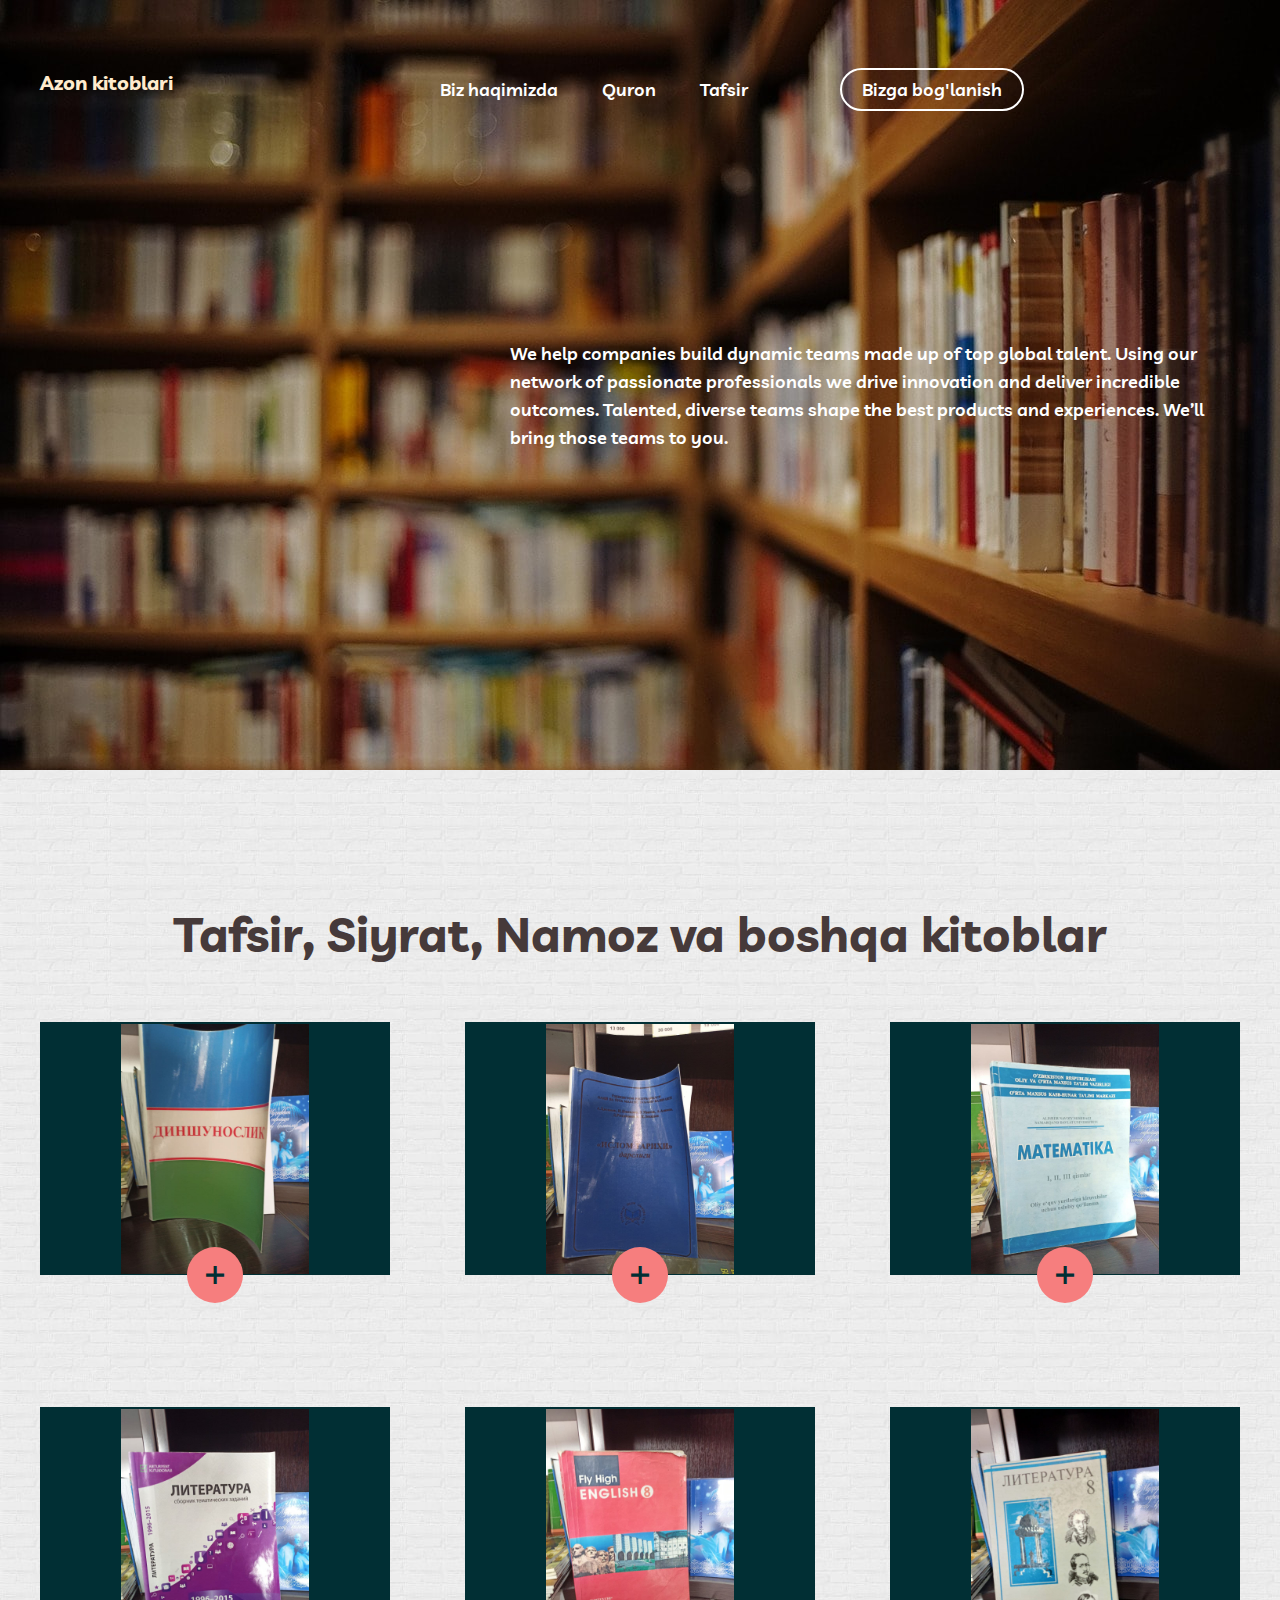
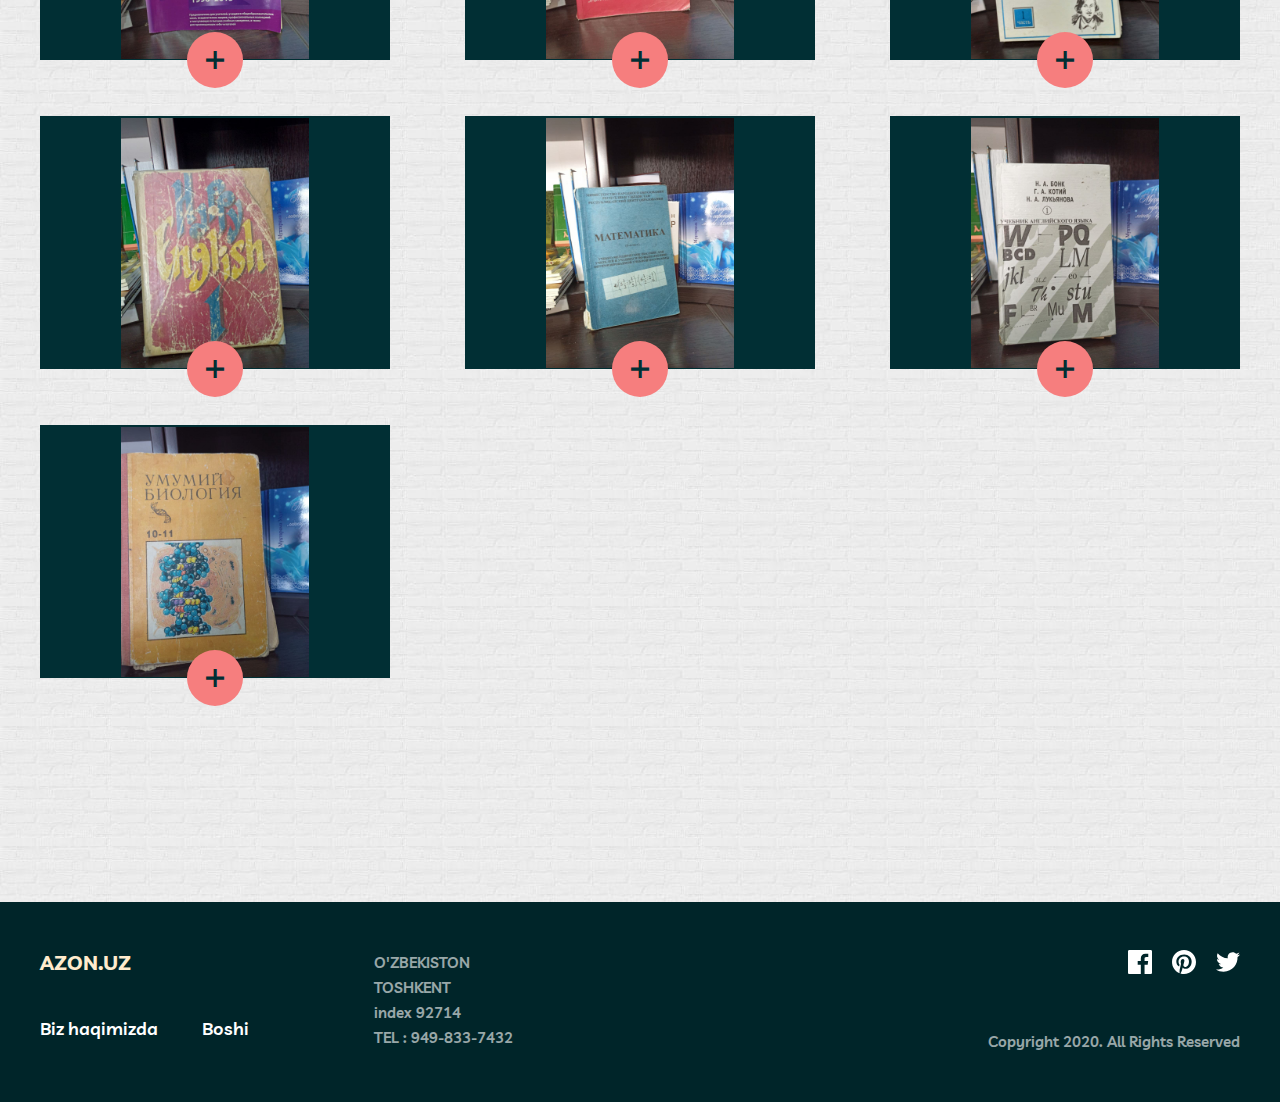
==== index1.html @ df11ba71 "f9" ====
<!DOCTYPE html>
<html lang="en">
<head>
    <meta charset="UTF-8">
    <meta name="viewport" content="width=device-width, initial-scale=1.0">
    <link rel="stylesheet" href="./styles/main.css">
    <link rel="stylesheet" href="./fonts/stylesheet.css">
    <title>Darsliklar</title>
</head>
<body>

    <section class="section1 section2_1">

        <header class="header container" id="header_before">

            <div class="header__burger" id="icon__burger">
                <span class="header__burger__span span1" id="burger__span1"></span>
                <span class="header__burger__span span2" id="burger__span2"></span>
                <span class="header__burger__span span3" id="burger__span3"></span>
            </div>

            <div class="header__left">
                <a href="#" class="header__left__logo logo-link">
                    Azon kitoblari
                    <!-- <img src="./images/logo.svg" class="logo" alt="logo"> -->
                </a>
            </div>

            
            <div class="header__right" id="modal">

                <div class="header__right__links" id="link-left">
                    <a href="#" class="header__right__links__link1 header__right__links__link" id="link1">Biz haqimizda</a>
                    <a href="./index.html" class="header__right__links__link2 header__right__links__link" id="link2">Quron</a>
                    <a href="./index4.html" class="header__right__links__link2 header__right__links__link" id="link2">Tafsir</a>
                </div>

                <div class="header__right__links2">
                    <a href="#" class="header__right__links2__link">Bizga bog'lanish</a>
                </div>
            </div>

        </header>

        <div class="section2_1__inner container">
            <h1 class="section2_1__inner__item"></h1>
            <p class="section2_1__inner__text">
                We help companies build dynamic teams made up of top global talent. Using our network of passionate professionals we drive innovation and deliver incredible outcomes. Talented, diverse teams shape the best products and experiences. We’ll bring those teams to you.
            </p>
        </div>

    </section>

    <section class="section2_2">

        <h1 class="section2_2__item">Tafsir, Siyrat, Namoz va boshqa kitoblar </h1>

        <div class="section2_2__row container">

            <div class="section2_2__row__blocks">

                <div class="section2_2__row__blocks__block">
    
                    <div class="section2_2__row__blocks__block__left">
                        <a href="#" class="section2_2__row__blocks__block__left__link1">
                            <img  src="./images/darsliklar/dinshunoslik1.jpg" alt="">
                            <!-- <img src="./images/Oval1.png" alt="Oval1" class="section2_2__row__blocks__block__left__link1__img"> -->
                        </a>
                        <!-- <a href="#" class="section2_2__row__blocks__block__left__link2">Nikita Marks</a> -->
                        <!-- <a href="#" class="section2_2__row__blocks__block__left__link3">Founder & CEO</a> -->
                    </div>
    
                    <div class="section2_2__row__blocks__block__right" id="blocks" data-item-order="0">
                        <img src="./images/darsliklar/dinshunoslik.jpg" alt="">

                        <!-- <a href="#" class="section2_2__row__blocks__block__right__link1">
                            Nikita Marks
                        </a>
                        <p class="section2_2__row__blocks__block__right__text">
                            “Empowered teams create truly amazing products. Set the north star and let them follow it.”
                        </p>
                        
                        <div class="section2_2__row__blocks__block__right__link2">
                                <svg href="#" class="section2_2__row__blocks__block__right__link2__link1" width="24" height="20" viewBox="0 0 24 20" xmlns="http://www.w3.org/2000/svg">
                                    <path class="section2_2__row__blocks__block__right__link2__link1__img" id="Path" d="M24 2.55699C23.117 2.94899 22.168 3.21299 21.172 3.33199C22.189 2.72299 22.97 1.75799 23.337 0.607986C22.386 1.17199 21.332 1.58199 20.21 1.80299C19.313 0.845986 18.032 0.247986 16.616 0.247986C13.437 0.247986 11.101 3.21399 11.819 6.29299C7.728 6.08799 4.1 4.12799 1.671 1.14899C0.381 3.36199 1.002 6.25699 3.194 7.72299C2.388 7.69699 1.628 7.47599 0.965 7.10699C0.911 9.38799 2.546 11.522 4.914 11.997C4.221 12.185 3.462 12.229 2.69 12.081C3.316 14.037 5.134 15.46 7.29 15.5C5.22 17.123 2.612 17.848 0 17.54C2.179 18.937 4.768 19.752 7.548 19.752C16.69 19.752 21.855 12.031 21.543 5.10599C22.505 4.41099 23.34 3.54399 24 2.55699Z"/>
                                </svg>

                                <svg href="#" width="20" height="20" viewBox="0 0 20 20" class="section2_2__row__blocks__block__right__link2__link2" xmlns="http://www.w3.org/2000/svg">
                                    <g class="section2_2__row__blocks__block__right__link2__link2__g">
                                        <path id="Shape" class="section2_2__row__blocks__block__right__link2__link2__g__img" fill-rule="evenodd" clip-rule="evenodd" d="M2 0H18C19.1 0 20 0.9 20 2V18C20 19.1 19.1 20 18 20H2C0.9 20 0 19.1 0 18V2C0 0.9 0.9 0 2 0ZM6 17V8H3V17H6ZM4.5 6.3C3.5 6.3 2.7 5.5 2.7 4.5C2.7 3.5 3.5 2.7 4.5 2.7C5.5 2.7 6.3 3.5 6.3 4.5C6.3 5.5 5.5 6.3 4.5 6.3ZM14 17H17V11.3C17 9.4 15.4 7.8 13.5 7.8C12.6 7.8 11.5 8.4 11 9.2V8H8V17H11V11.7C11 10.9 11.7 10.2 12.5 10.2C13.3 10.2 14 10.9 14 11.7V17Z"/>
                                    </g>
                                 </svg>
                        </div> -->

                    </div>
    
                </div>
    
                <a href="javascript: void(0)" class="section2_2__row__blocks__link-plus" id="plus" data-button-order="0">
                    <span class="section2_2__row__blocks__link-plus__img1" id="spanPlus1">|</span>
                    <span class="section2_2__row__blocks__link-plus__img2" id="spanPlus2">|</span>
                </a>
    
            </div>


            <div class="section2_2__row__blocks">

                <div class="section2_2__row__blocks__block">
    
                    <div class="section2_2__row__blocks__block__left">
                        <a href="#" class="section2_2__row__blocks__block__left__link1">
                            <img src="./images/darsliklar/islomTarihi2.jpg" alt="">
                            <!-- <img src="./images/Oval2.png" alt="Oval2" class="section2_2__row__blocks__block__left__link1__img"> -->
                        </a>
                        <!-- <a href="#" class="section2_2__row__blocks__block__left__link2">Cristian Duncan</a>
                        <a href="#" class="section2_2__row__blocks__block__left__link3">Co-founder & COO</a> -->
                    </div>
    
                    <div class="section2_2__row__blocks__block__right" id="blocks" data-item-order="1">
                        <img src="./images/darsliklar/islomTarihi2.1.jpg" alt="">

                        <!-- <a href="#" class="section2_2__row__blocks__block__right__link1">
                            Cristian Duncan
                        </a>
                        <p class="section2_2__row__blocks__block__right__text">
                            “Empowered teams create truly amazing products. Set the north star and let them follow it.”
                        </p>
                        
                        <div class="section2_2__row__blocks__block__right__link2">
                                <svg href="#" class="section2_2__row__blocks__block__right__link2__link1" width="24" height="20" viewBox="0 0 24 20" xmlns="http://www.w3.org/2000/svg">
                                    <path class="section2_2__row__blocks__block__right__link2__link1__img" id="Path" d="M24 2.55699C23.117 2.94899 22.168 3.21299 21.172 3.33199C22.189 2.72299 22.97 1.75799 23.337 0.607986C22.386 1.17199 21.332 1.58199 20.21 1.80299C19.313 0.845986 18.032 0.247986 16.616 0.247986C13.437 0.247986 11.101 3.21399 11.819 6.29299C7.728 6.08799 4.1 4.12799 1.671 1.14899C0.381 3.36199 1.002 6.25699 3.194 7.72299C2.388 7.69699 1.628 7.47599 0.965 7.10699C0.911 9.38799 2.546 11.522 4.914 11.997C4.221 12.185 3.462 12.229 2.69 12.081C3.316 14.037 5.134 15.46 7.29 15.5C5.22 17.123 2.612 17.848 0 17.54C2.179 18.937 4.768 19.752 7.548 19.752C16.69 19.752 21.855 12.031 21.543 5.10599C22.505 4.41099 23.34 3.54399 24 2.55699Z"/>
                                </svg>

                                <svg href="#" width="20" height="20" viewBox="0 0 20 20" class="section2_2__row__blocks__block__right__link2__link2" xmlns="http://www.w3.org/2000/svg">
                                    <g class="section2_2__row__blocks__block__right__link2__link2__g">
                                        <path id="Shape" class="section2_2__row__blocks__block__right__link2__link2__g__img" fill-rule="evenodd" clip-rule="evenodd" d="M2 0H18C19.1 0 20 0.9 20 2V18C20 19.1 19.1 20 18 20H2C0.9 20 0 19.1 0 18V2C0 0.9 0.9 0 2 0ZM6 17V8H3V17H6ZM4.5 6.3C3.5 6.3 2.7 5.5 2.7 4.5C2.7 3.5 3.5 2.7 4.5 2.7C5.5 2.7 6.3 3.5 6.3 4.5C6.3 5.5 5.5 6.3 4.5 6.3ZM14 17H17V11.3C17 9.4 15.4 7.8 13.5 7.8C12.6 7.8 11.5 8.4 11 9.2V8H8V17H11V11.7C11 10.9 11.7 10.2 12.5 10.2C13.3 10.2 14 10.9 14 11.7V17Z"/>
                                    </g>
                                 </svg>
                        </div> -->

                    </div>
    
                </div>
    
                <a href="javascript: void(0)" class="section2_2__row__blocks__link-plus" id="plus" data-button-order="1">
                    <span class="section2_2__row__blocks__link-plus__img1" id="spanPlus1">|</span>
                    <span class="section2_2__row__blocks__link-plus__img2" id="spanPlus2">|</span>
                </a>
    
            </div>

            <div class="section2_2__row__blocks">

                <div class="section2_2__row__blocks__block">
    
                    <div class="section2_2__row__blocks__block__left">
                        <a href="#" class="section2_2__row__blocks__block__left__link1">
                            <img src="./images/darsliklar/matematika3.jpg" alt="">
                            <!-- <img src="./images/Oval3.png" alt="Oval3" class="section2_2__row__blocks__block__left__link1__img"> -->
                        </a>
                        <!-- <a href="#" class="section2_2__row__blocks__block__left__link2">Cruz Hamer</a>
                        <a href="#" class="section2_2__row__blocks__block__left__link3">Co-founder & CTO</a> -->
                    </div>
    
                    <div class="section2_2__row__blocks__block__right" id="blocks" data-item-order="2">
                        <img src="./images/darsliklar/matematika3.1.jpg" alt="">

                        <!-- <a href="#" class="section2_2__row__blocks__block__right__link1">
                            Cruz Hamer
                        </a>
                        <p class="section2_2__row__blocks__block__right__text">
                            “Empowered teams create truly amazing products. Set the north star and let them follow it.”
                        </p>
                        
                        <div class="section2_2__row__blocks__block__right__link2">
                                <svg href="#" class="section2_2__row__blocks__block__right__link2__link1" width="24" height="20" viewBox="0 0 24 20" xmlns="http://www.w3.org/2000/svg">
                                    <path class="section2_2__row__blocks__block__right__link2__link1__img" id="Path" d="M24 2.55699C23.117 2.94899 22.168 3.21299 21.172 3.33199C22.189 2.72299 22.97 1.75799 23.337 0.607986C22.386 1.17199 21.332 1.58199 20.21 1.80299C19.313 0.845986 18.032 0.247986 16.616 0.247986C13.437 0.247986 11.101 3.21399 11.819 6.29299C7.728 6.08799 4.1 4.12799 1.671 1.14899C0.381 3.36199 1.002 6.25699 3.194 7.72299C2.388 7.69699 1.628 7.47599 0.965 7.10699C0.911 9.38799 2.546 11.522 4.914 11.997C4.221 12.185 3.462 12.229 2.69 12.081C3.316 14.037 5.134 15.46 7.29 15.5C5.22 17.123 2.612 17.848 0 17.54C2.179 18.937 4.768 19.752 7.548 19.752C16.69 19.752 21.855 12.031 21.543 5.10599C22.505 4.41099 23.34 3.54399 24 2.55699Z"/>
                                </svg>

                                <svg href="#" width="20" height="20" viewBox="0 0 20 20" class="section2_2__row__blocks__block__right__link2__link2" xmlns="http://www.w3.org/2000/svg">
                                    <g class="section2_2__row__blocks__block__right__link2__link2__g">
                                        <path id="Shape" class="section2_2__row__blocks__block__right__link2__link2__g__img" fill-rule="evenodd" clip-rule="evenodd" d="M2 0H18C19.1 0 20 0.9 20 2V18C20 19.1 19.1 20 18 20H2C0.9 20 0 19.1 0 18V2C0 0.9 0.9 0 2 0ZM6 17V8H3V17H6ZM4.5 6.3C3.5 6.3 2.7 5.5 2.7 4.5C2.7 3.5 3.5 2.7 4.5 2.7C5.5 2.7 6.3 3.5 6.3 4.5C6.3 5.5 5.5 6.3 4.5 6.3ZM14 17H17V11.3C17 9.4 15.4 7.8 13.5 7.8C12.6 7.8 11.5 8.4 11 9.2V8H8V17H11V11.7C11 10.9 11.7 10.2 12.5 10.2C13.3 10.2 14 10.9 14 11.7V17Z"/>
                                    </g>
                                 </svg>
                        </div> -->

                    </div>
    
                </div>
    
                <a href="javascript: void(0)" class="section2_2__row__blocks__link-plus" id="plus" data-button-order="2">
                    <span class="section2_2__row__blocks__link-plus__img1" id="spanPlus1">|</span>
                    <span class="section2_2__row__blocks__link-plus__img2" id="spanPlus2">|</span>
                </a>
    
            </div>

        </div>


        <div style="display: flex; flex-wrap: wrap;"  class="section2_2__row container section2_2__row2">

            <div class="section2_2__row__blocks">

                <div class="section2_2__row__blocks__block">
    
                    <div class="section2_2__row__blocks__block__left">
                        <a href="#" class="section2_2__row__blocks__block__left__link1">
                            <img src="./images/darsliklar/literatura4.jpg" alt="">
                            <!-- <img src="./images/Oval4.png" alt="Oval4" class="section2_2__row__blocks__block__left__link1__img"> -->
                        </a>
                        <!-- <a href="#" class="section2_2__row__blocks__block__left__link2">Drake Heaton</a>
                        <a href="#" class="section2_2__row__blocks__block__left__link3">Founder & CEO</a> -->
                    </div>
    
                    <div class="section2_2__row__blocks__block__right" id="blocks" data-item-order="3">
                        <img src="./images/darsliklar/lliteratura4.1.jpg" alt="">

                        <!-- <a href="#" class="section2_2__row__blocks__block__right__link1">
                            Drake Heaton
                        </a>
                        <p class="section2_2__row__blocks__block__right__text">
                            “Empowered teams create truly amazing products. Set the north star and let them follow it.”
                        </p>
                        
                        <div class="section2_2__row__blocks__block__right__link2">
                                <svg href="#" class="section2_2__row__blocks__block__right__link2__link1" width="24" height="20" viewBox="0 0 24 20" xmlns="http://www.w3.org/2000/svg">
                                    <path class="section2_2__row__blocks__block__right__link2__link1__img" id="Path" d="M24 2.55699C23.117 2.94899 22.168 3.21299 21.172 3.33199C22.189 2.72299 22.97 1.75799 23.337 0.607986C22.386 1.17199 21.332 1.58199 20.21 1.80299C19.313 0.845986 18.032 0.247986 16.616 0.247986C13.437 0.247986 11.101 3.21399 11.819 6.29299C7.728 6.08799 4.1 4.12799 1.671 1.14899C0.381 3.36199 1.002 6.25699 3.194 7.72299C2.388 7.69699 1.628 7.47599 0.965 7.10699C0.911 9.38799 2.546 11.522 4.914 11.997C4.221 12.185 3.462 12.229 2.69 12.081C3.316 14.037 5.134 15.46 7.29 15.5C5.22 17.123 2.612 17.848 0 17.54C2.179 18.937 4.768 19.752 7.548 19.752C16.69 19.752 21.855 12.031 21.543 5.10599C22.505 4.41099 23.34 3.54399 24 2.55699Z"/>
                                </svg>

                                <svg href="#" width="20" height="20" viewBox="0 0 20 20" class="section2_2__row__blocks__block__right__link2__link2" xmlns="http://www.w3.org/2000/svg">
                                    <g class="section2_2__row__blocks__block__right__link2__link2__g">
                                        <path id="Shape" class="section2_2__row__blocks__block__right__link2__link2__g__img" fill-rule="evenodd" clip-rule="evenodd" d="M2 0H18C19.1 0 20 0.9 20 2V18C20 19.1 19.1 20 18 20H2C0.9 20 0 19.1 0 18V2C0 0.9 0.9 0 2 0ZM6 17V8H3V17H6ZM4.5 6.3C3.5 6.3 2.7 5.5 2.7 4.5C2.7 3.5 3.5 2.7 4.5 2.7C5.5 2.7 6.3 3.5 6.3 4.5C6.3 5.5 5.5 6.3 4.5 6.3ZM14 17H17V11.3C17 9.4 15.4 7.8 13.5 7.8C12.6 7.8 11.5 8.4 11 9.2V8H8V17H11V11.7C11 10.9 11.7 10.2 12.5 10.2C13.3 10.2 14 10.9 14 11.7V17Z"/>
                                    </g>
                                 </svg>
                        </div> -->

                    </div>
    
                </div>
    
                <a href="javascript: void(0)" class="section2_2__row__blocks__link-plus" id="plus" data-button-order="3">
                    <span class="section2_2__row__blocks__link-plus__img1" id="spanPlus1">|</span>
                    <span class="section2_2__row__blocks__link-plus__img2" id="spanPlus2">|</span>
                </a>
    
            </div>


            <div class="section2_2__row__blocks">

                <div class="section2_2__row__blocks__block">
    
                    <div class="section2_2__row__blocks__block__left">
                        <a href="#" class="section2_2__row__blocks__block__left__link1">
                            <img src="./images/darsliklar/english5.jpg" alt="">
                            <!-- <img src="./images/Oval5.png" alt="Oval5" class="section2_2__row__blocks__block__left__link1__img"> -->
                        </a>
                        <!-- <a href="#" class="section2_2__row__blocks__block__left__link2">Griffin Wise</a>
                        <a href="#" class="section2_2__row__blocks__block__left__link3">Founder & CEO</a> -->
                    </div>
    
                    <div class="section2_2__row__blocks__block__right" id="blocks" data-item-order="4">
                        <img src="./images/darsliklar/english5.1.jpg" alt="">

                        <!-- <a href="#" class="section2_2__row__blocks__block__right__link1">
                            Griffin Wise
                        </a>
                        <p class="section2_2__row__blocks__block__right__text">
                            “Empowered teams create truly amazing products. Set the north star and let them follow it.”
                        </p>
                        
                        <div class="section2_2__row__blocks__block__right__link2">
                                <svg href="#" class="section2_2__row__blocks__block__right__link2__link1" width="24" height="20" viewBox="0 0 24 20" xmlns="http://www.w3.org/2000/svg">
                                    <path class="section2_2__row__blocks__block__right__link2__link1__img" id="Path" d="M24 2.55699C23.117 2.94899 22.168 3.21299 21.172 3.33199C22.189 2.72299 22.97 1.75799 23.337 0.607986C22.386 1.17199 21.332 1.58199 20.21 1.80299C19.313 0.845986 18.032 0.247986 16.616 0.247986C13.437 0.247986 11.101 3.21399 11.819 6.29299C7.728 6.08799 4.1 4.12799 1.671 1.14899C0.381 3.36199 1.002 6.25699 3.194 7.72299C2.388 7.69699 1.628 7.47599 0.965 7.10699C0.911 9.38799 2.546 11.522 4.914 11.997C4.221 12.185 3.462 12.229 2.69 12.081C3.316 14.037 5.134 15.46 7.29 15.5C5.22 17.123 2.612 17.848 0 17.54C2.179 18.937 4.768 19.752 7.548 19.752C16.69 19.752 21.855 12.031 21.543 5.10599C22.505 4.41099 23.34 3.54399 24 2.55699Z"/>
                                </svg>

                                <svg href="#" width="20" height="20" viewBox="0 0 20 20" class="section2_2__row__blocks__block__right__link2__link2" xmlns="http://www.w3.org/2000/svg">
                                    <g class="section2_2__row__blocks__block__right__link2__link2__g">
                                        <path id="Shape" class="section2_2__row__blocks__block__right__link2__link2__g__img" fill-rule="evenodd" clip-rule="evenodd" d="M2 0H18C19.1 0 20 0.9 20 2V18C20 19.1 19.1 20 18 20H2C0.9 20 0 19.1 0 18V2C0 0.9 0.9 0 2 0ZM6 17V8H3V17H6ZM4.5 6.3C3.5 6.3 2.7 5.5 2.7 4.5C2.7 3.5 3.5 2.7 4.5 2.7C5.5 2.7 6.3 3.5 6.3 4.5C6.3 5.5 5.5 6.3 4.5 6.3ZM14 17H17V11.3C17 9.4 15.4 7.8 13.5 7.8C12.6 7.8 11.5 8.4 11 9.2V8H8V17H11V11.7C11 10.9 11.7 10.2 12.5 10.2C13.3 10.2 14 10.9 14 11.7V17Z"/>
                                    </g>
                                 </svg>
                        </div> -->

                    </div>
    
                </div>
    
                <a href="javascript: void(0)" class="section2_2__row__blocks__link-plus" id="plus" data-button-order="4">
                    <span class="section2_2__row__blocks__link-plus__img1" id="spanPlus1">|</span>
                    <span class="section2_2__row__blocks__link-plus__img2" id="spanPlus2">|</span>
                </a>
    
            </div>

            <div class="section2_2__row__blocks blocks3">

                <div class="section2_2__row__blocks__block">
    
                    <div class="section2_2__row__blocks__block__left">
                        <a href="#" class="section2_2__row__blocks__block__left__link1">
                            <img src="./images/darsliklar/literatura6.jpg" alt="">
                            <!-- <img src="./images/Oval1.png" alt="Oval1" class="section2_2__row__blocks__block__left__link1__img"> -->
                        </a>
                        <!-- <a href="#" class="section2_2__row__blocks__block__left__link2">Aden Allan</a>
                        <a href="#" class="section2_2__row__blocks__block__left__link3">Founder & CEO</a> -->
                    </div>
    
                    <div class="section2_2__row__blocks__block__right" id="blocks" data-item-order="5">
                        <img src="./images/darsliklar/literatura6.1.jpg" alt="">

                        <!-- <a href="#" class="section2_2__row__blocks__block__right__link1">
                            Aden Allan
                        </a>
                        <p class="section2_2__row__blocks__block__right__text">
                            “Empowered teams create truly amazing products. Set the north star and let them follow it.”
                        </p>
                        
                        <div class="section2_2__row__blocks__block__right__link2">
                                <svg href="#" class="section2_2__row__blocks__block__right__link2__link1" width="24" height="20" viewBox="0 0 24 20" xmlns="http://www.w3.org/2000/svg">
                                    <path class="section2_2__row__blocks__block__right__link2__link1__img" id="Path" d="M24 2.55699C23.117 2.94899 22.168 3.21299 21.172 3.33199C22.189 2.72299 22.97 1.75799 23.337 0.607986C22.386 1.17199 21.332 1.58199 20.21 1.80299C19.313 0.845986 18.032 0.247986 16.616 0.247986C13.437 0.247986 11.101 3.21399 11.819 6.29299C7.728 6.08799 4.1 4.12799 1.671 1.14899C0.381 3.36199 1.002 6.25699 3.194 7.72299C2.388 7.69699 1.628 7.47599 0.965 7.10699C0.911 9.38799 2.546 11.522 4.914 11.997C4.221 12.185 3.462 12.229 2.69 12.081C3.316 14.037 5.134 15.46 7.29 15.5C5.22 17.123 2.612 17.848 0 17.54C2.179 18.937 4.768 19.752 7.548 19.752C16.69 19.752 21.855 12.031 21.543 5.10599C22.505 4.41099 23.34 3.54399 24 2.55699Z"/>
                                </svg>

                                <svg href="#" width="20" height="20" viewBox="0 0 20 20" class="section2_2__row__blocks__block__right__link2__link2" xmlns="http://www.w3.org/2000/svg">
                                    <g class="section2_2__row__blocks__block__right__link2__link2__g">
                                        <path id="Shape" class="section2_2__row__blocks__block__right__link2__link2__g__img" fill-rule="evenodd" clip-rule="evenodd" d="M2 0H18C19.1 0 20 0.9 20 2V18C20 19.1 19.1 20 18 20H2C0.9 20 0 19.1 0 18V2C0 0.9 0.9 0 2 0ZM6 17V8H3V17H6ZM4.5 6.3C3.5 6.3 2.7 5.5 2.7 4.5C2.7 3.5 3.5 2.7 4.5 2.7C5.5 2.7 6.3 3.5 6.3 4.5C6.3 5.5 5.5 6.3 4.5 6.3ZM14 17H17V11.3C17 9.4 15.4 7.8 13.5 7.8C12.6 7.8 11.5 8.4 11 9.2V8H8V17H11V11.7C11 10.9 11.7 10.2 12.5 10.2C13.3 10.2 14 10.9 14 11.7V17Z"/>
                                    </g>
                                 </svg>
                        </div> -->

                    </div>
    
                </div>
    
                <a href="javascript: void(0)" class="section2_2__row__blocks__link-plus" id="plus" data-button-order="5">
                    <span class="section2_2__row__blocks__link-plus__img1" id="spanPlus1">|</span>
                    <span class="section2_2__row__blocks__link-plus__img2" id="spanPlus2">|</span>
                </a>
    
            </div>
            <div class="section2_2__row__blocks blocks3">

                <div class="section2_2__row__blocks__block">
    
                    <div class="section2_2__row__blocks__block__left">
                        <a href="#" class="section2_2__row__blocks__block__left__link1">
                            <img src="./images/darsliklar/english7.jpg" alt="">
                            <!-- <img src="./images/Oval1.png" alt="Oval1" class="section2_2__row__blocks__block__left__link1__img"> -->
                        </a>
                        <!-- <a href="#" class="section2_2__row__blocks__block__left__link2">Aden Allan</a>
                        <a href="#" class="section2_2__row__blocks__block__left__link3">Founder & CEO</a> -->
                    </div>
    
                    <div class="section2_2__row__blocks__block__right" id="blocks" data-item-order="6">
                        <img src="./images/darsliklar/engllish7.1.jpg" alt="">

                        <!-- <a href="#" class="section2_2__row__blocks__block__right__link1">
                            Aden Allan
                        </a>
                        <p class="section2_2__row__blocks__block__right__text">
                            “Empowered teams create truly amazing products. Set the north star and let them follow it.”
                        </p>
                        
                        <div class="section2_2__row__blocks__block__right__link2">
                                <svg href="#" class="section2_2__row__blocks__block__right__link2__link1" width="24" height="20" viewBox="0 0 24 20" xmlns="http://www.w3.org/2000/svg">
                                    <path class="section2_2__row__blocks__block__right__link2__link1__img" id="Path" d="M24 2.55699C23.117 2.94899 22.168 3.21299 21.172 3.33199C22.189 2.72299 22.97 1.75799 23.337 0.607986C22.386 1.17199 21.332 1.58199 20.21 1.80299C19.313 0.845986 18.032 0.247986 16.616 0.247986C13.437 0.247986 11.101 3.21399 11.819 6.29299C7.728 6.08799 4.1 4.12799 1.671 1.14899C0.381 3.36199 1.002 6.25699 3.194 7.72299C2.388 7.69699 1.628 7.47599 0.965 7.10699C0.911 9.38799 2.546 11.522 4.914 11.997C4.221 12.185 3.462 12.229 2.69 12.081C3.316 14.037 5.134 15.46 7.29 15.5C5.22 17.123 2.612 17.848 0 17.54C2.179 18.937 4.768 19.752 7.548 19.752C16.69 19.752 21.855 12.031 21.543 5.10599C22.505 4.41099 23.34 3.54399 24 2.55699Z"/>
                                </svg>

                                <svg href="#" width="20" height="20" viewBox="0 0 20 20" class="section2_2__row__blocks__block__right__link2__link2" xmlns="http://www.w3.org/2000/svg">
                                    <g class="section2_2__row__blocks__block__right__link2__link2__g">
                                        <path id="Shape" class="section2_2__row__blocks__block__right__link2__link2__g__img" fill-rule="evenodd" clip-rule="evenodd" d="M2 0H18C19.1 0 20 0.9 20 2V18C20 19.1 19.1 20 18 20H2C0.9 20 0 19.1 0 18V2C0 0.9 0.9 0 2 0ZM6 17V8H3V17H6ZM4.5 6.3C3.5 6.3 2.7 5.5 2.7 4.5C2.7 3.5 3.5 2.7 4.5 2.7C5.5 2.7 6.3 3.5 6.3 4.5C6.3 5.5 5.5 6.3 4.5 6.3ZM14 17H17V11.3C17 9.4 15.4 7.8 13.5 7.8C12.6 7.8 11.5 8.4 11 9.2V8H8V17H11V11.7C11 10.9 11.7 10.2 12.5 10.2C13.3 10.2 14 10.9 14 11.7V17Z"/>
                                    </g>
                                 </svg>
                        </div> -->

                    </div>
    
                </div>
    
                <a href="javascript: void(0)" class="section2_2__row__blocks__link-plus" id="plus" data-button-order="6">
                    <span class="section2_2__row__blocks__link-plus__img1" id="spanPlus1">|</span>
                    <span class="section2_2__row__blocks__link-plus__img2" id="spanPlus2">|</span>
                </a>
    
            </div>
            <div class="section2_2__row__blocks blocks3">

                <div class="section2_2__row__blocks__block">
    
                    <div class="section2_2__row__blocks__block__left">
                        <a href="#" class="section2_2__row__blocks__block__left__link1">
                            <img src="./images/darsliklar/matematika8.jpg" alt="">
                            <!-- <img src="./images/Oval1.png" alt="Oval1" class="section2_2__row__blocks__block__left__link1__img"> -->
                        </a>
                        <!-- <a href="#" class="section2_2__row__blocks__block__left__link2">Aden Allan</a>
                        <a href="#" class="section2_2__row__blocks__block__left__link3">Founder & CEO</a> -->
                    </div>
    
                    <div class="section2_2__row__blocks__block__right" id="blocks" data-item-order="7">
                        <img src="./images/darsliklar/matematika8.1.jpg" alt="">

                        <!-- <a href="#" class="section2_2__row__blocks__block__right__link1">
                            Aden Allan
                        </a>
                        <p class="section2_2__row__blocks__block__right__text">
                            “Empowered teams create truly amazing products. Set the north star and let them follow it.”
                        </p>
                        
                        <div class="section2_2__row__blocks__block__right__link2">
                                <svg href="#" class="section2_2__row__blocks__block__right__link2__link1" width="24" height="20" viewBox="0 0 24 20" xmlns="http://www.w3.org/2000/svg">
                                    <path class="section2_2__row__blocks__block__right__link2__link1__img" id="Path" d="M24 2.55699C23.117 2.94899 22.168 3.21299 21.172 3.33199C22.189 2.72299 22.97 1.75799 23.337 0.607986C22.386 1.17199 21.332 1.58199 20.21 1.80299C19.313 0.845986 18.032 0.247986 16.616 0.247986C13.437 0.247986 11.101 3.21399 11.819 6.29299C7.728 6.08799 4.1 4.12799 1.671 1.14899C0.381 3.36199 1.002 6.25699 3.194 7.72299C2.388 7.69699 1.628 7.47599 0.965 7.10699C0.911 9.38799 2.546 11.522 4.914 11.997C4.221 12.185 3.462 12.229 2.69 12.081C3.316 14.037 5.134 15.46 7.29 15.5C5.22 17.123 2.612 17.848 0 17.54C2.179 18.937 4.768 19.752 7.548 19.752C16.69 19.752 21.855 12.031 21.543 5.10599C22.505 4.41099 23.34 3.54399 24 2.55699Z"/>
                                </svg>

                                <svg href="#" width="20" height="20" viewBox="0 0 20 20" class="section2_2__row__blocks__block__right__link2__link2" xmlns="http://www.w3.org/2000/svg">
                                    <g class="section2_2__row__blocks__block__right__link2__link2__g">
                                        <path id="Shape" class="section2_2__row__blocks__block__right__link2__link2__g__img" fill-rule="evenodd" clip-rule="evenodd" d="M2 0H18C19.1 0 20 0.9 20 2V18C20 19.1 19.1 20 18 20H2C0.9 20 0 19.1 0 18V2C0 0.9 0.9 0 2 0ZM6 17V8H3V17H6ZM4.5 6.3C3.5 6.3 2.7 5.5 2.7 4.5C2.7 3.5 3.5 2.7 4.5 2.7C5.5 2.7 6.3 3.5 6.3 4.5C6.3 5.5 5.5 6.3 4.5 6.3ZM14 17H17V11.3C17 9.4 15.4 7.8 13.5 7.8C12.6 7.8 11.5 8.4 11 9.2V8H8V17H11V11.7C11 10.9 11.7 10.2 12.5 10.2C13.3 10.2 14 10.9 14 11.7V17Z"/>
                                    </g>
                                 </svg>
                        </div> -->

                    </div>
    
                </div>
    
                <a href="javascript: void(0)" class="section2_2__row__blocks__link-plus" id="plus" data-button-order="7">
                    <span class="section2_2__row__blocks__link-plus__img1" id="spanPlus1">|</span>
                    <span class="section2_2__row__blocks__link-plus__img2" id="spanPlus2">|</span>
                </a>
    
            </div>
            <div class="section2_2__row__blocks blocks3">

                <div class="section2_2__row__blocks__block">
    
                    <div class="section2_2__row__blocks__block__left">
                        <a href="#" class="section2_2__row__blocks__block__left__link1">
                            <img src="./images/darsliklar/english9.jpg" alt="">
                            <!-- <img src="./images/Oval1.png" alt="Oval1" class="section2_2__row__blocks__block__left__link1__img"> -->
                        </a>
                        <!-- <a href="#" class="section2_2__row__blocks__block__left__link2">Aden Allan</a>
                        <a href="#" class="section2_2__row__blocks__block__left__link3">Founder & CEO</a> -->
                    </div>
    
                    <div class="section2_2__row__blocks__block__right" id="blocks" data-item-order="8">
                        <img src="./images/darsliklar/english9.1.jpg" alt="">

                        <!-- <a href="#" class="section2_2__row__blocks__block__right__link1">
                            Aden Allan
                        </a>
                        <p class="section2_2__row__blocks__block__right__text">
                            “Empowered teams create truly amazing products. Set the north star and let them follow it.”
                        </p>
                        
                        <div class="section2_2__row__blocks__block__right__link2">
                                <svg href="#" class="section2_2__row__blocks__block__right__link2__link1" width="24" height="20" viewBox="0 0 24 20" xmlns="http://www.w3.org/2000/svg">
                                    <path class="section2_2__row__blocks__block__right__link2__link1__img" id="Path" d="M24 2.55699C23.117 2.94899 22.168 3.21299 21.172 3.33199C22.189 2.72299 22.97 1.75799 23.337 0.607986C22.386 1.17199 21.332 1.58199 20.21 1.80299C19.313 0.845986 18.032 0.247986 16.616 0.247986C13.437 0.247986 11.101 3.21399 11.819 6.29299C7.728 6.08799 4.1 4.12799 1.671 1.14899C0.381 3.36199 1.002 6.25699 3.194 7.72299C2.388 7.69699 1.628 7.47599 0.965 7.10699C0.911 9.38799 2.546 11.522 4.914 11.997C4.221 12.185 3.462 12.229 2.69 12.081C3.316 14.037 5.134 15.46 7.29 15.5C5.22 17.123 2.612 17.848 0 17.54C2.179 18.937 4.768 19.752 7.548 19.752C16.69 19.752 21.855 12.031 21.543 5.10599C22.505 4.41099 23.34 3.54399 24 2.55699Z"/>
                                </svg>

                                <svg href="#" width="20" height="20" viewBox="0 0 20 20" class="section2_2__row__blocks__block__right__link2__link2" xmlns="http://www.w3.org/2000/svg">
                                    <g class="section2_2__row__blocks__block__right__link2__link2__g">
                                        <path id="Shape" class="section2_2__row__blocks__block__right__link2__link2__g__img" fill-rule="evenodd" clip-rule="evenodd" d="M2 0H18C19.1 0 20 0.9 20 2V18C20 19.1 19.1 20 18 20H2C0.9 20 0 19.1 0 18V2C0 0.9 0.9 0 2 0ZM6 17V8H3V17H6ZM4.5 6.3C3.5 6.3 2.7 5.5 2.7 4.5C2.7 3.5 3.5 2.7 4.5 2.7C5.5 2.7 6.3 3.5 6.3 4.5C6.3 5.5 5.5 6.3 4.5 6.3ZM14 17H17V11.3C17 9.4 15.4 7.8 13.5 7.8C12.6 7.8 11.5 8.4 11 9.2V8H8V17H11V11.7C11 10.9 11.7 10.2 12.5 10.2C13.3 10.2 14 10.9 14 11.7V17Z"/>
                                    </g>
                                 </svg>
                        </div> -->

                    </div>
    
                </div>
    
                <a href="javascript: void(0)" class="section2_2__row__blocks__link-plus" id="plus" data-button-order="8">
                    <span class="section2_2__row__blocks__link-plus__img1" id="spanPlus1">|</span>
                    <span class="section2_2__row__blocks__link-plus__img2" id="spanPlus2">|</span>
                </a>
    
            </div>
            <div class="section2_2__row__blocks blocks3">

                <div class="section2_2__row__blocks__block">
    
                    <div class="section2_2__row__blocks__block__left">
                        <a href="#" class="section2_2__row__blocks__block__left__link1">
                            <img src="./images/darsliklar/biologiya10.jpg" alt="">
                            <!-- <img src="./images/Oval1.png" alt="Oval1" class="section2_2__row__blocks__block__left__link1__img"> -->
                        </a>
                        <!-- <a href="#" class="section2_2__row__blocks__block__left__link2">Aden Allan</a>
                        <a href="#" class="section2_2__row__blocks__block__left__link3">Founder & CEO</a> -->
                    </div>
    
                    <div class="section2_2__row__blocks__block__right" id="blocks" data-item-order="9">
                        <img src="/images/darsliklar/biologiya10.1.jpg" alt="">

                        <!-- <a href="#" class="section2_2__row__blocks__block__right__link1">
                            Aden Allan
                        </a>
                        <p class="section2_2__row__blocks__block__right__text">
                            “Empowered teams create truly amazing products. Set the north star and let them follow it.”
                        </p>
                        
                        <div class="section2_2__row__blocks__block__right__link2">
                                <svg href="#" class="section2_2__row__blocks__block__right__link2__link1" width="24" height="20" viewBox="0 0 24 20" xmlns="http://www.w3.org/2000/svg">
                                    <path class="section2_2__row__blocks__block__right__link2__link1__img" id="Path" d="M24 2.55699C23.117 2.94899 22.168 3.21299 21.172 3.33199C22.189 2.72299 22.97 1.75799 23.337 0.607986C22.386 1.17199 21.332 1.58199 20.21 1.80299C19.313 0.845986 18.032 0.247986 16.616 0.247986C13.437 0.247986 11.101 3.21399 11.819 6.29299C7.728 6.08799 4.1 4.12799 1.671 1.14899C0.381 3.36199 1.002 6.25699 3.194 7.72299C2.388 7.69699 1.628 7.47599 0.965 7.10699C0.911 9.38799 2.546 11.522 4.914 11.997C4.221 12.185 3.462 12.229 2.69 12.081C3.316 14.037 5.134 15.46 7.29 15.5C5.22 17.123 2.612 17.848 0 17.54C2.179 18.937 4.768 19.752 7.548 19.752C16.69 19.752 21.855 12.031 21.543 5.10599C22.505 4.41099 23.34 3.54399 24 2.55699Z"/>
                                </svg>

                                <svg href="#" width="20" height="20" viewBox="0 0 20 20" class="section2_2__row__blocks__block__right__link2__link2" xmlns="http://www.w3.org/2000/svg">
                                    <g class="section2_2__row__blocks__block__right__link2__link2__g">
                                        <path id="Shape" class="section2_2__row__blocks__block__right__link2__link2__g__img" fill-rule="evenodd" clip-rule="evenodd" d="M2 0H18C19.1 0 20 0.9 20 2V18C20 19.1 19.1 20 18 20H2C0.9 20 0 19.1 0 18V2C0 0.9 0.9 0 2 0ZM6 17V8H3V17H6ZM4.5 6.3C3.5 6.3 2.7 5.5 2.7 4.5C2.7 3.5 3.5 2.7 4.5 2.7C5.5 2.7 6.3 3.5 6.3 4.5C6.3 5.5 5.5 6.3 4.5 6.3ZM14 17H17V11.3C17 9.4 15.4 7.8 13.5 7.8C12.6 7.8 11.5 8.4 11 9.2V8H8V17H11V11.7C11 10.9 11.7 10.2 12.5 10.2C13.3 10.2 14 10.9 14 11.7V17Z"/>
                                    </g>
                                 </svg>
                        </div> -->

                    </div>
    
                </div>
    
                <a href="javascript: void(0)" class="section2_2__row__blocks__link-plus" id="plus" data-button-order="9">
                    <span class="section2_2__row__blocks__link-plus__img1" id="spanPlus1">|</span>
                    <span class="section2_2__row__blocks__link-plus__img2" id="spanPlus2">|</span>
                </a>
    
            </div>

        </div>

    </section>

    <!-- <section class="section2_3">
        <h1 class="section2_3__item">Some of our clients</h1>
        <div class="section2_3__links container">
            <a href="#" class="section2_3__links__link"><img src="./images/Object1.svg" alt="Object1" class="section2_3__links__link__img"></a>
            <a href="#" class="section2_3__links__link"><img src="./images/Object2.svg" alt="Object2" class="section2_3__links__link__img"></a>
            <a href="#" class="section2_3__links__link"><img src="./images/Object3.svg" alt="Object3" class="section2_3__links__link__img"></a>
            <a href="#" class="section2_3__links__link"><img src="./images/Object4.svg" alt="Object4" class="section2_3__links__link__img"></a>
            <a href="#" class="section2_3__links__link"><img src="./images/Object5.svg" alt="Object5" class="section2_3__links__link__img"></a>
        </div>
    </section> -->

    <!-- <section class="section4">

        <div class="section4__inner container">
            <h2 class="section4__inner__item">Ready to get started?</h2>
            <a href="#" class="section4__inner__link">contact us</a>
        </div>

    </section> -->

    <footer class="footer">

        <div class="footer__inner container">
            
            <div class="footer__inner__left">
                <div class="footer__inner__left__left">
                    <a href="#" class="footer__inner__left__left__logo logo-link">
                        AZON.UZ
                        <!-- <img src="./images/logo.svg" class="logo" alt="logo"> -->
                    </a>
                    <a href="#" class="footer__inner__left__left__link1">Biz haqimizda</a>
                    <a href="#" class="footer__inner__left__left__link2">Boshi</a>
                </div>

                <div class="footer__inner__left__right">
                    <p class="footer__inner__left__right__text">
                        O'ZBEKISTON <br> TOSHKENT <br> index 92714 <br> TEL : 949-833-7432
                    </p>
                </div>
            </div>

            <div class="footer__inner__right">

                <div class="footer__inner__right__icon">

                    <svg class="footer__inner__right__icon__facebook" width="24" height="24" viewBox="0 0 24 24" xmlns="http://www.w3.org/2000/svg">
                        <path d="M22.675 0H1.325C0.593 0 0 0.593 0 1.325V22.676C0 23.407 0.593 24 1.325 24H12.82V14.706H9.692V11.084H12.82V8.413C12.82 5.313 14.713 3.625 17.479 3.625C18.804 3.625 19.942 3.724 20.274 3.768V7.008L18.356 7.009C16.852 7.009 16.561 7.724 16.561 8.772V11.085H20.148L19.681 14.707H16.561V24H22.677C23.407 24 24 23.407 24 22.675V1.325C24 0.593 23.407 0 22.675 0Z"/>
                    </svg>

                    <svg class="footer__inner__right__icon__path" width="24" height="24" viewBox="0 0 24 24" xmlns="http://www.w3.org/2000/svg">
                        <path id="Path" d="M12 0C5.373 0 0 5.372 0 12C0 17.084 3.163 21.426 7.627 23.174C7.522 22.225 7.427 20.769 7.669 19.733C7.887 18.796 9.076 13.768 9.076 13.768C9.076 13.768 8.717 13.049 8.717 11.986C8.717 10.318 9.684 9.072 10.888 9.072C11.911 9.072 12.406 9.841 12.406 10.762C12.406 11.791 11.751 13.33 11.412 14.757C11.129 15.951 12.011 16.926 13.189 16.926C15.322 16.926 16.961 14.677 16.961 11.431C16.961 8.558 14.897 6.549 11.949 6.549C8.535 6.549 6.531 9.11 6.531 11.756C6.531 12.787 6.928 13.894 7.424 14.494C7.522 14.613 7.536 14.718 7.507 14.839L7.174 16.199C7.121 16.419 7 16.466 6.772 16.36C5.273 15.662 4.336 13.471 4.336 11.711C4.336 7.926 7.086 4.449 12.265 4.449C16.428 4.449 19.663 7.416 19.663 11.38C19.663 15.516 17.056 18.844 13.436 18.844C12.22 18.844 11.077 18.213 10.686 17.466L9.938 20.319C9.667 21.362 8.936 22.669 8.446 23.465C9.57 23.812 10.763 24 12 24C18.627 24 24 18.627 24 12C24 5.372 18.627 0 12 0Z"/>
                    </svg>

                    <svg class="footer__inner__right__icon__twitter" width="24" height="20" viewBox="0 0 24 20" xmlns="http://www.w3.org/2000/svg">
                        <path id="Path" d="M24 2.55699C23.117 2.94899 22.168 3.21299 21.172 3.33199C22.189 2.72299 22.97 1.75799 23.337 0.607986C22.386 1.17199 21.332 1.58199 20.21 1.80299C19.313 0.845986 18.032 0.247986 16.616 0.247986C13.437 0.247986 11.101 3.21399 11.819 6.29299C7.728 6.08799 4.1 4.12799 1.671 1.14899C0.381 3.36199 1.002 6.25699 3.194 7.72299C2.388 7.69699 1.628 7.47599 0.965 7.10699C0.911 9.38799 2.546 11.522 4.914 11.997C4.221 12.185 3.462 12.229 2.69 12.081C3.316 14.037 5.134 15.46 7.29 15.5C5.22 17.123 2.612 17.848 0 17.54C2.179 18.937 4.768 19.752 7.548 19.752C16.69 19.752 21.855 12.031 21.543 5.10599C22.505 4.41099 23.34 3.54399 24 2.55699Z"/>
                    </svg>
                </div>
                <p class="footer__inner__right__text">
                    Copyright 2020. All Rights Reserved
                </p>

            </div>

        </div>

    </footer>
    

    <script src="./script/main.js"></script>
    <script src="./script/mobi.js"></script>
</body>
</html>
---- styles/main.css ----
@font-face {
  font-family: 'Livvic';
  src: url("/fonts/Livvic-Black.eot");
  src: url("/fonts/Livvic-Black.eot?#iefix") format("embedded-opentype"), url("/fonts/Livvic-Black.woff") format("woff"), url("/fonts/Livvic-Black.ttf") format("truetype");
  font-weight: 900;
  font-style: normal;
  font-display: swap;
}

@font-face {
  font-family: 'Livvic';
  src: url("/fonts/Livvic-Bold.eot");
  src: url("/fonts/Livvic-Bold.eot?#iefix") format("embedded-opentype"), url("/fonts/Livvic-Bold.woff") format("woff"), url("/fonts/Livvic-Bold.ttf") format("truetype");
  font-weight: bold;
  font-style: normal;
  font-display: swap;
}

@font-face {
  font-family: 'Livvic';
  src: url("/fonts/Livvic-ExtraLight.eot");
  src: url("/fonts/Livvic-ExtraLight.eot?#iefix") format("embedded-opentype"), url("/fonts/Livvic-ExtraLight.woff") format("woff"), url("/fonts/Livvic-ExtraLight.ttf") format("truetype");
  font-weight: 200;
  font-style: normal;
  font-display: swap;
}

@font-face {
  font-family: 'Livvic';
  src: url("/fonts/Livvic-Light.eot");
  src: url("/fonts/Livvic-Light.eot?#iefix") format("embedded-opentype"), url("/fonts/Livvic-Light.woff") format("woff"), url("/fonts/Livvic-Light.ttf") format("truetype");
  font-weight: 300;
  font-style: normal;
  font-display: swap;
}

@font-face {
  font-family: 'Livvic';
  src: url("/fonts/Livvic-Medium.eot");
  src: url("/fonts/Livvic-Medium.eot?#iefix") format("embedded-opentype"), url("/fonts/Livvic-Medium.woff") format("woff"), url("/fonts/Livvic-Medium.ttf") format("truetype");
  font-weight: 500;
  font-style: normal;
  font-display: swap;
}

@font-face {
  font-family: 'Livvic';
  src: url("/fonts/Livvic-Regular.eot");
  src: url("/fonts/Livvic-Regular.eot?#iefix") format("embedded-opentype"), url("/fonts/Livvic-Regular.woff") format("woff"), url("/fonts/Livvic-Regular.ttf") format("truetype");
  font-weight: normal;
  font-style: normal;
  font-display: swap;
}

@font-face {
  font-family: 'Livvic';
  src: url("/fonts/Livvic-SemiBold.eot");
  src: url("/fonts/Livvic-SemiBold.eot?#iefix") format("embedded-opentype"), url("/fonts/Livvic-SemiBold.woff") format("woff"), url("/fonts/Livvic-SemiBold.ttf") format("truetype");
  font-weight: 600;
  font-style: normal;
  font-display: swap;
}

@font-face {
  font-family: 'Livvic';
  src: url("/fonts/Livvic-Thin.eot");
  src: url("/fonts/Livvic-Thin.eot?#iefix") format("embedded-opentype"), url("/fonts/Livvic-Thin.woff") format("woff"), url("/fonts/Livvic-Thin.ttf") format("truetype");
  font-weight: 100;
  font-style: normal;
  font-display: swap;
}

body {
  margin: 0;
  padding: 0;
  font-family: 'Livvic';
}

h1, h2, h3, h4, h5, h6, p, a {
  padding: 0;
  margin: 0;
  text-decoration: none;
}

.container {
  width: 100%;
  margin: 0 auto;
  padding: 0 15px;
  max-width: 1200px;
}

.section1 {
  width: 100%;
  height: 700px;
  background: #014E56;
  background-image: url("../../images/quron/parallax.jpg");
  background-size: cover;
  background-repeat: no-repeat;
  padding-top: 70px;
}

.section1 .header {
  display: -webkit-box;
  display: -ms-flexbox;
  display: flex;
  -webkit-box-pack: justify;
      -ms-flex-pack: justify;
          justify-content: space-between;
  -webkit-box-align: center;
      -ms-flex-align: center;
          align-items: center;
  margin-bottom: 130px;
}

.section1 .header__burger {
  display: none;
  -webkit-transition: all ease 0.5s;
  transition: all ease 0.5s;
}

.section1 .header__burger__span {
  background: #FFFFFF;
  width: 20px;
  height: 3px;
  display: block;
  margin-bottom: 5px;
  position: relative;
}

.section1 .header__left {
  display: -webkit-box;
  display: -ms-flexbox;
  display: flex;
  -webkit-box-pack: justify;
      -ms-flex-pack: justify;
          justify-content: space-between;
  -webkit-box-align: center;
      -ms-flex-align: center;
          align-items: center;
}

.section1 .header__left__logo {
  width: 160px;
  height: 40px;
  color: blanchedalmond;
  font-size: 20px;
  font-weight: bolder;
}

.section1 .header__left__logo .logo {
  width: 160px;
  height: 40px;
  color: blanchedalmond;
  font-size: 20px;
  font-weight: bolder;
  -o-object-fit: contain;
     object-fit: contain;
}

.section1 .header__left__logo:hover {
  opacity: 0.8;
}

.section1 .header__left__logo:active {
  opacity: 0.6;
}

.section1 .header__right {
  display: -webkit-box;
  display: -ms-flexbox;
  display: flex;
  -webkit-box-pack: justify;
      -ms-flex-pack: justify;
          justify-content: space-between;
  -webkit-box-align: center;
      -ms-flex-align: center;
          align-items: center;
  -webkit-transition: all ease 0.5s;
  transition: all ease 0.5s;
}

@media screen and (max-width: 576px) {
  .section1 .header__right {
    display: none;
    padding: 112px 48px 0 48px;
  }
}

.section1 .header__right__links {
  width: 400px;
}

@media screen and (max-width: 576px) {
  .section1 .header__right__links {
    margin-bottom: 50px;
  }
}

.section1 .header__right__links__link {
  font-style: normal;
  font-weight: 600;
  font-size: 18px;
  line-height: 28px;
  color: #FFFFFF;
}

@media screen and (max-width: 576px) {
  .section1 .header__right__links__link {
    font-size: 18px;
    line-height: 28px;
  }
}

.section1 .header__right__links__link:hover {
  color: #F67E7E;
}

.section1 .header__right__links__link:active {
  opacity: 0.6;
}

@media screen and (max-width: 576px) {
  .section1 .header__right__links__link1 {
    margin-bottom: 24px;
    display: block;
  }
}

.section1 .header__right__links__link2 {
  margin-left: 40px;
}

@media screen and (max-width: 576px) {
  .section1 .header__right__links__link2 {
    margin-left: 0;
    display: block;
  }
}

.section1 .header__right__links2 {
  width: 400px;
}

@media screen and (max-width: 576px) {
  .section1 .header__right__links2 {
    margin-left: 0;
  }
}

.section1 .header__right__links2__link {
  font-style: normal;
  font-weight: 600;
  font-size: 18px;
  line-height: 28px;
  color: #FFFFFF;
  padding: 8px 20px;
  border: 2px solid #FFFFFF;
  -webkit-box-sizing: border-box;
          box-sizing: border-box;
  border-radius: 24px;
}

@media screen and (max-width: 576px) {
  .section1 .header__right__links2__link {
    font-size: 12px;
    line-height: 18px;
  }
}

.section1 .header__right__links2__link:hover {
  color: #002529;
  background: #FFFFFF;
}

.section1 .header__right__links2__link:active {
  opacity: 0.6;
}

.section1__main {
  display: -webkit-box;
  display: -ms-flexbox;
  display: flex;
  -webkit-box-pack: justify;
      -ms-flex-pack: justify;
          justify-content: space-between;
  -webkit-box-align: center;
      -ms-flex-align: center;
          align-items: center;
  -webkit-box-align: start;
      -ms-flex-align: start;
          align-items: flex-start;
}

.section1__main__item {
  font-style: normal;
  font-weight: bold;
  font-size: 100px;
  line-height: 100px;
  color: #FFFFFF;
  width: 600px;
}

.section1__main__item__talent {
  color: #F67E7E;
}

.section1__main__text {
  padding-top: 83px;
  -webkit-box-sizing: border-box;
          box-sizing: border-box;
  font-style: normal;
  font-weight: 600;
  font-size: 18px;
  line-height: 28px;
  color: #FFFFFF;
  width: 445px;
  position: relative;
}

.section1__main__text::before {
  content: "";
  background-size: contain;
  background-repeat: no-repeat;
  position: absolute;
  margin: auto;
  width: 50px;
  height: 4px;
  background: #79C8C7;
  top: -54px;
}

.section2 {
  background: #012F34;
  width: 100%;
  padding: 198px 0 140px 0;
  position: relative;
}

.section2::before {
  content: "";
  background-size: contain;
  background-repeat: no-repeat;
  position: absolute;
  margin: auto;
  background-image: url("../images/Group 8.png");
  width: 100px;
  height: 244px;
  top: 0;
  right: 0;
}

.section2__inner {
  display: -webkit-box;
  display: -ms-flexbox;
  display: flex;
  -webkit-box-pack: justify;
      -ms-flex-pack: justify;
          justify-content: space-between;
  -webkit-box-align: center;
      -ms-flex-align: center;
          align-items: center;
  -webkit-box-align: start;
      -ms-flex-align: start;
          align-items: flex-start;
}

.section2__inner__left__text {
  font-style: normal;
  font-weight: bold;
  font-size: 48px;
  line-height: 48px;
  color: #FFFFFF;
  width: 445px;
  position: relative;
}

.section2__inner__left__text::before {
  content: "";
  background-size: contain;
  background-repeat: no-repeat;
  position: absolute;
  margin: auto;
  width: 50px;
  height: 4px;
  background: #F67E7E;
  top: -54px;
}

.section2__inner__right__block {
  padding-left: 95px;
  position: relative;
  margin-bottom: 32px;
}

.section2__inner__right__block__item {
  font-style: normal;
  font-weight: bold;
  font-size: 18px;
  line-height: 28px;
  color: #F67E7E;
  margin-bottom: 16px;
}

.section2__inner__right__block__text {
  font-style: normal;
  font-weight: 600;
  font-size: 15px;
  line-height: 25px;
  color: #FFFFFF;
  mix-blend-mode: normal;
  opacity: 0.8;
  width: 445px;
}

.section2__inner__right__block::before {
  content: "";
  background-size: contain;
  background-repeat: no-repeat;
  position: absolute;
  margin: auto;
  background-image: url(../images/icon_child.svg);
  width: 72px;
  height: 72px;
  top: 0;
  left: 0;
}

.section2__inner .section2__inner__right__block2::before {
  background-image: url("../images/icon_setting.svg");
}

.section2__inner .section2__inner__right__block3::before {
  background-image: url("../images/icon_diagramma.svg");
}

.section3 {
  width: 100%;
  background: #004047;
  padding: 140px 0 150px 0;
  position: relative;
  z-index: -2;
}

.section3::before {
  content: "";
  background-size: contain;
  background-repeat: no-repeat;
  position: absolute;
  margin: auto;
  background-image: url("../images/section3_left.svg");
  width: 147px;
  height: 100px;
}

.section3::after {
  content: "";
  position: absolute;
  width: 200px;
  height: 100px;
  bottom: 0;
  right: 0;
  background-image: url("../images/section3_right.svg");
  background-repeat: no-repeat;
  background-size: contain;
}

.section3__inner__top {
  display: -webkit-box;
  display: -ms-flexbox;
  display: flex;
  -webkit-box-pack: center;
      -ms-flex-pack: center;
          justify-content: center;
}

.section3__inner__top__item {
  font-style: normal;
  font-weight: bold;
  font-size: 48px;
  line-height: 48px;
  text-align: center;
  color: #FFFFFF;
  width: 932px;
  margin-bottom: 92px;
}

.section3__inner__top__item__span {
  color: #79C8C7;
}

.section3__inner__bottom {
  display: -webkit-box;
  display: -ms-flexbox;
  display: flex;
  -webkit-box-pack: justify;
      -ms-flex-pack: justify;
          justify-content: space-between;
  -webkit-box-align: center;
      -ms-flex-align: center;
          align-items: center;
}

.section3__inner__bottom__block {
  text-align: center;
}

.section3__inner__bottom__block__text {
  font-style: normal;
  font-weight: 600;
  font-size: 15px;
  line-height: 25px;
  text-align: center;
  color: #FFFFFF;
  width: 350px;
  position: relative;
  z-index: 3;
  margin-bottom: 25px;
}

.section3__inner__bottom__block__link {
  font-style: normal;
  font-weight: bold;
  font-size: 18px;
  line-height: 28px;
  text-align: center;
  color: #79C8C7;
}

.section3__inner__bottom__block__item {
  font-style: italic;
  font-weight: 500;
  font-size: 13px;
  line-height: 18px;
  text-align: center;
  color: #FFFFFF;
  display: block;
  margin-bottom: 32px;
}

.section3__inner__bottom__block__img {
  width: 62px;
  height: 62px;
}

.section3__inner__bottom__block__img__img {
  width: 62px;
  height: 62px;
  -o-object-fit: contain;
     object-fit: contain;
  border: 2px solid #C4FFFE;
  border-radius: 50%;
}

.section3__inner__bottom__block__text::before {
  content: "";
  background-size: contain;
  background-repeat: no-repeat;
  position: absolute;
  margin: auto;
  background-image: url("../images/qoshtirnoq.svg");
  width: 67px;
  height: 56px;
  top: -30px;
  left: 0;
  right: 0;
  z-index: -1;
}

.section4 {
  padding: 80px 0;
  background: #F67E7E;
  background-size: 200px 144px;
  background-repeat: no-repeat;
  background-position: left bottom;
}

.section4__inner {
  display: -webkit-box;
  display: -ms-flexbox;
  display: flex;
  -webkit-box-pack: justify;
      -ms-flex-pack: justify;
          justify-content: space-between;
  -webkit-box-align: center;
      -ms-flex-align: center;
          align-items: center;
}

.section4__inner__item {
  font-style: normal;
  font-weight: bold;
  font-size: 48px;
  line-height: 48px;
  color: #012F34;
}

.section4__inner__link {
  font-style: normal;
  font-weight: 600;
  font-size: 18px;
  line-height: 28px;
  color: #012F34;
  padding: 10px 30px;
  border: 2px solid #012F34;
  -webkit-box-sizing: border-box;
          box-sizing: border-box;
  border-radius: 24px;
}

.section4__inner__link:hover {
  background: #012F34;
  color: #FFFFFF;
}

.section4__inner__link:active {
  opacity: 0.6;
}

.footer {
  background: #002529;
  padding: 48px 0;
}

.footer__inner {
  display: -webkit-box;
  display: -ms-flexbox;
  display: flex;
  -webkit-box-pack: justify;
      -ms-flex-pack: justify;
          justify-content: space-between;
  -webkit-box-align: center;
      -ms-flex-align: center;
          align-items: center;
  -webkit-box-align: start;
      -ms-flex-align: start;
          align-items: flex-start;
}

.footer__inner__left {
  display: -webkit-box;
  display: -ms-flexbox;
  display: flex;
}

.footer__inner__left__left__logo {
  width: 160px;
  height: 40px;
  color: blanchedalmond;
  font-size: 20px;
  font-weight: bolder;
  display: block;
  margin-bottom: 25px;
}

.footer__inner__left__left__logo .logo {
  width: 160px;
  height: 40px;
  color: blanchedalmond;
  font-size: 20px;
  font-weight: bolder;
  -o-object-fit: contain;
     object-fit: contain;
}

.footer__inner__left__left__logo:hover {
  opacity: 0.8;
}

.footer__inner__left__left__logo:active {
  opacity: 0.6;
}

.footer__inner__left__left__link1 {
  font-style: normal;
  font-weight: 600;
  font-size: 18px;
  line-height: 28px;
  color: #FFFFFF;
}

.footer__inner__left__left__link1:hover {
  color: #F67E7E;
}

.footer__inner__left__left__link1:active {
  opacity: 0.6;
}

.footer__inner__left__left__link2 {
  font-style: normal;
  font-weight: 600;
  font-size: 18px;
  line-height: 28px;
  color: #FFFFFF;
  margin-left: 40px;
}

.footer__inner__left__left__link2:hover {
  color: #F67E7E;
}

.footer__inner__left__left__link2:active {
  opacity: 0.6;
}

.footer__inner__left__right {
  margin-left: 125px;
}

.footer__inner__left__right__text {
  font-style: normal;
  font-weight: 600;
  font-size: 15px;
  line-height: 25px;
  color: #FFFFFF;
  mix-blend-mode: normal;
  opacity: 0.6;
  width: 160px;
}

.footer__inner__right__icon {
  margin-bottom: 51px;
  text-align: right;
}

.footer__inner__right__icon__facebook {
  width: 24px;
  height: 24px;
  -o-object-fit: contain;
     object-fit: contain;
  cursor: pointer;
  fill: #FFFFFF;
}

.footer__inner__right__icon__facebook:hover {
  fill: #F67E7E;
}

.footer__inner__right__icon__facebook:active {
  opacity: 0.6;
}

.footer__inner__right__icon__path {
  width: 24px;
  height: 24px;
  -o-object-fit: contain;
     object-fit: contain;
  cursor: pointer;
  margin-left: 16px;
  fill: #FFFFFF;
}

.footer__inner__right__icon__path:hover {
  fill: #F67E7E;
}

.footer__inner__right__icon__path:active {
  opacity: 0.6;
}

.footer__inner__right__icon__twitter {
  width: 24px;
  height: 24px;
  -o-object-fit: contain;
     object-fit: contain;
  cursor: pointer;
  margin-left: 16px;
  fill: #FFFFFF;
}

.footer__inner__right__icon__twitter:hover {
  fill: #F67E7E;
}

.footer__inner__right__icon__twitter:active {
  opacity: 0.6;
}

.footer__inner__right__text {
  font-style: normal;
  font-weight: 600;
  font-size: 15px;
  line-height: 25px;
  text-align: right;
  color: #FFFFFF;
  mix-blend-mode: normal;
  opacity: 0.6;
}

@media only screen and (max-width: 576px) {
  .container {
    max-width: 576px;
    padding: 0 15px;
    margin: 0 auto;
    -webkit-box-sizing: border-box;
            box-sizing: border-box;
    overflow: hidden;
  }
  .header .header__burger {
    width: 20px;
    position: absolute;
    top: 80px;
    right: 20px;
    display: block;
    z-index: 4;
  }
  .header .header__burger__span1.opened {
    position: relative;
    display: none;
    width: 0;
    height: 0;
  }
  .header__right {
    position: absolute;
    top: 0;
    right: 0;
    z-index: 3;
    width: 0;
    height: 658px;
    background: #2C6269;
    -webkit-transition: all ease 0.5s;
    transition: all ease 0.5s;
    display: none;
  }
  .header__right::before {
    content: "";
    background-size: contain;
    background-repeat: no-repeat;
    position: absolute;
    margin: auto;
    bottom: 0;
    right: 0;
    width: 100px;
    height: 200px;
  }
  .header__right.opened {
    width: 40%;
    display: block;
  }
  .section1 {
    width: 100%;
    background-size: cover;
    background-position: right;
  }
  .section1__main {
    -webkit-box-orient: vertical;
    -webkit-box-direction: normal;
        -ms-flex-direction: column;
            flex-direction: column;
    -webkit-box-align: center;
        -ms-flex-align: center;
            align-items: center;
    text-align: center;
  }
  .section1__main__item {
    width: 230px;
    font-size: 40px;
    line-height: 40px;
    text-align: center;
  }
  .section1__main__text {
    width: 327px;
    font-size: 15px;
    line-height: 28px;
  }
  .section1__main__text::before {
    width: 0;
  }
  .section2__inner {
    display: block;
  }
  .section2__inner__left__text {
    font-size: 32px;
    line-height: 32px;
    max-width: 240px;
    margin-bottom: 56px;
  }
  .section2__inner__right__block {
    text-align: center;
    padding: 0;
    padding-top: 100px;
    margin-bottom: 48px;
  }
  .section2__inner__right__block::before {
    top: 0;
    left: 0;
    right: 0;
  }
  .section2__inner__right__block__text {
    max-width: 327px;
    margin: auto;
  }
  .section2 {
    background-position: right top;
    padding-top: 120px;
    padding-bottom: 64px;
  }
  .section3 {
    padding-top: 140px;
    width: 100%;
  }
  .section3::before {
    top: 0;
  }
  .section3__inner {
    width: 100%;
  }
  .section3__inner__top {
    width: 100%;
  }
  .section3__inner__top__item {
    width: 327px;
    font-size: 32px;
    line-height: 32px;
  }
  .section3__inner__bottom {
    -webkit-box-orient: vertical;
    -webkit-box-direction: normal;
        -ms-flex-direction: column;
            flex-direction: column;
  }
  .section3__inner__bottom__block {
    margin-bottom: 70px;
  }
  .section4__inner {
    -webkit-box-orient: vertical;
    -webkit-box-direction: normal;
        -ms-flex-direction: column;
            flex-direction: column;
    text-align: center;
  }
  .section4__inner__item {
    width: 327px;
    font-size: 32px;
    line-height: 32px;
    margin-bottom: 24px;
  }
  .footer__inner {
    -webkit-box-orient: vertical;
    -webkit-box-direction: normal;
        -ms-flex-direction: column;
            flex-direction: column;
    -webkit-box-align: center;
        -ms-flex-align: center;
            align-items: center;
  }
  .footer__inner__left {
    -webkit-box-orient: vertical;
    -webkit-box-direction: normal;
        -ms-flex-direction: column;
            flex-direction: column;
    max-width: 576px;
  }
  .footer__inner__left__left {
    margin-bottom: 24px;
  }
  .footer__inner__left__right {
    margin-left: 0;
    margin-bottom: 40px;
    text-align: center;
  }
  .footer__inner__right {
    text-align: center;
    max-width: 576px;
  }
  .footer__inner__right__icon {
    text-align: center;
    max-width: 576px;
  }
}

.section2_1__inner {
  display: -webkit-box;
  display: -ms-flexbox;
  display: flex;
  -webkit-box-pack: justify;
      -ms-flex-pack: justify;
          justify-content: space-between;
  -webkit-box-align: center;
      -ms-flex-align: center;
          align-items: center;
}

.section2_1__inner__item {
  font-style: normal;
  font-weight: bold;
  font-size: 64px;
  line-height: 100px;
  color: #FFFFFF;
}

.section2_1__inner__text {
  font-style: normal;
  font-weight: 600;
  font-size: 18px;
  line-height: 28px;
  color: #FFFFFF;
  width: 730px;
  padding-top: 100px;
  position: relative;
}

.section2_1__inner__text::before {
  content: "";
  background-size: contain;
  background-repeat: no-repeat;
  position: absolute;
  margin: auto;
  width: 50px;
  height: 4px;
  top: 0px;
  left: 0;
}

.section2_2 {
  background-image: url("../../images/quron/bg_brick.jpg");
  position: relative;
  padding: 140px 0 168px 0;
}

.section2_2__item {
  font-style: normal;
  font-weight: bold;
  font-size: 48px;
  line-height: 48px;
  text-align: center;
  color: #463a3a;
  margin-bottom: 64px;
}

.section2_2__row {
  margin-bottom: 76px;
  display: -webkit-box;
  display: -ms-flexbox;
  display: flex;
  -webkit-box-pack: justify;
      -ms-flex-pack: justify;
          justify-content: space-between;
  -webkit-box-align: center;
      -ms-flex-align: center;
          align-items: center;
}

.section2_2__row__blocks {
  position: relative;
}

.section2_2__row__blocks__link-plus {
  left: 0;
  right: 0;
  bottom: 28px;
  margin: auto;
  display: block;
  background: #F67E7E;
  width: 56px;
  height: 56px;
  border-radius: 50%;
  padding: 20px;
  -webkit-box-sizing: border-box;
          box-sizing: border-box;
  text-align: center;
  position: relative;
  -webkit-transition: all ease 0.5s;
  transition: all ease 0.5s;
}

.section2_2__row__blocks__link-plus.opened {
  -webkit-transform: rotate(45deg);
          transform: rotate(45deg);
  background: #79C8C7;
}

.section2_2__row__blocks__link-plus:hover {
  opacity: 0.8;
}

.section2_2__row__blocks__link-plus__img1 {
  color: #012F34;
  width: 16px;
  height: 16px;
  font-weight: bold;
  font-size: 20px;
  display: block;
  position: absolute;
  -webkit-transform: rotate(90deg);
          transform: rotate(90deg);
  top: 0;
  bottom: 0;
  left: 13.5px;
  right: 0;
  margin: auto;
}

.section2_2__row__blocks__link-plus__img2 {
  color: #012F34;
  display: block;
  font-size: 20px;
  font-weight: bold;
  width: 16px;
  height: 16px;
  position: absolute;
  top: 0;
  bottom: 14px;
  left: 0;
  right: 0;
  margin: auto;
}

.section2_2__row__blocks__block {
  width: 350px;
  height: 253px;
  -webkit-box-sizing: border-box;
          box-sizing: border-box;
  overflow: hidden;
}

.section2_2__row__blocks__block__left {
  width: 350px;
  height: 253px;
  background: #012F34;
  padding: 32px 127px 56px 127px;
  -webkit-box-sizing: border-box;
          box-sizing: border-box;
  display: -webkit-box;
  display: -ms-flexbox;
  display: flex;
  -webkit-box-orient: vertical;
  -webkit-box-direction: normal;
      -ms-flex-direction: column;
          flex-direction: column;
  -webkit-box-align: center;
      -ms-flex-align: center;
          align-items: center;
}

.section2_2__row__blocks__block__left__link1 {
  width: 96;
  height: 96px;
  display: block;
  margin-bottom: 16px;
}

.section2_2__row__blocks__block__left__link1 img {
  width: 350;
  height: 250px;
  -o-object-fit: contain;
     object-fit: contain;
  margin-top: -30px;
}

.section2_2__row__blocks__block__left__link2 {
  width: 302px;
  font-style: normal;
  font-weight: bold;
  font-size: 18px;
  line-height: 28px;
  text-align: center;
  color: #79C8C7;
  display: block;
}

.section2_2__row__blocks__block__left__link3 {
  width: 302px;
  font-style: italic;
  font-weight: 500;
  font-size: 15px;
  line-height: 25px;
  text-align: center;
  color: #FFFFFF;
}

.section2_2__row__blocks__block__right {
  display: -webkit-box;
  display: -ms-flexbox;
  display: flex;
  -webkit-box-orient: vertical;
  -webkit-box-direction: normal;
      -ms-flex-direction: column;
          flex-direction: column;
  -webkit-box-align: center;
      -ms-flex-align: center;
          align-items: center;
  background: #002529;
  width: 350px;
  height: 253px;
  padding: 35px 24px 64px 24px;
  -webkit-box-sizing: border-box;
          box-sizing: border-box;
  text-align: center;
  -webkit-transition: all ease 0.5s;
  transition: all ease 0.5s;
}

.section2_2__row__blocks__block__right.active {
  -webkit-transform: translateY(-254px);
          transform: translateY(-254px);
}

.section2_2__row__blocks__block__right img {
  width: 350px;
  height: 250px;
  -o-object-fit: contain;
     object-fit: contain;
  margin-top: -30px;
}

.section2_2__row__blocks__block__right__link1 {
  width: 302px;
  font-style: normal;
  font-weight: bold;
  font-size: 18px;
  line-height: 28px;
  text-align: center;
  color: #79C8C7;
  margin-bottom: 8px;
  display: block;
}

.section2_2__row__blocks__block__right__text {
  width: 254px;
  font-style: normal;
  font-weight: 600;
  font-size: 15px;
  line-height: 25px;
  text-align: center;
  color: #FFFFFF;
  display: block;
  margin-bottom: 24px;
}

.section2_2__row__blocks__block__right__link2__link1 {
  width: 24px;
  height: 20px;
  cursor: pointer;
}

.section2_2__row__blocks__block__right__link2__link1__img {
  width: 24px;
  height: 20px;
  -o-object-fit: contain;
     object-fit: contain;
  fill: #FFFFFF;
}

.section2_2__row__blocks__block__right__link2__link1__img:hover {
  fill: #3fd4e7;
}

.section2_2__row__blocks__block__right__link2__link1__img:active {
  opacity: 0.6;
}

.section2_2__row__blocks__block__right__link2__link2 {
  width: 24px;
  height: 20px;
  fill: #FFFFFF;
  margin-left: 16px;
  cursor: pointer;
}

.section2_2__row__blocks__block__right__link2__link2__g:hover {
  fill: #59b1af;
}

.section2_2__row__blocks__block__right__link2__link2__g:active {
  opacity: 0.6;
}

.section2_2__row__blocks__block__right__link2__link2__g__img {
  width: 24px;
  height: 20px;
  -o-object-fit: contain;
     object-fit: contain;
}

.section2_2 .section2_2__row2 {
  margin-bottom: 0;
}

.section2_2::before {
  content: "";
  background-size: contain;
  background-repeat: no-repeat;
  position: absolute;
  margin: auto;
  width: 100px;
  height: 200px;
  top: 0;
  left: 0;
}

.section2_2::after {
  content: "";
  background-size: contain;
  background-repeat: no-repeat;
  position: absolute;
  margin: auto;
  width: 147px;
  height: 100px;
  bottom: 0;
  right: 0;
}

.section2_3 {
  background: #012F34;
  padding: 140px 0 151px 0;
  position: relative;
}

.section2_3::before {
  content: "";
  background-size: contain;
  background-repeat: no-repeat;
  position: absolute;
  margin: auto;
  background-image: url("../images/clients-bg.svg");
  width: 200px;
  height: 200px;
  top: 0;
  left: 0;
}

.section2_3__item {
  font-style: normal;
  font-weight: bold;
  font-size: 48px;
  line-height: 48px;
  text-align: center;
  color: #FFFFFF;
  margin-bottom: 70px;
}

.section2_3__links {
  display: -webkit-box;
  display: -ms-flexbox;
  display: flex;
  -webkit-box-pack: justify;
      -ms-flex-pack: justify;
          justify-content: space-between;
  -webkit-box-align: center;
      -ms-flex-align: center;
          align-items: center;
}

.section2_3__links__link {
  width: 184px;
  height: 45px;
}

.section2_3__links__link__img {
  width: 184px;
  height: 45px;
  -o-object-fit: contain;
     object-fit: contain;
}

@media only screen and (max-width: 576px) {
  .section1 {
    background-position: bottom right;
  }
  .section111 {
    background-image: url("../images/Group 4.svg");
    background-size: 358px 100px;
    background-position: bottom right;
  }
  .section2_1__inner {
    -webkit-box-orient: vertical;
    -webkit-box-direction: normal;
        -ms-flex-direction: column;
            flex-direction: column;
    -webkit-box-align: center;
        -ms-flex-align: center;
            align-items: center;
    padding: 0;
  }
  .section2_1__inner__item {
    font-size: 40px;
    line-height: 40px;
  }
  .section2_1__inner__text {
    text-align: center;
    max-width: 327px;
    font-weight: 600;
    font-size: 15px;
    line-height: 28px;
    padding-top: 0;
    margin-top: 16px;
  }
  .section2_1__inner__text::before {
    width: 0;
    height: 0;
  }
  .section2_2__item {
    font-size: 32px;
    line-height: 32px;
  }
  .section2_2__row {
    -webkit-box-orient: vertical;
    -webkit-box-direction: normal;
        -ms-flex-direction: column;
            flex-direction: column;
    -webkit-box-align: center;
        -ms-flex-align: center;
            align-items: center;
  }
  .section2_2__row {
    margin-bottom: 0;
  }
  .section2_2__row__blocks {
    margin-bottom: 52px;
  }
  .section2_3::before {
    background-image: url("../images/section3_1.svg");
    background-size: 100px 100px;
    background-position: top left;
  }
  .section2_3__item {
    font-size: 32px;
    line-height: 32px;
    margin-bottom: 64px;
  }
  .section2_3__links {
    -webkit-box-orient: vertical;
    -webkit-box-direction: normal;
        -ms-flex-direction: column;
            flex-direction: column;
    -webkit-box-align: center;
        -ms-flex-align: center;
            align-items: center;
  }
  .section2_3__links__link {
    margin-bottom: 56px;
  }
  .section2_2 {
    padding: 88px 0 116px 0;
  }
  .blocks3 {
    margin-bottom: 0;
  }
}

.section3__1 {
  background-image: none;
  background-image: url("../images/Group 4_1.svg"), url("../images/Group 8_1.svg");
  background-size: 100px 200px, 113px 200px;
  background-repeat: no-repeat;
  background-position: bottom right, left center;
  padding-bottom: 120px;
}

.section3__main {
  display: -webkit-box;
  display: -ms-flexbox;
  display: flex;
  -webkit-box-pack: justify;
      -ms-flex-pack: justify;
          justify-content: space-between;
}

.section3__main__left {
  display: -webkit-box;
  display: -ms-flexbox;
  display: flex;
  -webkit-box-orient: vertical;
  -webkit-box-direction: normal;
      -ms-flex-direction: column;
          flex-direction: column;
}

.section3__main__left__contact {
  font-style: normal;
  font-weight: bold;
  font-size: 64px;
  line-height: 100px;
  color: #FFFFFF;
  margin-bottom: 16px;
}

.section3__main__left__about {
  font-style: normal;
  font-weight: bold;
  font-size: 32px;
  line-height: 48px;
  color: #F67E7E;
  margin-bottom: 52px;
}

.section3__main__left__text {
  font-style: normal;
  font-weight: bold;
  font-size: 18px;
  line-height: 28px;
  color: #FFFFFF;
  width: 445px;
  margin-bottom: 52px;
  padding-left: 100px;
  position: relative;
}

.section3__main__left__text::before {
  content: "";
  background-size: contain;
  background-repeat: no-repeat;
  position: absolute;
  margin: auto;
  background-image: url("../images/icon_child.svg");
  width: 72px;
  height: 72px;
  position: absolute;
  top: 0;
  bottom: 0;
  margin: auto;
  left: 0;
}

.section3__main__left__text2::before {
  background-image: url("../images/icon_setting.svg");
}

.section3__main__left__text3 {
  margin-bottom: 0;
}

.section3__main__left__text3::before {
  background-image: url("../images/icon_diagramma.svg");
}

.section3__main__right__form__input {
  display: block;
  width: 540px;
  font-style: normal;
  font-weight: 600;
  font-size: 15px;
  line-height: 25px;
  letter-spacing: -0.115385px;
  color: #FFFFFF;
  background: none;
  border: none;
  margin-bottom: 24px;
  padding: 16px;
  -webkit-box-sizing: border-box;
          box-sizing: border-box;
  outline: none;
  border-bottom: 1px solid #FFFFFF;
}

.section3__main__right__form__input:focus {
  border-bottom: 1px solid #F67E7E;
}

.section3__main__right__form__input::-webkit-input-placeholder {
  color: #FFFFFF;
  opacity: 0.6;
}

.section3__main__right__form__input:-ms-input-placeholder {
  color: #FFFFFF;
  opacity: 0.6;
}

.section3__main__right__form__input::-ms-input-placeholder {
  color: #FFFFFF;
  opacity: 0.6;
}

.section3__main__right__form__input::placeholder {
  color: #FFFFFF;
  opacity: 0.6;
}

.section3__main__right__form__textarea {
  display: block;
  height: 120px;
  resize: none;
}

.section3__main__right__form__link {
  font-style: normal;
  font-weight: 600;
  font-size: 18px;
  line-height: 28px;
  color: #004047;
  background: #FFFFFF;
  border: 2px solid #FFFFFF;
  -webkit-box-sizing: border-box;
          box-sizing: border-box;
  border-radius: 24px;
  padding: 8px 25px;
  cursor: pointer;
}

@media only screen and (max-width: 576px) {
  .header {
    max-width: 360px;
  }
  .header::before {
    content: "";
    width: 0;
    height: 530%;
    background: rgba(0, 0, 0, 0.6);
    position: absolute;
    top: 0;
    left: 0;
    bottom: 0;
    right: 0;
    margin: auto;
    z-index: 2;
  }
  .header.opened::before {
    content: "";
    width: 100%;
  }
  .section3__1 {
    height: 1150px;
  }
  .section3__1 .header {
    margin-bottom: 50px;
  }
  .section3__main {
    -webkit-box-orient: vertical;
    -webkit-box-direction: normal;
        -ms-flex-direction: column;
            flex-direction: column;
    -webkit-box-align: center;
        -ms-flex-align: center;
            align-items: center;
    margin-bottom: 64px;
  }
  .section3__main__left__contact {
    font-size: 40px;
    line-height: 40px;
    text-align: center;
  }
  .section3__main__left__about {
    font-size: 32px;
    line-height: 48px;
    text-align: center;
  }
  .section3__main__left__text {
    width: 232px;
    font-size: 18px;
    line-height: 28px;
  }
  .section3__main__left__text3 {
    margin-bottom: 64px;
  }
  .section3__main__right__form__input {
    max-width: 327px;
  }
}
/*# sourceMappingURL=main.css.map */
---- fonts/stylesheet.css ----
@font-face {
    font-family: 'Livvic';
    src: url('Livvic-Bold.eot');
    src: url('Livvic-Bold.eot?#iefix') format('embedded-opentype'),
        url('Livvic-Bold.woff') format('woff'),
        url('Livvic-Bold.ttf') format('truetype');
    font-weight: bold;
    font-style: normal;
    font-display: swap;
}

@font-face {
    font-family: 'Livvic';
    src: url('Livvic-SemiBold.eot');
    src: url('Livvic-SemiBold.eot?#iefix') format('embedded-opentype'),
        url('Livvic-SemiBold.woff') format('woff'),
        url('Livvic-SemiBold.ttf') format('truetype');
    font-weight: 600;
    font-style: normal;
    font-display: swap;
}
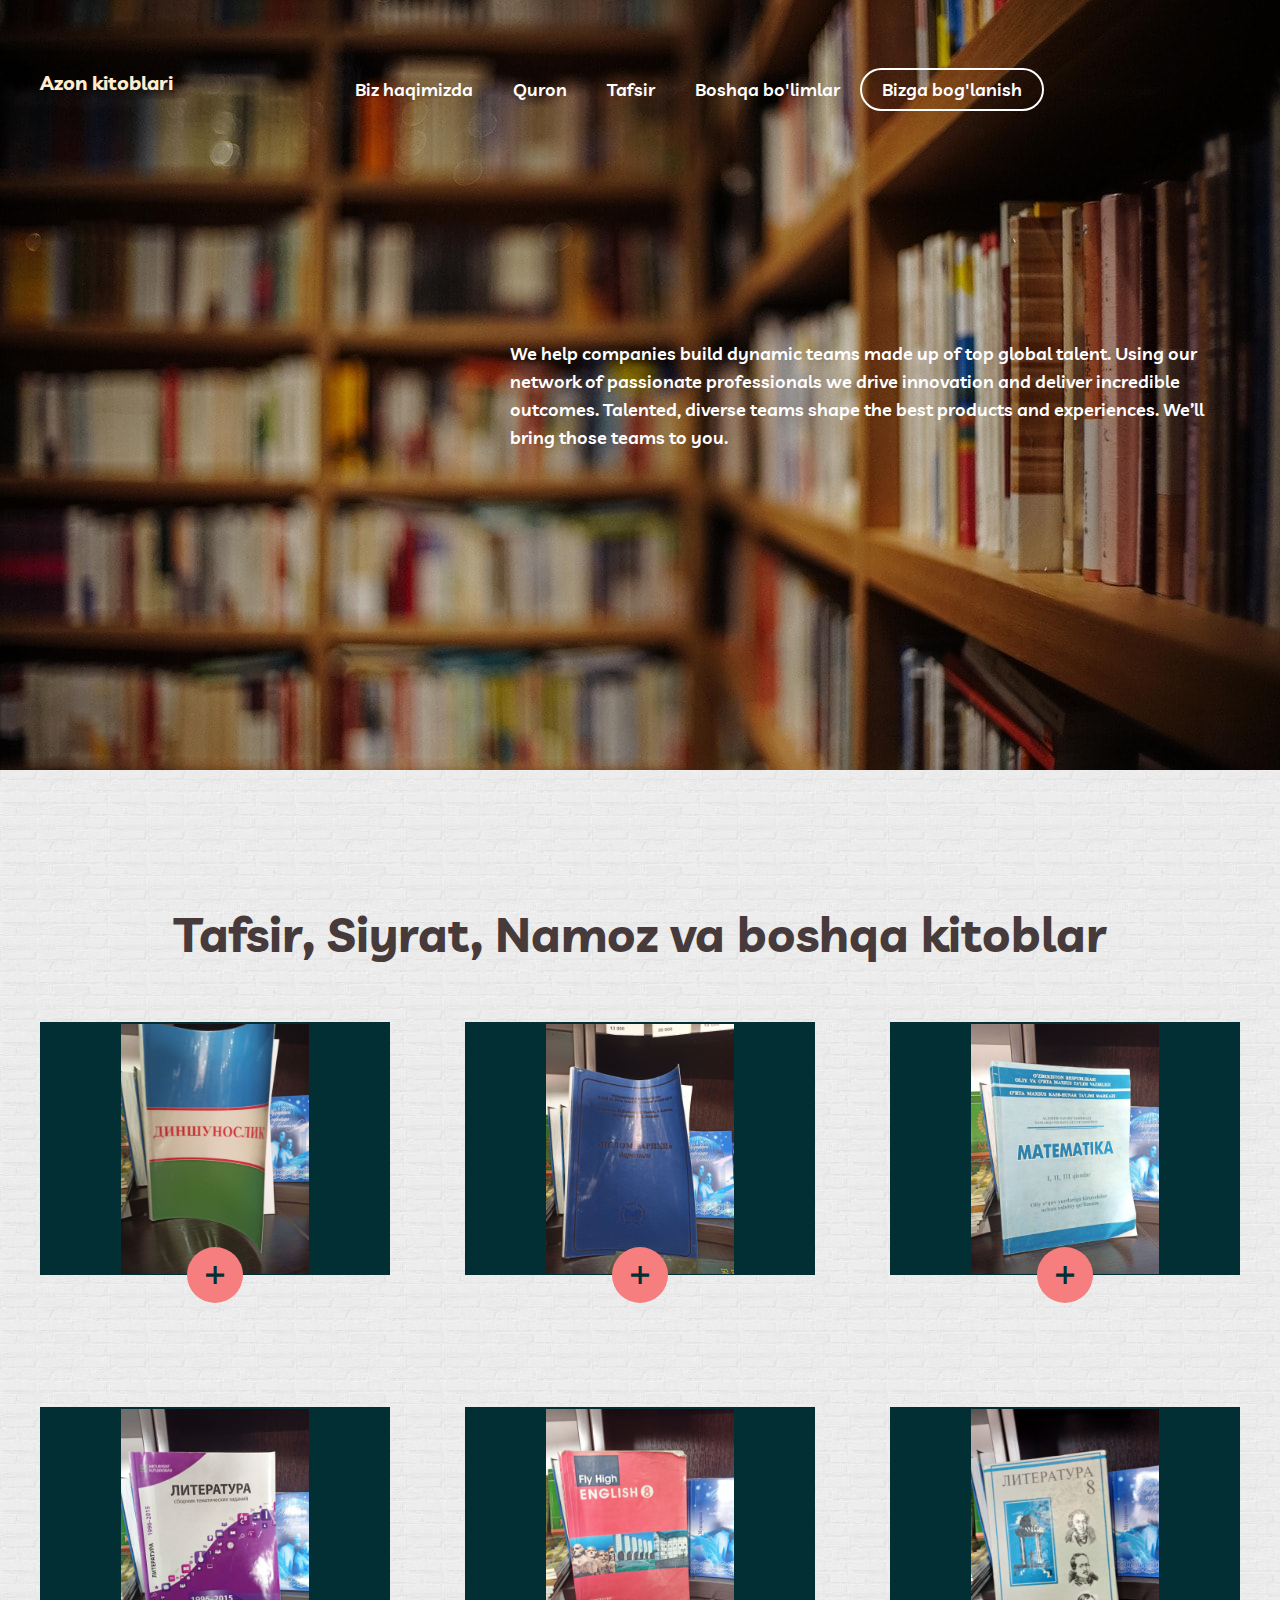
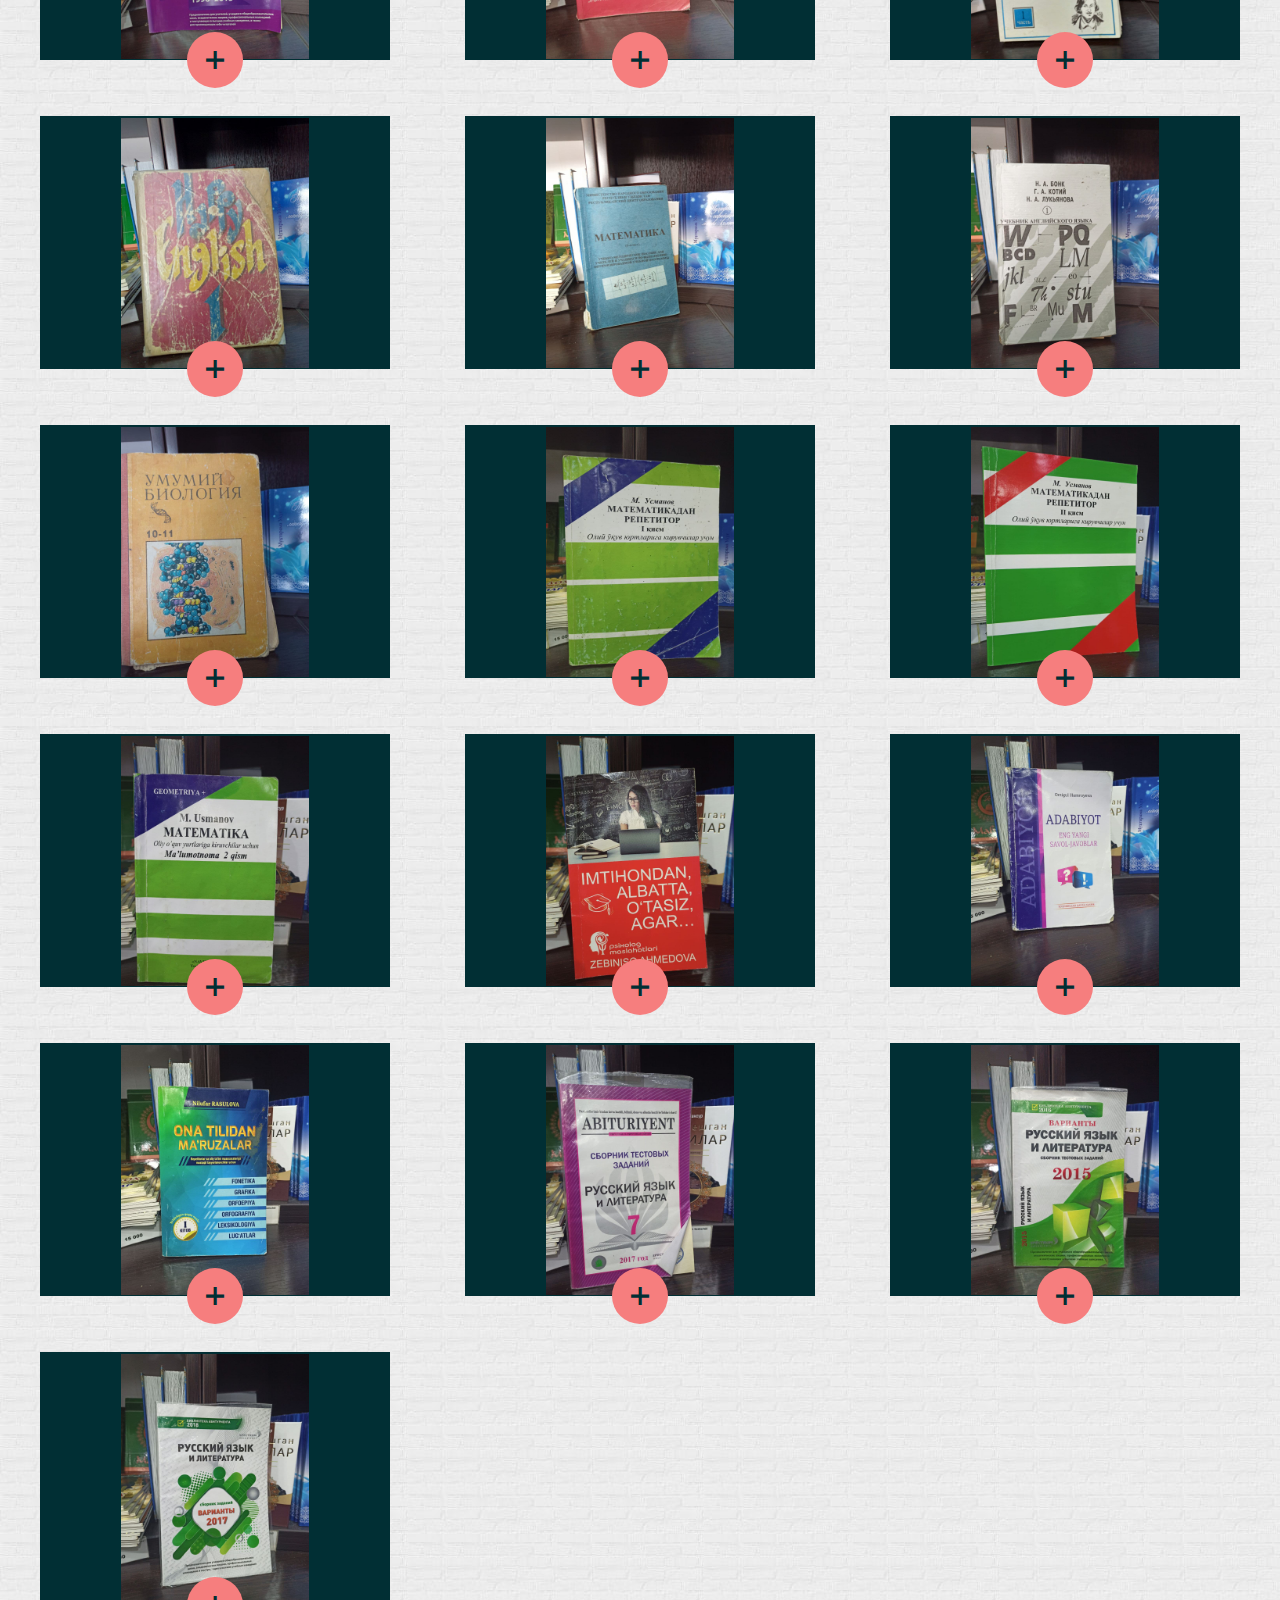
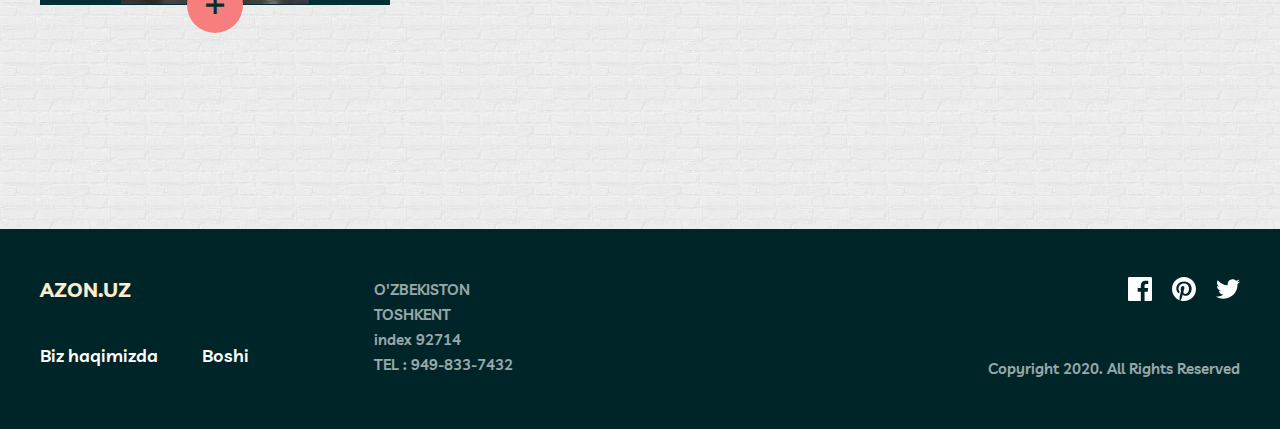
==== commit c6c20215: "f10" ====
--- a/index1.html
+++ b/index1.html
@@ -33,6 +33,8 @@
                     <a href="#" class="header__right__links__link1 header__right__links__link" id="link1">Biz haqimizda</a>
                     <a href="./index.html" class="header__right__links__link2 header__right__links__link" id="link2">Quron</a>
                     <a href="./index4.html" class="header__right__links__link2 header__right__links__link" id="link2">Tafsir</a>
+                    <a href="#" class="header__right__links__link2 header__right__links__link" id="link2">Boshqa bo'limlar</a>
+                    
                 </div>
 
                 <div class="header__right__links2">
@@ -514,6 +516,411 @@
                 </div>
     
                 <a href="javascript: void(0)" class="section2_2__row__blocks__link-plus" id="plus" data-button-order="9">
+                    <span class="section2_2__row__blocks__link-plus__img1" id="spanPlus1">|</span>
+                    <span class="section2_2__row__blocks__link-plus__img2" id="spanPlus2">|</span>
+                </a>
+    
+            </div>
+            <div class="section2_2__row__blocks blocks3">
+
+                <div class="section2_2__row__blocks__block">
+    
+                    <div class="section2_2__row__blocks__block__left">
+                        <a href="#" class="section2_2__row__blocks__block__left__link1">
+                            <img src="./images/darsliklar/matem1.jpg" alt="">
+                            <!-- <img src="./images/Oval1.png" alt="Oval1" class="section2_2__row__blocks__block__left__link1__img"> -->
+                        </a>
+                        <!-- <a href="#" class="section2_2__row__blocks__block__left__link2">Aden Allan</a>
+                        <a href="#" class="section2_2__row__blocks__block__left__link3">Founder & CEO</a> -->
+                    </div>
+    
+                    <div class="section2_2__row__blocks__block__right" id="blocks" data-item-order="10">
+                        <img src="/images/darsliklar/matem1.1.jpg" alt="">
+
+                        <!-- <a href="#" class="section2_2__row__blocks__block__right__link1">
+                            Aden Allan
+                        </a>
+                        <p class="section2_2__row__blocks__block__right__text">
+                            “Empowered teams create truly amazing products. Set the north star and let them follow it.”
+                        </p>
+                        
+                        <div class="section2_2__row__blocks__block__right__link2">
+                                <svg href="#" class="section2_2__row__blocks__block__right__link2__link1" width="24" height="20" viewBox="0 0 24 20" xmlns="http://www.w3.org/2000/svg">
+                                    <path class="section2_2__row__blocks__block__right__link2__link1__img" id="Path" d="M24 2.55699C23.117 2.94899 22.168 3.21299 21.172 3.33199C22.189 2.72299 22.97 1.75799 23.337 0.607986C22.386 1.17199 21.332 1.58199 20.21 1.80299C19.313 0.845986 18.032 0.247986 16.616 0.247986C13.437 0.247986 11.101 3.21399 11.819 6.29299C7.728 6.08799 4.1 4.12799 1.671 1.14899C0.381 3.36199 1.002 6.25699 3.194 7.72299C2.388 7.69699 1.628 7.47599 0.965 7.10699C0.911 9.38799 2.546 11.522 4.914 11.997C4.221 12.185 3.462 12.229 2.69 12.081C3.316 14.037 5.134 15.46 7.29 15.5C5.22 17.123 2.612 17.848 0 17.54C2.179 18.937 4.768 19.752 7.548 19.752C16.69 19.752 21.855 12.031 21.543 5.10599C22.505 4.41099 23.34 3.54399 24 2.55699Z"/>
+                                </svg>
+
+                                <svg href="#" width="20" height="20" viewBox="0 0 20 20" class="section2_2__row__blocks__block__right__link2__link2" xmlns="http://www.w3.org/2000/svg">
+                                    <g class="section2_2__row__blocks__block__right__link2__link2__g">
+                                        <path id="Shape" class="section2_2__row__blocks__block__right__link2__link2__g__img" fill-rule="evenodd" clip-rule="evenodd" d="M2 0H18C19.1 0 20 0.9 20 2V18C20 19.1 19.1 20 18 20H2C0.9 20 0 19.1 0 18V2C0 0.9 0.9 0 2 0ZM6 17V8H3V17H6ZM4.5 6.3C3.5 6.3 2.7 5.5 2.7 4.5C2.7 3.5 3.5 2.7 4.5 2.7C5.5 2.7 6.3 3.5 6.3 4.5C6.3 5.5 5.5 6.3 4.5 6.3ZM14 17H17V11.3C17 9.4 15.4 7.8 13.5 7.8C12.6 7.8 11.5 8.4 11 9.2V8H8V17H11V11.7C11 10.9 11.7 10.2 12.5 10.2C13.3 10.2 14 10.9 14 11.7V17Z"/>
+                                    </g>
+                                 </svg>
+                        </div> -->
+
+                    </div>
+    
+                </div>
+    
+                <a href="javascript: void(0)" class="section2_2__row__blocks__link-plus" id="plus" data-button-order="10">
+                    <span class="section2_2__row__blocks__link-plus__img1" id="spanPlus1">|</span>
+                    <span class="section2_2__row__blocks__link-plus__img2" id="spanPlus2">|</span>
+                </a>
+    
+            </div>
+            <div class="section2_2__row__blocks blocks3">
+
+                <div class="section2_2__row__blocks__block">
+    
+                    <div class="section2_2__row__blocks__block__left">
+                        <a href="#" class="section2_2__row__blocks__block__left__link1">
+                            <img src="./images/darsliklar/matem2.jpg" alt="">
+                            <!-- <img src="./images/Oval1.png" alt="Oval1" class="section2_2__row__blocks__block__left__link1__img"> -->
+                        </a>
+                        <!-- <a href="#" class="section2_2__row__blocks__block__left__link2">Aden Allan</a>
+                        <a href="#" class="section2_2__row__blocks__block__left__link3">Founder & CEO</a> -->
+                    </div>
+    
+                    <div class="section2_2__row__blocks__block__right" id="blocks" data-item-order="11">
+                        <img src="/images/darsliklar/matem2.2.jpg" alt="">
+
+                        <!-- <a href="#" class="section2_2__row__blocks__block__right__link1">
+                            Aden Allan
+                        </a>
+                        <p class="section2_2__row__blocks__block__right__text">
+                            “Empowered teams create truly amazing products. Set the north star and let them follow it.”
+                        </p>
+                        
+                        <div class="section2_2__row__blocks__block__right__link2">
+                                <svg href="#" class="section2_2__row__blocks__block__right__link2__link1" width="24" height="20" viewBox="0 0 24 20" xmlns="http://www.w3.org/2000/svg">
+                                    <path class="section2_2__row__blocks__block__right__link2__link1__img" id="Path" d="M24 2.55699C23.117 2.94899 22.168 3.21299 21.172 3.33199C22.189 2.72299 22.97 1.75799 23.337 0.607986C22.386 1.17199 21.332 1.58199 20.21 1.80299C19.313 0.845986 18.032 0.247986 16.616 0.247986C13.437 0.247986 11.101 3.21399 11.819 6.29299C7.728 6.08799 4.1 4.12799 1.671 1.14899C0.381 3.36199 1.002 6.25699 3.194 7.72299C2.388 7.69699 1.628 7.47599 0.965 7.10699C0.911 9.38799 2.546 11.522 4.914 11.997C4.221 12.185 3.462 12.229 2.69 12.081C3.316 14.037 5.134 15.46 7.29 15.5C5.22 17.123 2.612 17.848 0 17.54C2.179 18.937 4.768 19.752 7.548 19.752C16.69 19.752 21.855 12.031 21.543 5.10599C22.505 4.41099 23.34 3.54399 24 2.55699Z"/>
+                                </svg>
+
+                                <svg href="#" width="20" height="20" viewBox="0 0 20 20" class="section2_2__row__blocks__block__right__link2__link2" xmlns="http://www.w3.org/2000/svg">
+                                    <g class="section2_2__row__blocks__block__right__link2__link2__g">
+                                        <path id="Shape" class="section2_2__row__blocks__block__right__link2__link2__g__img" fill-rule="evenodd" clip-rule="evenodd" d="M2 0H18C19.1 0 20 0.9 20 2V18C20 19.1 19.1 20 18 20H2C0.9 20 0 19.1 0 18V2C0 0.9 0.9 0 2 0ZM6 17V8H3V17H6ZM4.5 6.3C3.5 6.3 2.7 5.5 2.7 4.5C2.7 3.5 3.5 2.7 4.5 2.7C5.5 2.7 6.3 3.5 6.3 4.5C6.3 5.5 5.5 6.3 4.5 6.3ZM14 17H17V11.3C17 9.4 15.4 7.8 13.5 7.8C12.6 7.8 11.5 8.4 11 9.2V8H8V17H11V11.7C11 10.9 11.7 10.2 12.5 10.2C13.3 10.2 14 10.9 14 11.7V17Z"/>
+                                    </g>
+                                 </svg>
+                        </div> -->
+
+                    </div>
+    
+                </div>
+    
+                <a href="javascript: void(0)" class="section2_2__row__blocks__link-plus" id="plus" data-button-order="11">
+                    <span class="section2_2__row__blocks__link-plus__img1" id="spanPlus1">|</span>
+                    <span class="section2_2__row__blocks__link-plus__img2" id="spanPlus2">|</span>
+                </a>
+    
+            </div>
+            <div class="section2_2__row__blocks blocks3">
+
+                <div class="section2_2__row__blocks__block">
+    
+                    <div class="section2_2__row__blocks__block__left">
+                        <a href="#" class="section2_2__row__blocks__block__left__link1">
+                            <img src="./images/darsliklar/geometriya1.jpg" alt="">
+                            <!-- <img src="./images/Oval1.png" alt="Oval1" class="section2_2__row__blocks__block__left__link1__img"> -->
+                        </a>
+                        <!-- <a href="#" class="section2_2__row__blocks__block__left__link2">Aden Allan</a>
+                        <a href="#" class="section2_2__row__blocks__block__left__link3">Founder & CEO</a> -->
+                    </div>
+    
+                    <div class="section2_2__row__blocks__block__right" id="blocks" data-item-order="12">
+                        <img src="/images/darsliklar/geometriya1.1.jpg" alt="">
+
+                        <!-- <a href="#" class="section2_2__row__blocks__block__right__link1">
+                            Aden Allan
+                        </a>
+                        <p class="section2_2__row__blocks__block__right__text">
+                            “Empowered teams create truly amazing products. Set the north star and let them follow it.”
+                        </p>
+                        
+                        <div class="section2_2__row__blocks__block__right__link2">
+                                <svg href="#" class="section2_2__row__blocks__block__right__link2__link1" width="24" height="20" viewBox="0 0 24 20" xmlns="http://www.w3.org/2000/svg">
+                                    <path class="section2_2__row__blocks__block__right__link2__link1__img" id="Path" d="M24 2.55699C23.117 2.94899 22.168 3.21299 21.172 3.33199C22.189 2.72299 22.97 1.75799 23.337 0.607986C22.386 1.17199 21.332 1.58199 20.21 1.80299C19.313 0.845986 18.032 0.247986 16.616 0.247986C13.437 0.247986 11.101 3.21399 11.819 6.29299C7.728 6.08799 4.1 4.12799 1.671 1.14899C0.381 3.36199 1.002 6.25699 3.194 7.72299C2.388 7.69699 1.628 7.47599 0.965 7.10699C0.911 9.38799 2.546 11.522 4.914 11.997C4.221 12.185 3.462 12.229 2.69 12.081C3.316 14.037 5.134 15.46 7.29 15.5C5.22 17.123 2.612 17.848 0 17.54C2.179 18.937 4.768 19.752 7.548 19.752C16.69 19.752 21.855 12.031 21.543 5.10599C22.505 4.41099 23.34 3.54399 24 2.55699Z"/>
+                                </svg>
+
+                                <svg href="#" width="20" height="20" viewBox="0 0 20 20" class="section2_2__row__blocks__block__right__link2__link2" xmlns="http://www.w3.org/2000/svg">
+                                    <g class="section2_2__row__blocks__block__right__link2__link2__g">
+                                        <path id="Shape" class="section2_2__row__blocks__block__right__link2__link2__g__img" fill-rule="evenodd" clip-rule="evenodd" d="M2 0H18C19.1 0 20 0.9 20 2V18C20 19.1 19.1 20 18 20H2C0.9 20 0 19.1 0 18V2C0 0.9 0.9 0 2 0ZM6 17V8H3V17H6ZM4.5 6.3C3.5 6.3 2.7 5.5 2.7 4.5C2.7 3.5 3.5 2.7 4.5 2.7C5.5 2.7 6.3 3.5 6.3 4.5C6.3 5.5 5.5 6.3 4.5 6.3ZM14 17H17V11.3C17 9.4 15.4 7.8 13.5 7.8C12.6 7.8 11.5 8.4 11 9.2V8H8V17H11V11.7C11 10.9 11.7 10.2 12.5 10.2C13.3 10.2 14 10.9 14 11.7V17Z"/>
+                                    </g>
+                                 </svg>
+                        </div> -->
+
+                    </div>
+    
+                </div>
+    
+                <a href="javascript: void(0)" class="section2_2__row__blocks__link-plus" id="plus" data-button-order="12">
+                    <span class="section2_2__row__blocks__link-plus__img1" id="spanPlus1">|</span>
+                    <span class="section2_2__row__blocks__link-plus__img2" id="spanPlus2">|</span>
+                </a>
+    
+            </div>
+            <div class="section2_2__row__blocks blocks3">
+
+                <div class="section2_2__row__blocks__block">
+    
+                    <div class="section2_2__row__blocks__block__left">
+                        <a href="#" class="section2_2__row__blocks__block__left__link1">
+                            <img src="./images/darsliklar/imtihondan1.jpg" alt="">
+                            <!-- <img src="./images/Oval1.png" alt="Oval1" class="section2_2__row__blocks__block__left__link1__img"> -->
+                        </a>
+                        <!-- <a href="#" class="section2_2__row__blocks__block__left__link2">Aden Allan</a>
+                        <a href="#" class="section2_2__row__blocks__block__left__link3">Founder & CEO</a> -->
+                    </div>
+    
+                    <div class="section2_2__row__blocks__block__right" id="blocks" data-item-order="13">
+                        <img src="/images/darsliklar/imtihondan1.1.jpg" alt="">
+
+                        <!-- <a href="#" class="section2_2__row__blocks__block__right__link1">
+                            Aden Allan
+                        </a>
+                        <p class="section2_2__row__blocks__block__right__text">
+                            “Empowered teams create truly amazing products. Set the north star and let them follow it.”
+                        </p>
+                        
+                        <div class="section2_2__row__blocks__block__right__link2">
+                                <svg href="#" class="section2_2__row__blocks__block__right__link2__link1" width="24" height="20" viewBox="0 0 24 20" xmlns="http://www.w3.org/2000/svg">
+                                    <path class="section2_2__row__blocks__block__right__link2__link1__img" id="Path" d="M24 2.55699C23.117 2.94899 22.168 3.21299 21.172 3.33199C22.189 2.72299 22.97 1.75799 23.337 0.607986C22.386 1.17199 21.332 1.58199 20.21 1.80299C19.313 0.845986 18.032 0.247986 16.616 0.247986C13.437 0.247986 11.101 3.21399 11.819 6.29299C7.728 6.08799 4.1 4.12799 1.671 1.14899C0.381 3.36199 1.002 6.25699 3.194 7.72299C2.388 7.69699 1.628 7.47599 0.965 7.10699C0.911 9.38799 2.546 11.522 4.914 11.997C4.221 12.185 3.462 12.229 2.69 12.081C3.316 14.037 5.134 15.46 7.29 15.5C5.22 17.123 2.612 17.848 0 17.54C2.179 18.937 4.768 19.752 7.548 19.752C16.69 19.752 21.855 12.031 21.543 5.10599C22.505 4.41099 23.34 3.54399 24 2.55699Z"/>
+                                </svg>
+
+                                <svg href="#" width="20" height="20" viewBox="0 0 20 20" class="section2_2__row__blocks__block__right__link2__link2" xmlns="http://www.w3.org/2000/svg">
+                                    <g class="section2_2__row__blocks__block__right__link2__link2__g">
+                                        <path id="Shape" class="section2_2__row__blocks__block__right__link2__link2__g__img" fill-rule="evenodd" clip-rule="evenodd" d="M2 0H18C19.1 0 20 0.9 20 2V18C20 19.1 19.1 20 18 20H2C0.9 20 0 19.1 0 18V2C0 0.9 0.9 0 2 0ZM6 17V8H3V17H6ZM4.5 6.3C3.5 6.3 2.7 5.5 2.7 4.5C2.7 3.5 3.5 2.7 4.5 2.7C5.5 2.7 6.3 3.5 6.3 4.5C6.3 5.5 5.5 6.3 4.5 6.3ZM14 17H17V11.3C17 9.4 15.4 7.8 13.5 7.8C12.6 7.8 11.5 8.4 11 9.2V8H8V17H11V11.7C11 10.9 11.7 10.2 12.5 10.2C13.3 10.2 14 10.9 14 11.7V17Z"/>
+                                    </g>
+                                 </svg>
+                        </div> -->
+
+                    </div>
+    
+                </div>
+    
+                <a href="javascript: void(0)" class="section2_2__row__blocks__link-plus" id="plus" data-button-order="13">
+                    <span class="section2_2__row__blocks__link-plus__img1" id="spanPlus1">|</span>
+                    <span class="section2_2__row__blocks__link-plus__img2" id="spanPlus2">|</span>
+                </a>
+    
+            </div>
+            <div class="section2_2__row__blocks blocks3">
+
+                <div class="section2_2__row__blocks__block">
+    
+                    <div class="section2_2__row__blocks__block__left">
+                        <a href="#" class="section2_2__row__blocks__block__left__link1">
+                            <img src="./images/darsliklar/adabiyot1.jpg" alt="">
+                            <!-- <img src="./images/Oval1.png" alt="Oval1" class="section2_2__row__blocks__block__left__link1__img"> -->
+                        </a>
+                        <!-- <a href="#" class="section2_2__row__blocks__block__left__link2">Aden Allan</a>
+                        <a href="#" class="section2_2__row__blocks__block__left__link3">Founder & CEO</a> -->
+                    </div>
+    
+                    <div class="section2_2__row__blocks__block__right" id="blocks" data-item-order="14">
+                        <img src="/images/darsliklar/adabiyot1.1.jpg" alt="">
+
+                        <!-- <a href="#" class="section2_2__row__blocks__block__right__link1">
+                            Aden Allan
+                        </a>
+                        <p class="section2_2__row__blocks__block__right__text">
+                            “Empowered teams create truly amazing products. Set the north star and let them follow it.”
+                        </p>
+                        
+                        <div class="section2_2__row__blocks__block__right__link2">
+                                <svg href="#" class="section2_2__row__blocks__block__right__link2__link1" width="24" height="20" viewBox="0 0 24 20" xmlns="http://www.w3.org/2000/svg">
+                                    <path class="section2_2__row__blocks__block__right__link2__link1__img" id="Path" d="M24 2.55699C23.117 2.94899 22.168 3.21299 21.172 3.33199C22.189 2.72299 22.97 1.75799 23.337 0.607986C22.386 1.17199 21.332 1.58199 20.21 1.80299C19.313 0.845986 18.032 0.247986 16.616 0.247986C13.437 0.247986 11.101 3.21399 11.819 6.29299C7.728 6.08799 4.1 4.12799 1.671 1.14899C0.381 3.36199 1.002 6.25699 3.194 7.72299C2.388 7.69699 1.628 7.47599 0.965 7.10699C0.911 9.38799 2.546 11.522 4.914 11.997C4.221 12.185 3.462 12.229 2.69 12.081C3.316 14.037 5.134 15.46 7.29 15.5C5.22 17.123 2.612 17.848 0 17.54C2.179 18.937 4.768 19.752 7.548 19.752C16.69 19.752 21.855 12.031 21.543 5.10599C22.505 4.41099 23.34 3.54399 24 2.55699Z"/>
+                                </svg>
+
+                                <svg href="#" width="20" height="20" viewBox="0 0 20 20" class="section2_2__row__blocks__block__right__link2__link2" xmlns="http://www.w3.org/2000/svg">
+                                    <g class="section2_2__row__blocks__block__right__link2__link2__g">
+                                        <path id="Shape" class="section2_2__row__blocks__block__right__link2__link2__g__img" fill-rule="evenodd" clip-rule="evenodd" d="M2 0H18C19.1 0 20 0.9 20 2V18C20 19.1 19.1 20 18 20H2C0.9 20 0 19.1 0 18V2C0 0.9 0.9 0 2 0ZM6 17V8H3V17H6ZM4.5 6.3C3.5 6.3 2.7 5.5 2.7 4.5C2.7 3.5 3.5 2.7 4.5 2.7C5.5 2.7 6.3 3.5 6.3 4.5C6.3 5.5 5.5 6.3 4.5 6.3ZM14 17H17V11.3C17 9.4 15.4 7.8 13.5 7.8C12.6 7.8 11.5 8.4 11 9.2V8H8V17H11V11.7C11 10.9 11.7 10.2 12.5 10.2C13.3 10.2 14 10.9 14 11.7V17Z"/>
+                                    </g>
+                                 </svg>
+                        </div> -->
+
+                    </div>
+    
+                </div>
+    
+                <a href="javascript: void(0)" class="section2_2__row__blocks__link-plus" id="plus" data-button-order="14">
+                    <span class="section2_2__row__blocks__link-plus__img1" id="spanPlus1">|</span>
+                    <span class="section2_2__row__blocks__link-plus__img2" id="spanPlus2">|</span>
+                </a>
+    
+            </div>
+            <div class="section2_2__row__blocks blocks3">
+
+                <div class="section2_2__row__blocks__block">
+    
+                    <div class="section2_2__row__blocks__block__left">
+                        <a href="#" class="section2_2__row__blocks__block__left__link1">
+                            <img src="./images/darsliklar/onaTilidanMaruzalar1.jpg" alt="">
+                            <!-- <img src="./images/Oval1.png" alt="Oval1" class="section2_2__row__blocks__block__left__link1__img"> -->
+                        </a>
+                        <!-- <a href="#" class="section2_2__row__blocks__block__left__link2">Aden Allan</a>
+                        <a href="#" class="section2_2__row__blocks__block__left__link3">Founder & CEO</a> -->
+                    </div>
+    
+                    <div class="section2_2__row__blocks__block__right" id="blocks" data-item-order="15">
+                        <!-- <img src="/images/darsliklar/" alt=""> -->
+
+                        <a href="#" style="color: blueviolet;" class="section2_2__row__blocks__block__right__link1">
+                            Shu kitobni ichini rasmga olish adashib qolib ketibdi.   
+                        </a>
+                        <!-- <p class="section2_2__row__blocks__block__right__text">
+                            “Empowered teams create truly amazing products. Set the north star and let them follow it.”
+                        </p>
+                        
+                        <div class="section2_2__row__blocks__block__right__link2">
+                                <svg href="#" class="section2_2__row__blocks__block__right__link2__link1" width="24" height="20" viewBox="0 0 24 20" xmlns="http://www.w3.org/2000/svg">
+                                    <path class="section2_2__row__blocks__block__right__link2__link1__img" id="Path" d="M24 2.55699C23.117 2.94899 22.168 3.21299 21.172 3.33199C22.189 2.72299 22.97 1.75799 23.337 0.607986C22.386 1.17199 21.332 1.58199 20.21 1.80299C19.313 0.845986 18.032 0.247986 16.616 0.247986C13.437 0.247986 11.101 3.21399 11.819 6.29299C7.728 6.08799 4.1 4.12799 1.671 1.14899C0.381 3.36199 1.002 6.25699 3.194 7.72299C2.388 7.69699 1.628 7.47599 0.965 7.10699C0.911 9.38799 2.546 11.522 4.914 11.997C4.221 12.185 3.462 12.229 2.69 12.081C3.316 14.037 5.134 15.46 7.29 15.5C5.22 17.123 2.612 17.848 0 17.54C2.179 18.937 4.768 19.752 7.548 19.752C16.69 19.752 21.855 12.031 21.543 5.10599C22.505 4.41099 23.34 3.54399 24 2.55699Z"/>
+                                </svg>
+
+                                <svg href="#" width="20" height="20" viewBox="0 0 20 20" class="section2_2__row__blocks__block__right__link2__link2" xmlns="http://www.w3.org/2000/svg">
+                                    <g class="section2_2__row__blocks__block__right__link2__link2__g">
+                                        <path id="Shape" class="section2_2__row__blocks__block__right__link2__link2__g__img" fill-rule="evenodd" clip-rule="evenodd" d="M2 0H18C19.1 0 20 0.9 20 2V18C20 19.1 19.1 20 18 20H2C0.9 20 0 19.1 0 18V2C0 0.9 0.9 0 2 0ZM6 17V8H3V17H6ZM4.5 6.3C3.5 6.3 2.7 5.5 2.7 4.5C2.7 3.5 3.5 2.7 4.5 2.7C5.5 2.7 6.3 3.5 6.3 4.5C6.3 5.5 5.5 6.3 4.5 6.3ZM14 17H17V11.3C17 9.4 15.4 7.8 13.5 7.8C12.6 7.8 11.5 8.4 11 9.2V8H8V17H11V11.7C11 10.9 11.7 10.2 12.5 10.2C13.3 10.2 14 10.9 14 11.7V17Z"/>
+                                    </g>
+                                 </svg>
+                        </div> -->
+
+                    </div>
+    
+                </div>
+    
+                <a href="javascript: void(0)" class="section2_2__row__blocks__link-plus" id="plus" data-button-order="15">
+                    <span class="section2_2__row__blocks__link-plus__img1" id="spanPlus1">|</span>
+                    <span class="section2_2__row__blocks__link-plus__img2" id="spanPlus2">|</span>
+                </a>
+    
+            </div>
+            <div class="section2_2__row__blocks blocks3">
+
+                <div class="section2_2__row__blocks__block">
+    
+                    <div class="section2_2__row__blocks__block__left">
+                        <a href="#" class="section2_2__row__blocks__block__left__link1">
+                            <img src="./images/darsliklar/russkiyYaziyk1.jpg" alt="">
+                            <!-- <img src="./images/Oval1.png" alt="Oval1" class="section2_2__row__blocks__block__left__link1__img"> -->
+                        </a>
+                        <!-- <a href="#" class="section2_2__row__blocks__block__left__link2">Aden Allan</a>
+                        <a href="#" class="section2_2__row__blocks__block__left__link3">Founder & CEO</a> -->
+                    </div>
+    
+                    <div class="section2_2__row__blocks__block__right" id="blocks" data-item-order="16">
+                        <img src="/images/darsliklar/russkiyYaziyk1.1.jpg" alt="">
+
+                        <!-- <a href="#" class="section2_2__row__blocks__block__right__link1">
+                            Aden Allan
+                        </a>
+                        <p class="section2_2__row__blocks__block__right__text">
+                            “Empowered teams create truly amazing products. Set the north star and let them follow it.”
+                        </p>
+                        
+                        <div class="section2_2__row__blocks__block__right__link2">
+                                <svg href="#" class="section2_2__row__blocks__block__right__link2__link1" width="24" height="20" viewBox="0 0 24 20" xmlns="http://www.w3.org/2000/svg">
+                                    <path class="section2_2__row__blocks__block__right__link2__link1__img" id="Path" d="M24 2.55699C23.117 2.94899 22.168 3.21299 21.172 3.33199C22.189 2.72299 22.97 1.75799 23.337 0.607986C22.386 1.17199 21.332 1.58199 20.21 1.80299C19.313 0.845986 18.032 0.247986 16.616 0.247986C13.437 0.247986 11.101 3.21399 11.819 6.29299C7.728 6.08799 4.1 4.12799 1.671 1.14899C0.381 3.36199 1.002 6.25699 3.194 7.72299C2.388 7.69699 1.628 7.47599 0.965 7.10699C0.911 9.38799 2.546 11.522 4.914 11.997C4.221 12.185 3.462 12.229 2.69 12.081C3.316 14.037 5.134 15.46 7.29 15.5C5.22 17.123 2.612 17.848 0 17.54C2.179 18.937 4.768 19.752 7.548 19.752C16.69 19.752 21.855 12.031 21.543 5.10599C22.505 4.41099 23.34 3.54399 24 2.55699Z"/>
+                                </svg>
+
+                                <svg href="#" width="20" height="20" viewBox="0 0 20 20" class="section2_2__row__blocks__block__right__link2__link2" xmlns="http://www.w3.org/2000/svg">
+                                    <g class="section2_2__row__blocks__block__right__link2__link2__g">
+                                        <path id="Shape" class="section2_2__row__blocks__block__right__link2__link2__g__img" fill-rule="evenodd" clip-rule="evenodd" d="M2 0H18C19.1 0 20 0.9 20 2V18C20 19.1 19.1 20 18 20H2C0.9 20 0 19.1 0 18V2C0 0.9 0.9 0 2 0ZM6 17V8H3V17H6ZM4.5 6.3C3.5 6.3 2.7 5.5 2.7 4.5C2.7 3.5 3.5 2.7 4.5 2.7C5.5 2.7 6.3 3.5 6.3 4.5C6.3 5.5 5.5 6.3 4.5 6.3ZM14 17H17V11.3C17 9.4 15.4 7.8 13.5 7.8C12.6 7.8 11.5 8.4 11 9.2V8H8V17H11V11.7C11 10.9 11.7 10.2 12.5 10.2C13.3 10.2 14 10.9 14 11.7V17Z"/>
+                                    </g>
+                                 </svg>
+                        </div> -->
+
+                    </div>
+    
+                </div>
+    
+                <a href="javascript: void(0)" class="section2_2__row__blocks__link-plus" id="plus" data-button-order="16">
+                    <span class="section2_2__row__blocks__link-plus__img1" id="spanPlus1">|</span>
+                    <span class="section2_2__row__blocks__link-plus__img2" id="spanPlus2">|</span>
+                </a>
+    
+            </div>
+            <div class="section2_2__row__blocks blocks3">
+
+                <div class="section2_2__row__blocks__block">
+    
+                    <div class="section2_2__row__blocks__block__left">
+                        <a href="#" class="section2_2__row__blocks__block__left__link1">
+                            <img src="./images/darsliklar/russkiyIliteratura1.jpg" alt="">
+                            <!-- <img src="./images/Oval1.png" alt="Oval1" class="section2_2__row__blocks__block__left__link1__img"> -->
+                        </a>
+                        <!-- <a href="#" class="section2_2__row__blocks__block__left__link2">Aden Allan</a>
+                        <a href="#" class="section2_2__row__blocks__block__left__link3">Founder & CEO</a> -->
+                    </div>
+    
+                    <div class="section2_2__row__blocks__block__right" id="blocks" data-item-order="17">
+                        <img src="/images/darsliklar/russkiyIliteratura1.1.jpg" alt="">
+
+                        <!-- <a href="#" class="section2_2__row__blocks__block__right__link1">
+                            Aden Allan
+                        </a>
+                        <p class="section2_2__row__blocks__block__right__text">
+                            “Empowered teams create truly amazing products. Set the north star and let them follow it.”
+                        </p>
+                        
+                        <div class="section2_2__row__blocks__block__right__link2">
+                                <svg href="#" class="section2_2__row__blocks__block__right__link2__link1" width="24" height="20" viewBox="0 0 24 20" xmlns="http://www.w3.org/2000/svg">
+                                    <path class="section2_2__row__blocks__block__right__link2__link1__img" id="Path" d="M24 2.55699C23.117 2.94899 22.168 3.21299 21.172 3.33199C22.189 2.72299 22.97 1.75799 23.337 0.607986C22.386 1.17199 21.332 1.58199 20.21 1.80299C19.313 0.845986 18.032 0.247986 16.616 0.247986C13.437 0.247986 11.101 3.21399 11.819 6.29299C7.728 6.08799 4.1 4.12799 1.671 1.14899C0.381 3.36199 1.002 6.25699 3.194 7.72299C2.388 7.69699 1.628 7.47599 0.965 7.10699C0.911 9.38799 2.546 11.522 4.914 11.997C4.221 12.185 3.462 12.229 2.69 12.081C3.316 14.037 5.134 15.46 7.29 15.5C5.22 17.123 2.612 17.848 0 17.54C2.179 18.937 4.768 19.752 7.548 19.752C16.69 19.752 21.855 12.031 21.543 5.10599C22.505 4.41099 23.34 3.54399 24 2.55699Z"/>
+                                </svg>
+
+                                <svg href="#" width="20" height="20" viewBox="0 0 20 20" class="section2_2__row__blocks__block__right__link2__link2" xmlns="http://www.w3.org/2000/svg">
+                                    <g class="section2_2__row__blocks__block__right__link2__link2__g">
+                                        <path id="Shape" class="section2_2__row__blocks__block__right__link2__link2__g__img" fill-rule="evenodd" clip-rule="evenodd" d="M2 0H18C19.1 0 20 0.9 20 2V18C20 19.1 19.1 20 18 20H2C0.9 20 0 19.1 0 18V2C0 0.9 0.9 0 2 0ZM6 17V8H3V17H6ZM4.5 6.3C3.5 6.3 2.7 5.5 2.7 4.5C2.7 3.5 3.5 2.7 4.5 2.7C5.5 2.7 6.3 3.5 6.3 4.5C6.3 5.5 5.5 6.3 4.5 6.3ZM14 17H17V11.3C17 9.4 15.4 7.8 13.5 7.8C12.6 7.8 11.5 8.4 11 9.2V8H8V17H11V11.7C11 10.9 11.7 10.2 12.5 10.2C13.3 10.2 14 10.9 14 11.7V17Z"/>
+                                    </g>
+                                 </svg>
+                        </div> -->
+
+                    </div>
+    
+                </div>
+    
+                <a href="javascript: void(0)" class="section2_2__row__blocks__link-plus" id="plus" data-button-order="17">
+                    <span class="section2_2__row__blocks__link-plus__img1" id="spanPlus1">|</span>
+                    <span class="section2_2__row__blocks__link-plus__img2" id="spanPlus2">|</span>
+                </a>
+    
+            </div>
+            <div class="section2_2__row__blocks blocks3">
+
+                <div class="section2_2__row__blocks__block">
+    
+                    <div class="section2_2__row__blocks__block__left">
+                        <a href="#" class="section2_2__row__blocks__block__left__link1">
+                            <img src="./images/darsliklar/rusLiter1.jpg" alt="">
+                            <!-- <img src="./images/Oval1.png" alt="Oval1" class="section2_2__row__blocks__block__left__link1__img"> -->
+                        </a>
+                        <!-- <a href="#" class="section2_2__row__blocks__block__left__link2">Aden Allan</a>
+                        <a href="#" class="section2_2__row__blocks__block__left__link3">Founder & CEO</a> -->
+                    </div>
+    
+                    <div class="section2_2__row__blocks__block__right" id="blocks" data-item-order="18">
+                        <img src="/images/darsliklar/rusLiter1.1.jpg" alt="">
+
+                        <!-- <a href="#" class="section2_2__row__blocks__block__right__link1">
+                            Aden Allan
+                        </a>
+                        <p class="section2_2__row__blocks__block__right__text">
+                            “Empowered teams create truly amazing products. Set the north star and let them follow it.”
+                        </p>
+                        
+                        <div class="section2_2__row__blocks__block__right__link2">
+                                <svg href="#" class="section2_2__row__blocks__block__right__link2__link1" width="24" height="20" viewBox="0 0 24 20" xmlns="http://www.w3.org/2000/svg">
+                                    <path class="section2_2__row__blocks__block__right__link2__link1__img" id="Path" d="M24 2.55699C23.117 2.94899 22.168 3.21299 21.172 3.33199C22.189 2.72299 22.97 1.75799 23.337 0.607986C22.386 1.17199 21.332 1.58199 20.21 1.80299C19.313 0.845986 18.032 0.247986 16.616 0.247986C13.437 0.247986 11.101 3.21399 11.819 6.29299C7.728 6.08799 4.1 4.12799 1.671 1.14899C0.381 3.36199 1.002 6.25699 3.194 7.72299C2.388 7.69699 1.628 7.47599 0.965 7.10699C0.911 9.38799 2.546 11.522 4.914 11.997C4.221 12.185 3.462 12.229 2.69 12.081C3.316 14.037 5.134 15.46 7.29 15.5C5.22 17.123 2.612 17.848 0 17.54C2.179 18.937 4.768 19.752 7.548 19.752C16.69 19.752 21.855 12.031 21.543 5.10599C22.505 4.41099 23.34 3.54399 24 2.55699Z"/>
+                                </svg>
+
+                                <svg href="#" width="20" height="20" viewBox="0 0 20 20" class="section2_2__row__blocks__block__right__link2__link2" xmlns="http://www.w3.org/2000/svg">
+                                    <g class="section2_2__row__blocks__block__right__link2__link2__g">
+                                        <path id="Shape" class="section2_2__row__blocks__block__right__link2__link2__g__img" fill-rule="evenodd" clip-rule="evenodd" d="M2 0H18C19.1 0 20 0.9 20 2V18C20 19.1 19.1 20 18 20H2C0.9 20 0 19.1 0 18V2C0 0.9 0.9 0 2 0ZM6 17V8H3V17H6ZM4.5 6.3C3.5 6.3 2.7 5.5 2.7 4.5C2.7 3.5 3.5 2.7 4.5 2.7C5.5 2.7 6.3 3.5 6.3 4.5C6.3 5.5 5.5 6.3 4.5 6.3ZM14 17H17V11.3C17 9.4 15.4 7.8 13.5 7.8C12.6 7.8 11.5 8.4 11 9.2V8H8V17H11V11.7C11 10.9 11.7 10.2 12.5 10.2C13.3 10.2 14 10.9 14 11.7V17Z"/>
+                                    </g>
+                                 </svg>
+                        </div> -->
+
+                    </div>
+    
+                </div>
+    
+                <a href="javascript: void(0)" class="section2_2__row__blocks__link-plus" id="plus" data-button-order="18">
                     <span class="section2_2__row__blocks__link-plus__img1" id="spanPlus1">|</span>
                     <span class="section2_2__row__blocks__link-plus__img2" id="spanPlus2">|</span>
                 </a>
--- a/styles/main.css
+++ b/styles/main.css
@@ -187,7 +187,11 @@
 }
 
 .section1 .header__right__links {
-  width: 400px;
+  display: -webkit-box;
+  display: -ms-flexbox;
+  display: flex;
+  -ms-flex-pack: distribute;
+      justify-content: space-around;
 }
 
 @media screen and (max-width: 576px) {
@@ -258,6 +262,7 @@
   -webkit-box-sizing: border-box;
           box-sizing: border-box;
   border-radius: 24px;
+  margin-left: 20px;
 }
 
 @media screen and (max-width: 576px) {
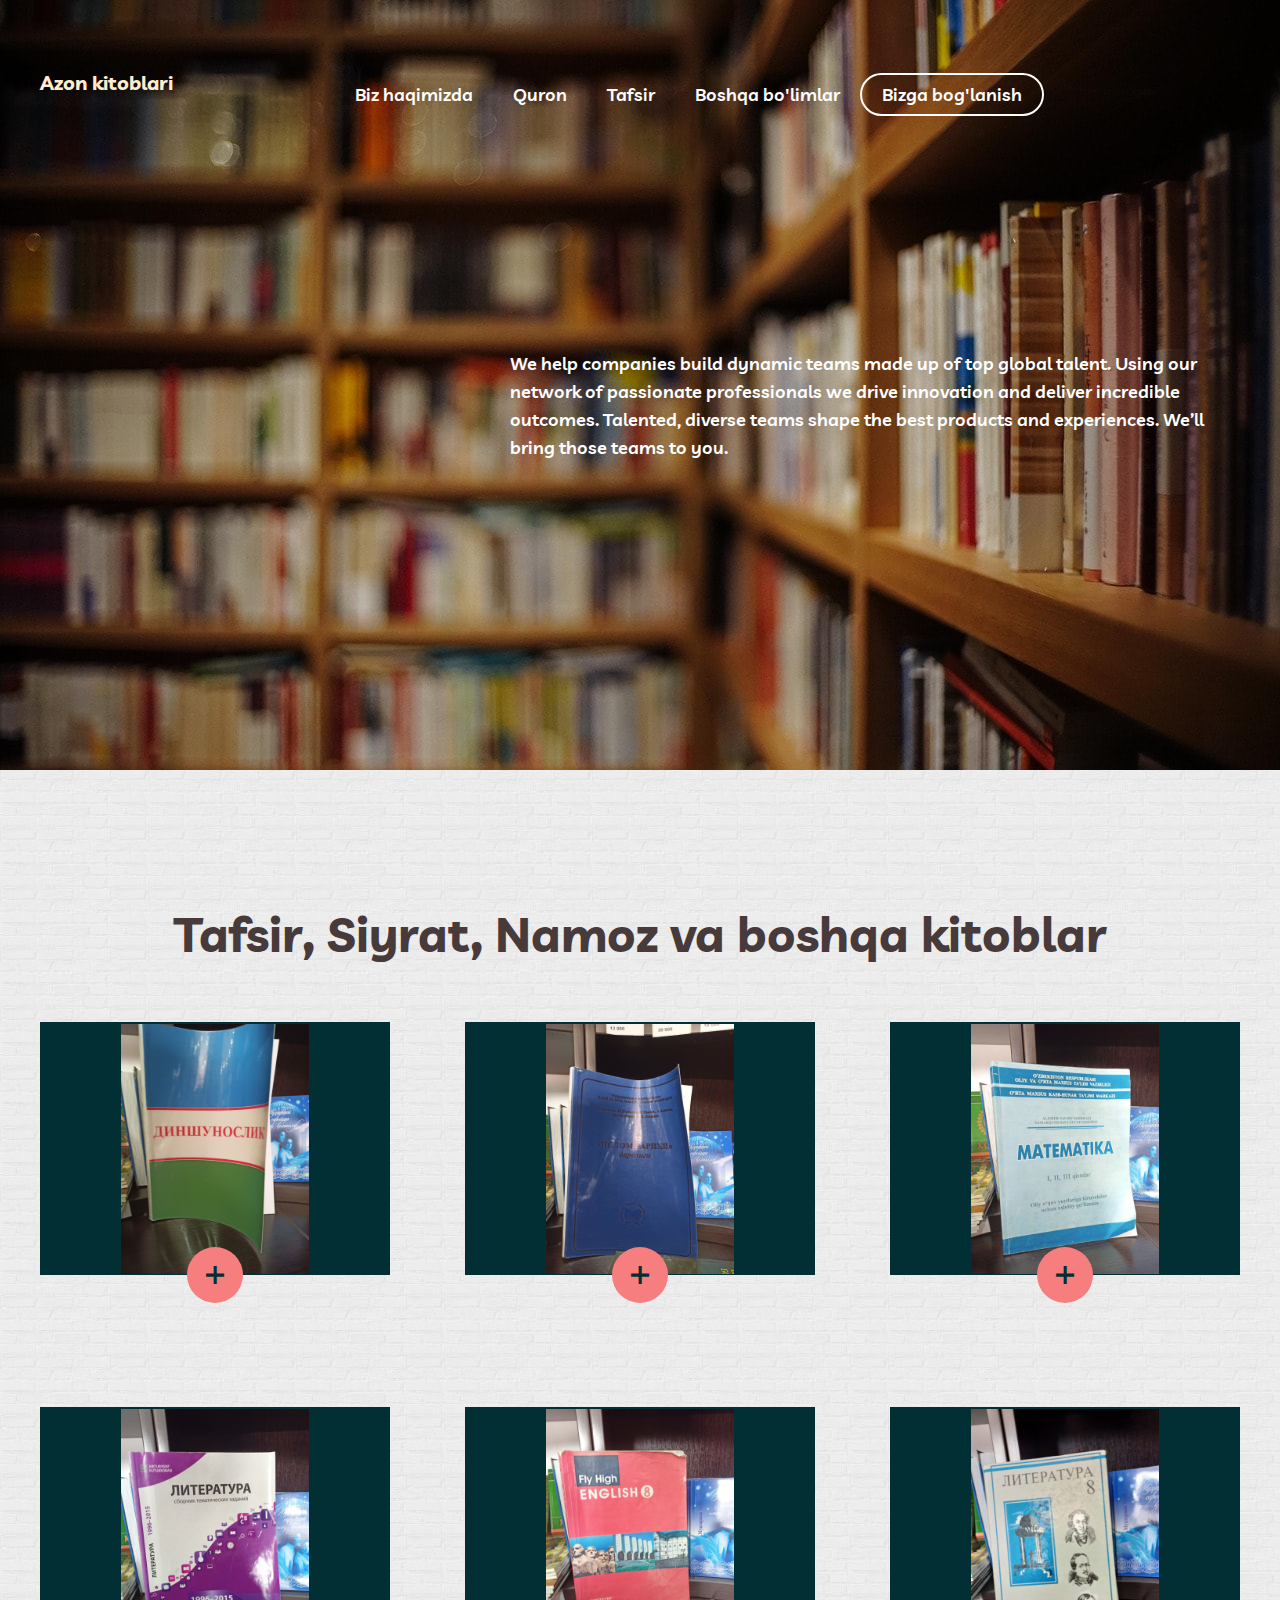
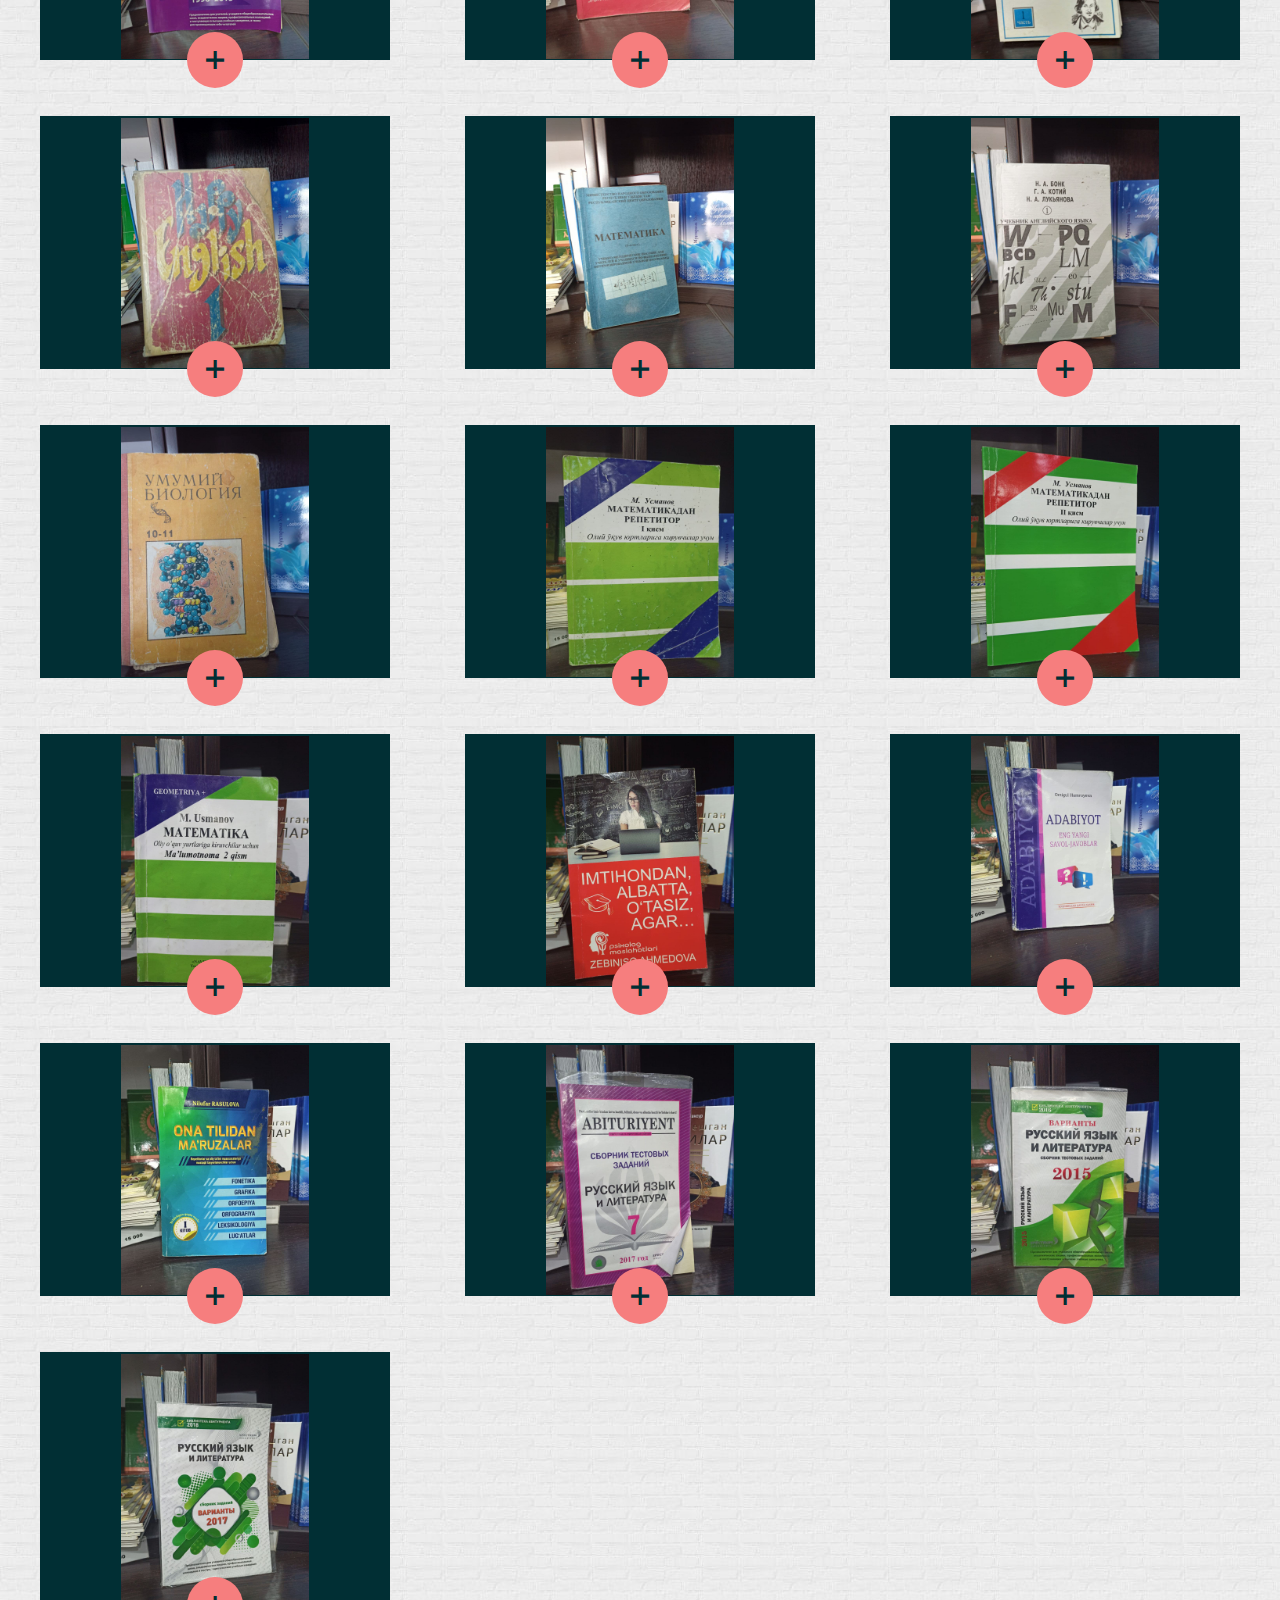
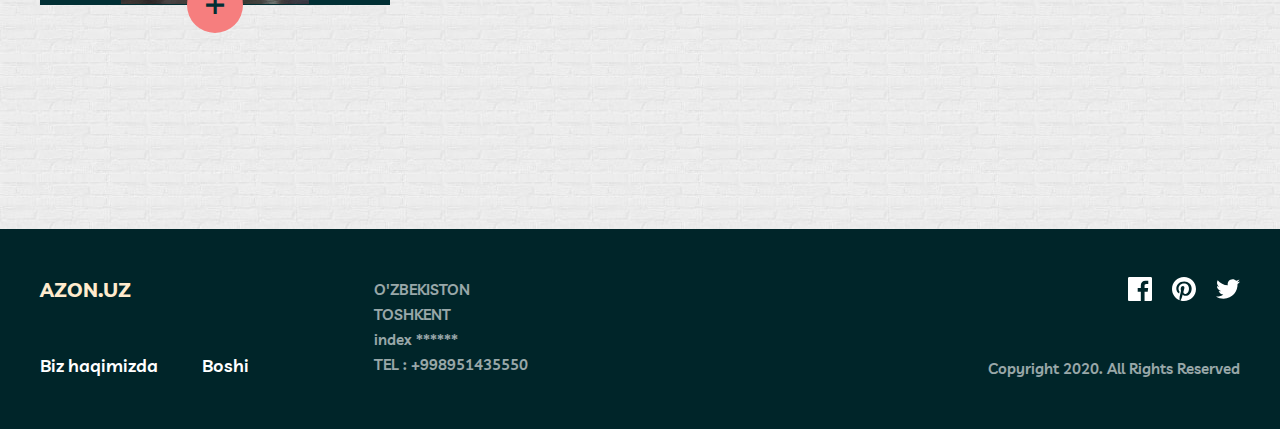
==== commit 1d7703b7: "f2" ====
--- a/index1.html
+++ b/index1.html
@@ -967,7 +967,7 @@
 
                 <div class="footer__inner__left__right">
                     <p class="footer__inner__left__right__text">
-                        O'ZBEKISTON <br> TOSHKENT <br> index 92714 <br> TEL : 949-833-7432
+                        O'ZBEKISTON <br> TOSHKENT <br> index ****** <br> TEL : +998951435550
                     </p>
                 </div>
             </div>
--- a/styles/main.css
+++ b/styles/main.css
@@ -141,7 +141,7 @@
 
 .section1 .header__left__logo {
   width: 160px;
-  height: 40px;
+  height: 50px;
   color: blanchedalmond;
   font-size: 20px;
   font-weight: bolder;
@@ -149,7 +149,7 @@
 
 .section1 .header__left__logo .logo {
   width: 160px;
-  height: 40px;
+  height: 50px;
   color: blanchedalmond;
   font-size: 20px;
   font-weight: bolder;
@@ -197,6 +197,13 @@
 @media screen and (max-width: 576px) {
   .section1 .header__right__links {
     margin-bottom: 50px;
+    display: -webkit-box;
+    display: -ms-flexbox;
+    display: flex;
+    -webkit-box-orient: vertical;
+    -webkit-box-direction: normal;
+        -ms-flex-direction: column;
+            flex-direction: column;
   }
 }
 
@@ -649,7 +656,7 @@
 
 .footer__inner__left__left__logo {
   width: 160px;
-  height: 40px;
+  height: 50px;
   color: blanchedalmond;
   font-size: 20px;
   font-weight: bolder;
@@ -659,7 +666,7 @@
 
 .footer__inner__left__left__logo .logo {
   width: 160px;
-  height: 40px;
+  height: 50px;
   color: blanchedalmond;
   font-size: 20px;
   font-weight: bolder;
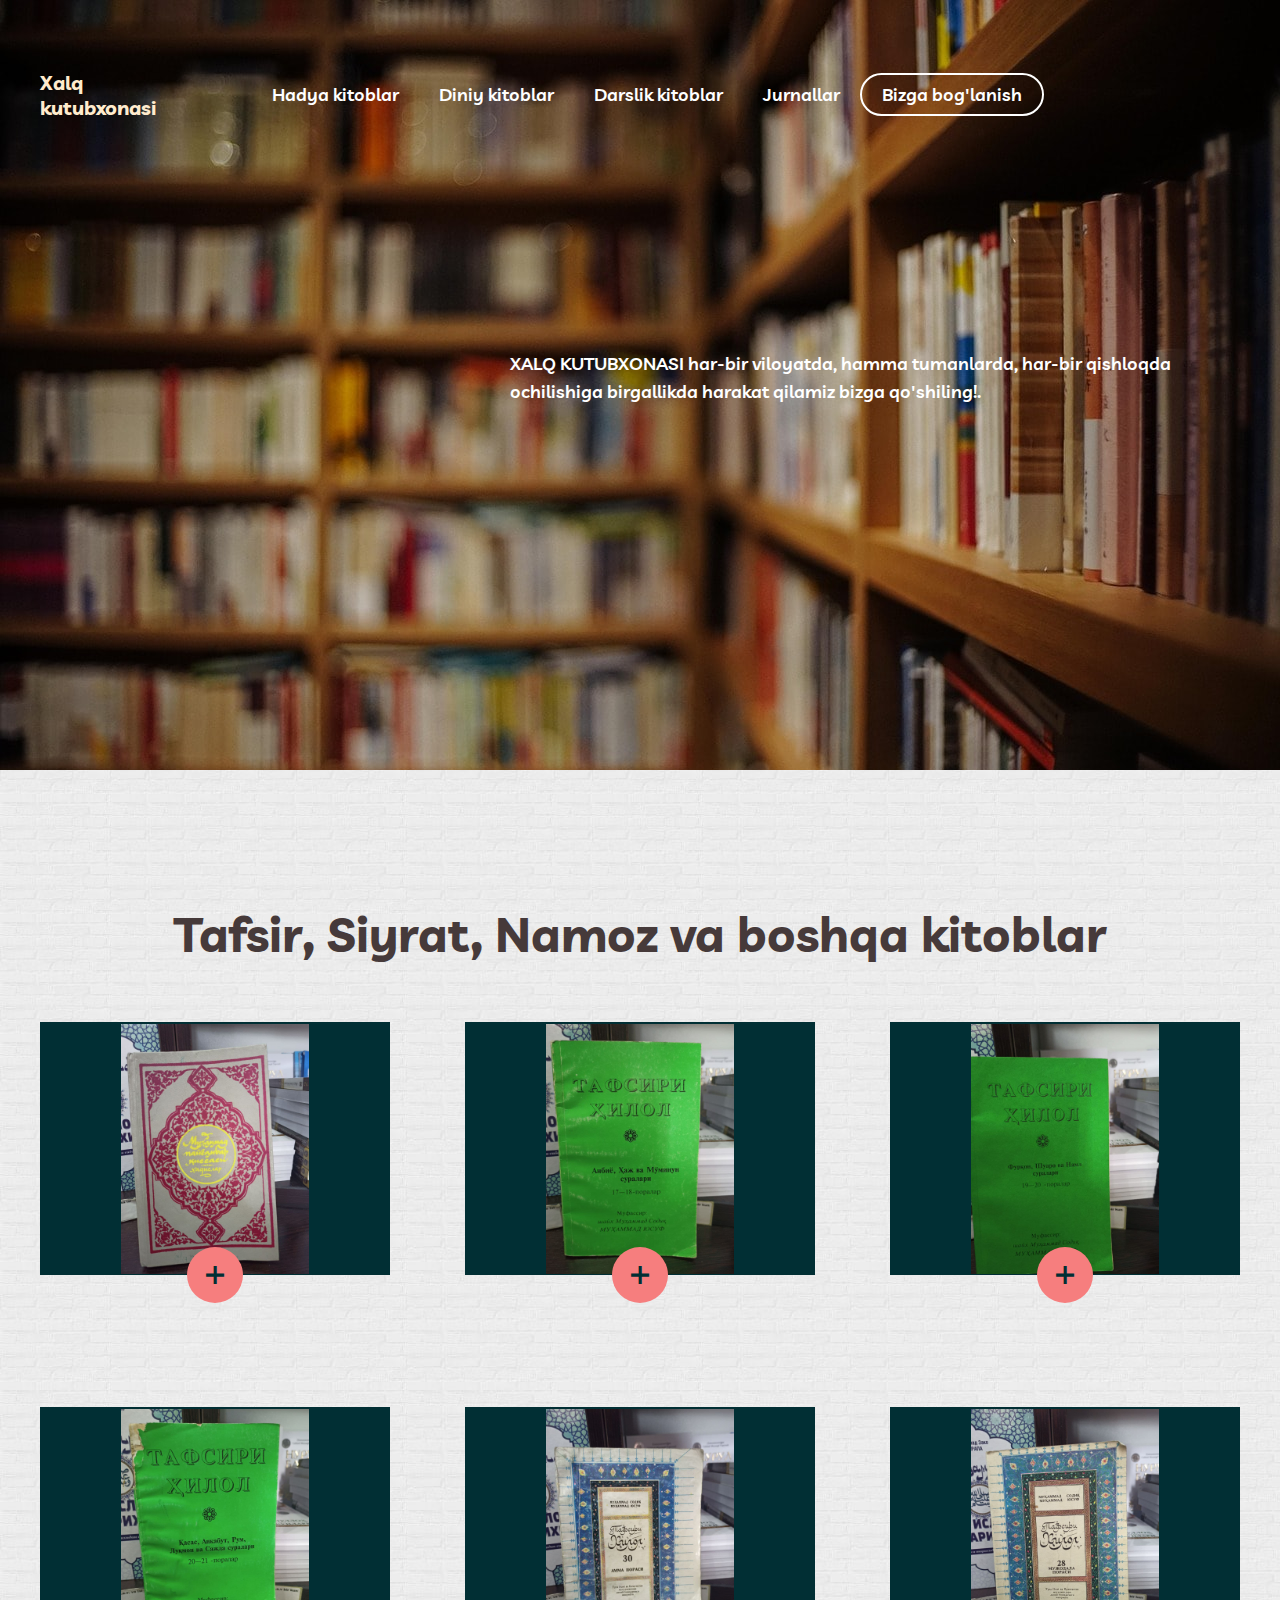
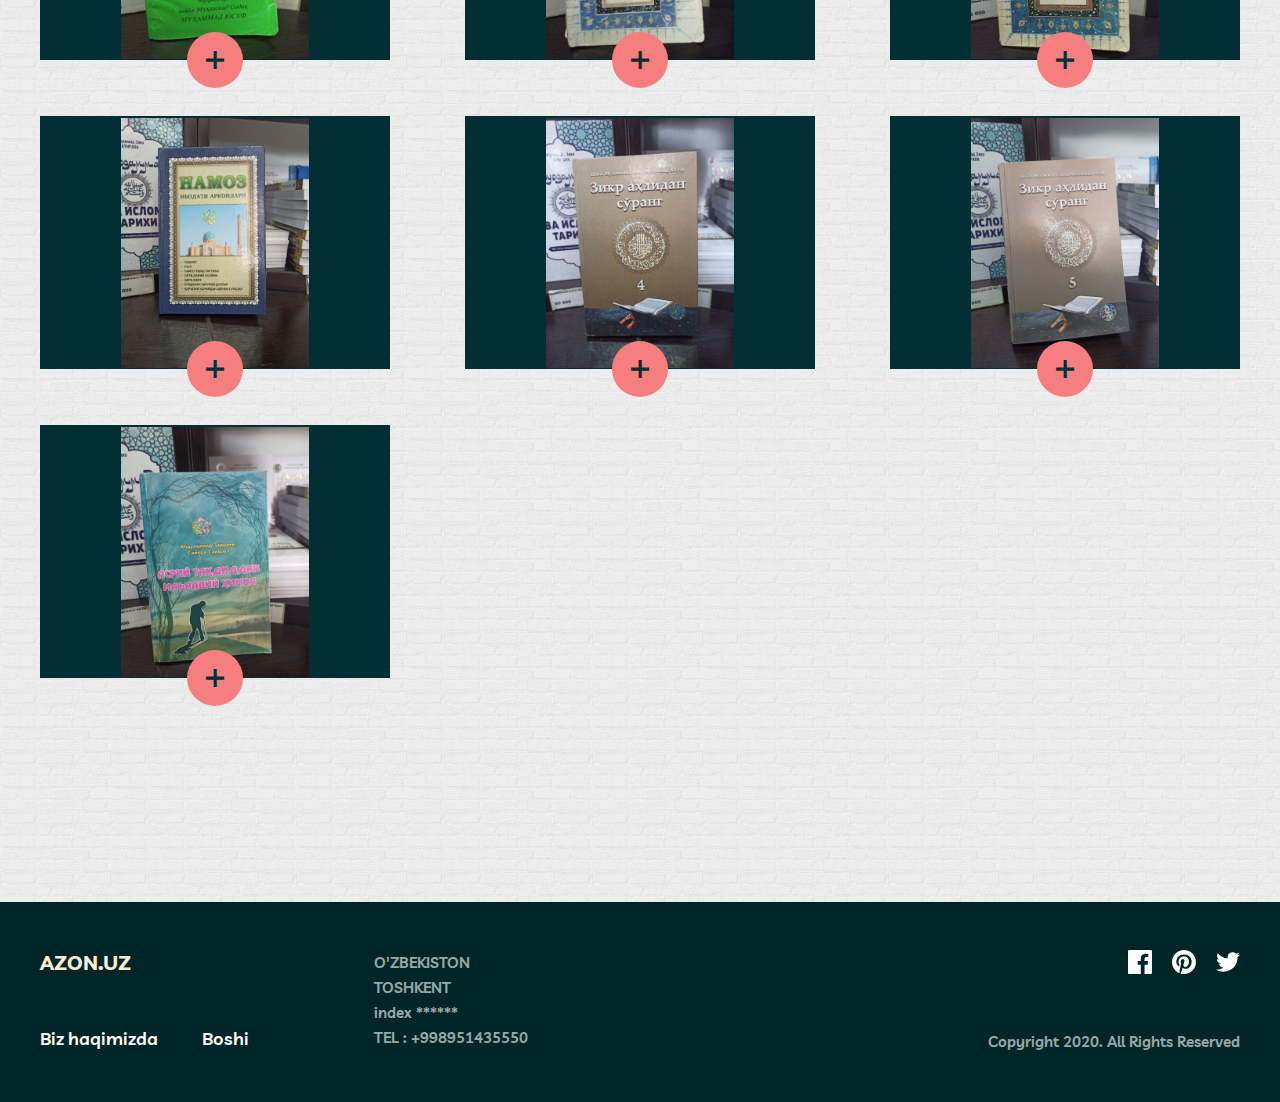
==== commit 45e4783a: "ff4" ====
--- a/index1.html
+++ b/index1.html
@@ -5,7 +5,7 @@
     <meta name="viewport" content="width=device-width, initial-scale=1.0">
     <link rel="stylesheet" href="./styles/main.css">
     <link rel="stylesheet" href="./fonts/stylesheet.css">
-    <title>Darsliklar</title>
+    <title>Diniy</title>
 </head>
 <body>
 
@@ -20,8 +20,8 @@
             </div>
 
             <div class="header__left">
-                <a href="#" class="header__left__logo logo-link">
-                    Azon kitoblari
+                <a href="https://xalqkutubxonasi.uz" class="header__left__logo logo-link">
+                    Xalq kutubxonasi
                     <!-- <img src="./images/logo.svg" class="logo" alt="logo"> -->
                 </a>
             </div>
@@ -30,15 +30,16 @@
             <div class="header__right" id="modal">
 
                 <div class="header__right__links" id="link-left">
-                    <a href="#" class="header__right__links__link1 header__right__links__link" id="link1">Biz haqimizda</a>
-                    <a href="./index.html" class="header__right__links__link2 header__right__links__link" id="link2">Quron</a>
-                    <a href="./index4.html" class="header__right__links__link2 header__right__links__link" id="link2">Tafsir</a>
-                    <a href="#" class="header__right__links__link2 header__right__links__link" id="link2">Boshqa bo'limlar</a>
-                    
+                    <!-- <a href="#" class="header__right__links__link1 header__right__links__link" id="link1">Biz haqimizda</a> -->
+                    <a href="./index.html" class="header__right__links__link2 header__right__links__link" id="link2">Hadya kitoblar</a>
+                    <a href="./index1.html" class="header__right__links__link2 header__right__links__link" id="link2">Diniy kitoblar</a>
+                    <a href="./index2.html" class="header__right__links__link2 header__right__links__link" id="link2">Darslik kitoblar</a>
+                    <a href="./index3.html" class="header__right__links__link2 header__right__links__link" id="link2">Jurnallar</a>
+
                 </div>
 
                 <div class="header__right__links2">
-                    <a href="#" class="header__right__links2__link">Bizga bog'lanish</a>
+                    <a href="tel: +998951435550" class="header__right__links2__link">Bizga bog'lanish</a>
                 </div>
             </div>
 
@@ -47,7 +48,9 @@
         <div class="section2_1__inner container">
             <h1 class="section2_1__inner__item"></h1>
             <p class="section2_1__inner__text">
-                We help companies build dynamic teams made up of top global talent. Using our network of passionate professionals we drive innovation and deliver incredible outcomes. Talented, diverse teams shape the best products and experiences. We’ll bring those teams to you.
+                XALQ KUTUBXONASI har-bir viloyatda, hamma tumanlarda, 
+                har-bir qishloqda ochilishiga birgallikda harakat 
+                qilamiz bizga qo'shiling!.
             </p>
         </div>
 
@@ -65,7 +68,7 @@
     
                     <div class="section2_2__row__blocks__block__left">
                         <a href="#" class="section2_2__row__blocks__block__left__link1">
-                            <img  src="./images/darsliklar/dinshunoslik1.jpg" alt="">
+                            <img  src="../images/Tafsir/siyrat.jpg" alt="">
                             <!-- <img src="./images/Oval1.png" alt="Oval1" class="section2_2__row__blocks__block__left__link1__img"> -->
                         </a>
                         <!-- <a href="#" class="section2_2__row__blocks__block__left__link2">Nikita Marks</a> -->
@@ -73,7 +76,7 @@
                     </div>
     
                     <div class="section2_2__row__blocks__block__right" id="blocks" data-item-order="0">
-                        <img src="./images/darsliklar/dinshunoslik.jpg" alt="">
+                        <img src="../images/Tafsir/siyrat1.jpg" alt="">
 
                         <!-- <a href="#" class="section2_2__row__blocks__block__right__link1">
                             Nikita Marks
@@ -112,7 +115,7 @@
     
                     <div class="section2_2__row__blocks__block__left">
                         <a href="#" class="section2_2__row__blocks__block__left__link1">
-                            <img src="./images/darsliklar/islomTarihi2.jpg" alt="">
+                            <img src="../images/Tafsir/tafsir1.jpg" alt="">
                             <!-- <img src="./images/Oval2.png" alt="Oval2" class="section2_2__row__blocks__block__left__link1__img"> -->
                         </a>
                         <!-- <a href="#" class="section2_2__row__blocks__block__left__link2">Cristian Duncan</a>
@@ -120,7 +123,7 @@
                     </div>
     
                     <div class="section2_2__row__blocks__block__right" id="blocks" data-item-order="1">
-                        <img src="./images/darsliklar/islomTarihi2.1.jpg" alt="">
+                        <img src="../images/Tafsir/tafsir1.1.jpg" alt="">
 
                         <!-- <a href="#" class="section2_2__row__blocks__block__right__link1">
                             Cristian Duncan
@@ -158,7 +161,7 @@
     
                     <div class="section2_2__row__blocks__block__left">
                         <a href="#" class="section2_2__row__blocks__block__left__link1">
-                            <img src="./images/darsliklar/matematika3.jpg" alt="">
+                            <img src="../images/Tafsir/tafsir2.jpg" alt="">
                             <!-- <img src="./images/Oval3.png" alt="Oval3" class="section2_2__row__blocks__block__left__link1__img"> -->
                         </a>
                         <!-- <a href="#" class="section2_2__row__blocks__block__left__link2">Cruz Hamer</a>
@@ -166,7 +169,7 @@
                     </div>
     
                     <div class="section2_2__row__blocks__block__right" id="blocks" data-item-order="2">
-                        <img src="./images/darsliklar/matematika3.1.jpg" alt="">
+                        <img src="../images/Tafsir/tafsir2.1.jpg" alt="">
 
                         <!-- <a href="#" class="section2_2__row__blocks__block__right__link1">
                             Cruz Hamer
@@ -209,7 +212,7 @@
     
                     <div class="section2_2__row__blocks__block__left">
                         <a href="#" class="section2_2__row__blocks__block__left__link1">
-                            <img src="./images/darsliklar/literatura4.jpg" alt="">
+                            <img src="../images/Tafsir/tafsir3.jpg" alt="">
                             <!-- <img src="./images/Oval4.png" alt="Oval4" class="section2_2__row__blocks__block__left__link1__img"> -->
                         </a>
                         <!-- <a href="#" class="section2_2__row__blocks__block__left__link2">Drake Heaton</a>
@@ -217,7 +220,7 @@
                     </div>
     
                     <div class="section2_2__row__blocks__block__right" id="blocks" data-item-order="3">
-                        <img src="./images/darsliklar/lliteratura4.1.jpg" alt="">
+                        <img src="../images/Tafsir/tafsir3.1.jpg" alt="">
 
                         <!-- <a href="#" class="section2_2__row__blocks__block__right__link1">
                             Drake Heaton
@@ -256,7 +259,7 @@
     
                     <div class="section2_2__row__blocks__block__left">
                         <a href="#" class="section2_2__row__blocks__block__left__link1">
-                            <img src="./images/darsliklar/english5.jpg" alt="">
+                            <img src="../images/Tafsir/tafsir4.jpg" alt="">
                             <!-- <img src="./images/Oval5.png" alt="Oval5" class="section2_2__row__blocks__block__left__link1__img"> -->
                         </a>
                         <!-- <a href="#" class="section2_2__row__blocks__block__left__link2">Griffin Wise</a>
@@ -264,7 +267,7 @@
                     </div>
     
                     <div class="section2_2__row__blocks__block__right" id="blocks" data-item-order="4">
-                        <img src="./images/darsliklar/english5.1.jpg" alt="">
+                        <img src="../images/Tafsir/tafsir4.1.jpg" alt="">
 
                         <!-- <a href="#" class="section2_2__row__blocks__block__right__link1">
                             Griffin Wise
@@ -302,7 +305,7 @@
     
                     <div class="section2_2__row__blocks__block__left">
                         <a href="#" class="section2_2__row__blocks__block__left__link1">
-                            <img src="./images/darsliklar/literatura6.jpg" alt="">
+                            <img src="../images/Tafsir/tafsir5.jpg" alt="">
                             <!-- <img src="./images/Oval1.png" alt="Oval1" class="section2_2__row__blocks__block__left__link1__img"> -->
                         </a>
                         <!-- <a href="#" class="section2_2__row__blocks__block__left__link2">Aden Allan</a>
@@ -310,7 +313,7 @@
                     </div>
     
                     <div class="section2_2__row__blocks__block__right" id="blocks" data-item-order="5">
-                        <img src="./images/darsliklar/literatura6.1.jpg" alt="">
+                        <img src="../images/Tafsir/tafsir5.1.jpg" alt="">
 
                         <!-- <a href="#" class="section2_2__row__blocks__block__right__link1">
                             Aden Allan
@@ -347,7 +350,7 @@
     
                     <div class="section2_2__row__blocks__block__left">
                         <a href="#" class="section2_2__row__blocks__block__left__link1">
-                            <img src="./images/darsliklar/english7.jpg" alt="">
+                            <img src="../images/Tafsir/namoz_kitob1.jpg" alt="">
                             <!-- <img src="./images/Oval1.png" alt="Oval1" class="section2_2__row__blocks__block__left__link1__img"> -->
                         </a>
                         <!-- <a href="#" class="section2_2__row__blocks__block__left__link2">Aden Allan</a>
@@ -355,7 +358,7 @@
                     </div>
     
                     <div class="section2_2__row__blocks__block__right" id="blocks" data-item-order="6">
-                        <img src="./images/darsliklar/engllish7.1.jpg" alt="">
+                        <img src="/images/Tafsir/namoz_kitob.jpg" alt="">
 
                         <!-- <a href="#" class="section2_2__row__blocks__block__right__link1">
                             Aden Allan
@@ -392,7 +395,7 @@
     
                     <div class="section2_2__row__blocks__block__left">
                         <a href="#" class="section2_2__row__blocks__block__left__link1">
-                            <img src="./images/darsliklar/matematika8.jpg" alt="">
+                            <img src="../images/Tafsir/zikr1.jpg" alt="">
                             <!-- <img src="./images/Oval1.png" alt="Oval1" class="section2_2__row__blocks__block__left__link1__img"> -->
                         </a>
                         <!-- <a href="#" class="section2_2__row__blocks__block__left__link2">Aden Allan</a>
@@ -400,7 +403,7 @@
                     </div>
     
                     <div class="section2_2__row__blocks__block__right" id="blocks" data-item-order="7">
-                        <img src="./images/darsliklar/matematika8.1.jpg" alt="">
+                        <img src="/images/Tafsir/zikr1.1.jpg" alt="">
 
                         <!-- <a href="#" class="section2_2__row__blocks__block__right__link1">
                             Aden Allan
@@ -437,7 +440,7 @@
     
                     <div class="section2_2__row__blocks__block__left">
                         <a href="#" class="section2_2__row__blocks__block__left__link1">
-                            <img src="./images/darsliklar/english9.jpg" alt="">
+                            <img src="../images/Tafsir/zikr2.jpg" alt="">
                             <!-- <img src="./images/Oval1.png" alt="Oval1" class="section2_2__row__blocks__block__left__link1__img"> -->
                         </a>
                         <!-- <a href="#" class="section2_2__row__blocks__block__left__link2">Aden Allan</a>
@@ -445,7 +448,7 @@
                     </div>
     
                     <div class="section2_2__row__blocks__block__right" id="blocks" data-item-order="8">
-                        <img src="./images/darsliklar/english9.1.jpg" alt="">
+                        <img src="/images/Tafsir/zikr2.2.jpg" alt="">
 
                         <!-- <a href="#" class="section2_2__row__blocks__block__right__link1">
                             Aden Allan
@@ -482,7 +485,7 @@
     
                     <div class="section2_2__row__blocks__block__left">
                         <a href="#" class="section2_2__row__blocks__block__left__link1">
-                            <img src="./images/darsliklar/biologiya10.jpg" alt="">
+                            <img src="../images/Tafsir/asriy.jpg" alt="">
                             <!-- <img src="./images/Oval1.png" alt="Oval1" class="section2_2__row__blocks__block__left__link1__img"> -->
                         </a>
                         <!-- <a href="#" class="section2_2__row__blocks__block__left__link2">Aden Allan</a>
@@ -490,7 +493,7 @@
                     </div>
     
                     <div class="section2_2__row__blocks__block__right" id="blocks" data-item-order="9">
-                        <img src="/images/darsliklar/biologiya10.1.jpg" alt="">
+                        <img src="/images/Tafsir/asriy1.jpg" alt="">
 
                         <!-- <a href="#" class="section2_2__row__blocks__block__right__link1">
                             Aden Allan
@@ -516,411 +519,6 @@
                 </div>
     
                 <a href="javascript: void(0)" class="section2_2__row__blocks__link-plus" id="plus" data-button-order="9">
-                    <span class="section2_2__row__blocks__link-plus__img1" id="spanPlus1">|</span>
-                    <span class="section2_2__row__blocks__link-plus__img2" id="spanPlus2">|</span>
-                </a>
-    
-            </div>
-            <div class="section2_2__row__blocks blocks3">
-
-                <div class="section2_2__row__blocks__block">
-    
-                    <div class="section2_2__row__blocks__block__left">
-                        <a href="#" class="section2_2__row__blocks__block__left__link1">
-                            <img src="./images/darsliklar/matem1.jpg" alt="">
-                            <!-- <img src="./images/Oval1.png" alt="Oval1" class="section2_2__row__blocks__block__left__link1__img"> -->
-                        </a>
-                        <!-- <a href="#" class="section2_2__row__blocks__block__left__link2">Aden Allan</a>
-                        <a href="#" class="section2_2__row__blocks__block__left__link3">Founder & CEO</a> -->
-                    </div>
-    
-                    <div class="section2_2__row__blocks__block__right" id="blocks" data-item-order="10">
-                        <img src="/images/darsliklar/matem1.1.jpg" alt="">
-
-                        <!-- <a href="#" class="section2_2__row__blocks__block__right__link1">
-                            Aden Allan
-                        </a>
-                        <p class="section2_2__row__blocks__block__right__text">
-                            “Empowered teams create truly amazing products. Set the north star and let them follow it.”
-                        </p>
-                        
-                        <div class="section2_2__row__blocks__block__right__link2">
-                                <svg href="#" class="section2_2__row__blocks__block__right__link2__link1" width="24" height="20" viewBox="0 0 24 20" xmlns="http://www.w3.org/2000/svg">
-                                    <path class="section2_2__row__blocks__block__right__link2__link1__img" id="Path" d="M24 2.55699C23.117 2.94899 22.168 3.21299 21.172 3.33199C22.189 2.72299 22.97 1.75799 23.337 0.607986C22.386 1.17199 21.332 1.58199 20.21 1.80299C19.313 0.845986 18.032 0.247986 16.616 0.247986C13.437 0.247986 11.101 3.21399 11.819 6.29299C7.728 6.08799 4.1 4.12799 1.671 1.14899C0.381 3.36199 1.002 6.25699 3.194 7.72299C2.388 7.69699 1.628 7.47599 0.965 7.10699C0.911 9.38799 2.546 11.522 4.914 11.997C4.221 12.185 3.462 12.229 2.69 12.081C3.316 14.037 5.134 15.46 7.29 15.5C5.22 17.123 2.612 17.848 0 17.54C2.179 18.937 4.768 19.752 7.548 19.752C16.69 19.752 21.855 12.031 21.543 5.10599C22.505 4.41099 23.34 3.54399 24 2.55699Z"/>
-                                </svg>
-
-                                <svg href="#" width="20" height="20" viewBox="0 0 20 20" class="section2_2__row__blocks__block__right__link2__link2" xmlns="http://www.w3.org/2000/svg">
-                                    <g class="section2_2__row__blocks__block__right__link2__link2__g">
-                                        <path id="Shape" class="section2_2__row__blocks__block__right__link2__link2__g__img" fill-rule="evenodd" clip-rule="evenodd" d="M2 0H18C19.1 0 20 0.9 20 2V18C20 19.1 19.1 20 18 20H2C0.9 20 0 19.1 0 18V2C0 0.9 0.9 0 2 0ZM6 17V8H3V17H6ZM4.5 6.3C3.5 6.3 2.7 5.5 2.7 4.5C2.7 3.5 3.5 2.7 4.5 2.7C5.5 2.7 6.3 3.5 6.3 4.5C6.3 5.5 5.5 6.3 4.5 6.3ZM14 17H17V11.3C17 9.4 15.4 7.8 13.5 7.8C12.6 7.8 11.5 8.4 11 9.2V8H8V17H11V11.7C11 10.9 11.7 10.2 12.5 10.2C13.3 10.2 14 10.9 14 11.7V17Z"/>
-                                    </g>
-                                 </svg>
-                        </div> -->
-
-                    </div>
-    
-                </div>
-    
-                <a href="javascript: void(0)" class="section2_2__row__blocks__link-plus" id="plus" data-button-order="10">
-                    <span class="section2_2__row__blocks__link-plus__img1" id="spanPlus1">|</span>
-                    <span class="section2_2__row__blocks__link-plus__img2" id="spanPlus2">|</span>
-                </a>
-    
-            </div>
-            <div class="section2_2__row__blocks blocks3">
-
-                <div class="section2_2__row__blocks__block">
-    
-                    <div class="section2_2__row__blocks__block__left">
-                        <a href="#" class="section2_2__row__blocks__block__left__link1">
-                            <img src="./images/darsliklar/matem2.jpg" alt="">
-                            <!-- <img src="./images/Oval1.png" alt="Oval1" class="section2_2__row__blocks__block__left__link1__img"> -->
-                        </a>
-                        <!-- <a href="#" class="section2_2__row__blocks__block__left__link2">Aden Allan</a>
-                        <a href="#" class="section2_2__row__blocks__block__left__link3">Founder & CEO</a> -->
-                    </div>
-    
-                    <div class="section2_2__row__blocks__block__right" id="blocks" data-item-order="11">
-                        <img src="/images/darsliklar/matem2.2.jpg" alt="">
-
-                        <!-- <a href="#" class="section2_2__row__blocks__block__right__link1">
-                            Aden Allan
-                        </a>
-                        <p class="section2_2__row__blocks__block__right__text">
-                            “Empowered teams create truly amazing products. Set the north star and let them follow it.”
-                        </p>
-                        
-                        <div class="section2_2__row__blocks__block__right__link2">
-                                <svg href="#" class="section2_2__row__blocks__block__right__link2__link1" width="24" height="20" viewBox="0 0 24 20" xmlns="http://www.w3.org/2000/svg">
-                                    <path class="section2_2__row__blocks__block__right__link2__link1__img" id="Path" d="M24 2.55699C23.117 2.94899 22.168 3.21299 21.172 3.33199C22.189 2.72299 22.97 1.75799 23.337 0.607986C22.386 1.17199 21.332 1.58199 20.21 1.80299C19.313 0.845986 18.032 0.247986 16.616 0.247986C13.437 0.247986 11.101 3.21399 11.819 6.29299C7.728 6.08799 4.1 4.12799 1.671 1.14899C0.381 3.36199 1.002 6.25699 3.194 7.72299C2.388 7.69699 1.628 7.47599 0.965 7.10699C0.911 9.38799 2.546 11.522 4.914 11.997C4.221 12.185 3.462 12.229 2.69 12.081C3.316 14.037 5.134 15.46 7.29 15.5C5.22 17.123 2.612 17.848 0 17.54C2.179 18.937 4.768 19.752 7.548 19.752C16.69 19.752 21.855 12.031 21.543 5.10599C22.505 4.41099 23.34 3.54399 24 2.55699Z"/>
-                                </svg>
-
-                                <svg href="#" width="20" height="20" viewBox="0 0 20 20" class="section2_2__row__blocks__block__right__link2__link2" xmlns="http://www.w3.org/2000/svg">
-                                    <g class="section2_2__row__blocks__block__right__link2__link2__g">
-                                        <path id="Shape" class="section2_2__row__blocks__block__right__link2__link2__g__img" fill-rule="evenodd" clip-rule="evenodd" d="M2 0H18C19.1 0 20 0.9 20 2V18C20 19.1 19.1 20 18 20H2C0.9 20 0 19.1 0 18V2C0 0.9 0.9 0 2 0ZM6 17V8H3V17H6ZM4.5 6.3C3.5 6.3 2.7 5.5 2.7 4.5C2.7 3.5 3.5 2.7 4.5 2.7C5.5 2.7 6.3 3.5 6.3 4.5C6.3 5.5 5.5 6.3 4.5 6.3ZM14 17H17V11.3C17 9.4 15.4 7.8 13.5 7.8C12.6 7.8 11.5 8.4 11 9.2V8H8V17H11V11.7C11 10.9 11.7 10.2 12.5 10.2C13.3 10.2 14 10.9 14 11.7V17Z"/>
-                                    </g>
-                                 </svg>
-                        </div> -->
-
-                    </div>
-    
-                </div>
-    
-                <a href="javascript: void(0)" class="section2_2__row__blocks__link-plus" id="plus" data-button-order="11">
-                    <span class="section2_2__row__blocks__link-plus__img1" id="spanPlus1">|</span>
-                    <span class="section2_2__row__blocks__link-plus__img2" id="spanPlus2">|</span>
-                </a>
-    
-            </div>
-            <div class="section2_2__row__blocks blocks3">
-
-                <div class="section2_2__row__blocks__block">
-    
-                    <div class="section2_2__row__blocks__block__left">
-                        <a href="#" class="section2_2__row__blocks__block__left__link1">
-                            <img src="./images/darsliklar/geometriya1.jpg" alt="">
-                            <!-- <img src="./images/Oval1.png" alt="Oval1" class="section2_2__row__blocks__block__left__link1__img"> -->
-                        </a>
-                        <!-- <a href="#" class="section2_2__row__blocks__block__left__link2">Aden Allan</a>
-                        <a href="#" class="section2_2__row__blocks__block__left__link3">Founder & CEO</a> -->
-                    </div>
-    
-                    <div class="section2_2__row__blocks__block__right" id="blocks" data-item-order="12">
-                        <img src="/images/darsliklar/geometriya1.1.jpg" alt="">
-
-                        <!-- <a href="#" class="section2_2__row__blocks__block__right__link1">
-                            Aden Allan
-                        </a>
-                        <p class="section2_2__row__blocks__block__right__text">
-                            “Empowered teams create truly amazing products. Set the north star and let them follow it.”
-                        </p>
-                        
-                        <div class="section2_2__row__blocks__block__right__link2">
-                                <svg href="#" class="section2_2__row__blocks__block__right__link2__link1" width="24" height="20" viewBox="0 0 24 20" xmlns="http://www.w3.org/2000/svg">
-                                    <path class="section2_2__row__blocks__block__right__link2__link1__img" id="Path" d="M24 2.55699C23.117 2.94899 22.168 3.21299 21.172 3.33199C22.189 2.72299 22.97 1.75799 23.337 0.607986C22.386 1.17199 21.332 1.58199 20.21 1.80299C19.313 0.845986 18.032 0.247986 16.616 0.247986C13.437 0.247986 11.101 3.21399 11.819 6.29299C7.728 6.08799 4.1 4.12799 1.671 1.14899C0.381 3.36199 1.002 6.25699 3.194 7.72299C2.388 7.69699 1.628 7.47599 0.965 7.10699C0.911 9.38799 2.546 11.522 4.914 11.997C4.221 12.185 3.462 12.229 2.69 12.081C3.316 14.037 5.134 15.46 7.29 15.5C5.22 17.123 2.612 17.848 0 17.54C2.179 18.937 4.768 19.752 7.548 19.752C16.69 19.752 21.855 12.031 21.543 5.10599C22.505 4.41099 23.34 3.54399 24 2.55699Z"/>
-                                </svg>
-
-                                <svg href="#" width="20" height="20" viewBox="0 0 20 20" class="section2_2__row__blocks__block__right__link2__link2" xmlns="http://www.w3.org/2000/svg">
-                                    <g class="section2_2__row__blocks__block__right__link2__link2__g">
-                                        <path id="Shape" class="section2_2__row__blocks__block__right__link2__link2__g__img" fill-rule="evenodd" clip-rule="evenodd" d="M2 0H18C19.1 0 20 0.9 20 2V18C20 19.1 19.1 20 18 20H2C0.9 20 0 19.1 0 18V2C0 0.9 0.9 0 2 0ZM6 17V8H3V17H6ZM4.5 6.3C3.5 6.3 2.7 5.5 2.7 4.5C2.7 3.5 3.5 2.7 4.5 2.7C5.5 2.7 6.3 3.5 6.3 4.5C6.3 5.5 5.5 6.3 4.5 6.3ZM14 17H17V11.3C17 9.4 15.4 7.8 13.5 7.8C12.6 7.8 11.5 8.4 11 9.2V8H8V17H11V11.7C11 10.9 11.7 10.2 12.5 10.2C13.3 10.2 14 10.9 14 11.7V17Z"/>
-                                    </g>
-                                 </svg>
-                        </div> -->
-
-                    </div>
-    
-                </div>
-    
-                <a href="javascript: void(0)" class="section2_2__row__blocks__link-plus" id="plus" data-button-order="12">
-                    <span class="section2_2__row__blocks__link-plus__img1" id="spanPlus1">|</span>
-                    <span class="section2_2__row__blocks__link-plus__img2" id="spanPlus2">|</span>
-                </a>
-    
-            </div>
-            <div class="section2_2__row__blocks blocks3">
-
-                <div class="section2_2__row__blocks__block">
-    
-                    <div class="section2_2__row__blocks__block__left">
-                        <a href="#" class="section2_2__row__blocks__block__left__link1">
-                            <img src="./images/darsliklar/imtihondan1.jpg" alt="">
-                            <!-- <img src="./images/Oval1.png" alt="Oval1" class="section2_2__row__blocks__block__left__link1__img"> -->
-                        </a>
-                        <!-- <a href="#" class="section2_2__row__blocks__block__left__link2">Aden Allan</a>
-                        <a href="#" class="section2_2__row__blocks__block__left__link3">Founder & CEO</a> -->
-                    </div>
-    
-                    <div class="section2_2__row__blocks__block__right" id="blocks" data-item-order="13">
-                        <img src="/images/darsliklar/imtihondan1.1.jpg" alt="">
-
-                        <!-- <a href="#" class="section2_2__row__blocks__block__right__link1">
-                            Aden Allan
-                        </a>
-                        <p class="section2_2__row__blocks__block__right__text">
-                            “Empowered teams create truly amazing products. Set the north star and let them follow it.”
-                        </p>
-                        
-                        <div class="section2_2__row__blocks__block__right__link2">
-                                <svg href="#" class="section2_2__row__blocks__block__right__link2__link1" width="24" height="20" viewBox="0 0 24 20" xmlns="http://www.w3.org/2000/svg">
-                                    <path class="section2_2__row__blocks__block__right__link2__link1__img" id="Path" d="M24 2.55699C23.117 2.94899 22.168 3.21299 21.172 3.33199C22.189 2.72299 22.97 1.75799 23.337 0.607986C22.386 1.17199 21.332 1.58199 20.21 1.80299C19.313 0.845986 18.032 0.247986 16.616 0.247986C13.437 0.247986 11.101 3.21399 11.819 6.29299C7.728 6.08799 4.1 4.12799 1.671 1.14899C0.381 3.36199 1.002 6.25699 3.194 7.72299C2.388 7.69699 1.628 7.47599 0.965 7.10699C0.911 9.38799 2.546 11.522 4.914 11.997C4.221 12.185 3.462 12.229 2.69 12.081C3.316 14.037 5.134 15.46 7.29 15.5C5.22 17.123 2.612 17.848 0 17.54C2.179 18.937 4.768 19.752 7.548 19.752C16.69 19.752 21.855 12.031 21.543 5.10599C22.505 4.41099 23.34 3.54399 24 2.55699Z"/>
-                                </svg>
-
-                                <svg href="#" width="20" height="20" viewBox="0 0 20 20" class="section2_2__row__blocks__block__right__link2__link2" xmlns="http://www.w3.org/2000/svg">
-                                    <g class="section2_2__row__blocks__block__right__link2__link2__g">
-                                        <path id="Shape" class="section2_2__row__blocks__block__right__link2__link2__g__img" fill-rule="evenodd" clip-rule="evenodd" d="M2 0H18C19.1 0 20 0.9 20 2V18C20 19.1 19.1 20 18 20H2C0.9 20 0 19.1 0 18V2C0 0.9 0.9 0 2 0ZM6 17V8H3V17H6ZM4.5 6.3C3.5 6.3 2.7 5.5 2.7 4.5C2.7 3.5 3.5 2.7 4.5 2.7C5.5 2.7 6.3 3.5 6.3 4.5C6.3 5.5 5.5 6.3 4.5 6.3ZM14 17H17V11.3C17 9.4 15.4 7.8 13.5 7.8C12.6 7.8 11.5 8.4 11 9.2V8H8V17H11V11.7C11 10.9 11.7 10.2 12.5 10.2C13.3 10.2 14 10.9 14 11.7V17Z"/>
-                                    </g>
-                                 </svg>
-                        </div> -->
-
-                    </div>
-    
-                </div>
-    
-                <a href="javascript: void(0)" class="section2_2__row__blocks__link-plus" id="plus" data-button-order="13">
-                    <span class="section2_2__row__blocks__link-plus__img1" id="spanPlus1">|</span>
-                    <span class="section2_2__row__blocks__link-plus__img2" id="spanPlus2">|</span>
-                </a>
-    
-            </div>
-            <div class="section2_2__row__blocks blocks3">
-
-                <div class="section2_2__row__blocks__block">
-    
-                    <div class="section2_2__row__blocks__block__left">
-                        <a href="#" class="section2_2__row__blocks__block__left__link1">
-                            <img src="./images/darsliklar/adabiyot1.jpg" alt="">
-                            <!-- <img src="./images/Oval1.png" alt="Oval1" class="section2_2__row__blocks__block__left__link1__img"> -->
-                        </a>
-                        <!-- <a href="#" class="section2_2__row__blocks__block__left__link2">Aden Allan</a>
-                        <a href="#" class="section2_2__row__blocks__block__left__link3">Founder & CEO</a> -->
-                    </div>
-    
-                    <div class="section2_2__row__blocks__block__right" id="blocks" data-item-order="14">
-                        <img src="/images/darsliklar/adabiyot1.1.jpg" alt="">
-
-                        <!-- <a href="#" class="section2_2__row__blocks__block__right__link1">
-                            Aden Allan
-                        </a>
-                        <p class="section2_2__row__blocks__block__right__text">
-                            “Empowered teams create truly amazing products. Set the north star and let them follow it.”
-                        </p>
-                        
-                        <div class="section2_2__row__blocks__block__right__link2">
-                                <svg href="#" class="section2_2__row__blocks__block__right__link2__link1" width="24" height="20" viewBox="0 0 24 20" xmlns="http://www.w3.org/2000/svg">
-                                    <path class="section2_2__row__blocks__block__right__link2__link1__img" id="Path" d="M24 2.55699C23.117 2.94899 22.168 3.21299 21.172 3.33199C22.189 2.72299 22.97 1.75799 23.337 0.607986C22.386 1.17199 21.332 1.58199 20.21 1.80299C19.313 0.845986 18.032 0.247986 16.616 0.247986C13.437 0.247986 11.101 3.21399 11.819 6.29299C7.728 6.08799 4.1 4.12799 1.671 1.14899C0.381 3.36199 1.002 6.25699 3.194 7.72299C2.388 7.69699 1.628 7.47599 0.965 7.10699C0.911 9.38799 2.546 11.522 4.914 11.997C4.221 12.185 3.462 12.229 2.69 12.081C3.316 14.037 5.134 15.46 7.29 15.5C5.22 17.123 2.612 17.848 0 17.54C2.179 18.937 4.768 19.752 7.548 19.752C16.69 19.752 21.855 12.031 21.543 5.10599C22.505 4.41099 23.34 3.54399 24 2.55699Z"/>
-                                </svg>
-
-                                <svg href="#" width="20" height="20" viewBox="0 0 20 20" class="section2_2__row__blocks__block__right__link2__link2" xmlns="http://www.w3.org/2000/svg">
-                                    <g class="section2_2__row__blocks__block__right__link2__link2__g">
-                                        <path id="Shape" class="section2_2__row__blocks__block__right__link2__link2__g__img" fill-rule="evenodd" clip-rule="evenodd" d="M2 0H18C19.1 0 20 0.9 20 2V18C20 19.1 19.1 20 18 20H2C0.9 20 0 19.1 0 18V2C0 0.9 0.9 0 2 0ZM6 17V8H3V17H6ZM4.5 6.3C3.5 6.3 2.7 5.5 2.7 4.5C2.7 3.5 3.5 2.7 4.5 2.7C5.5 2.7 6.3 3.5 6.3 4.5C6.3 5.5 5.5 6.3 4.5 6.3ZM14 17H17V11.3C17 9.4 15.4 7.8 13.5 7.8C12.6 7.8 11.5 8.4 11 9.2V8H8V17H11V11.7C11 10.9 11.7 10.2 12.5 10.2C13.3 10.2 14 10.9 14 11.7V17Z"/>
-                                    </g>
-                                 </svg>
-                        </div> -->
-
-                    </div>
-    
-                </div>
-    
-                <a href="javascript: void(0)" class="section2_2__row__blocks__link-plus" id="plus" data-button-order="14">
-                    <span class="section2_2__row__blocks__link-plus__img1" id="spanPlus1">|</span>
-                    <span class="section2_2__row__blocks__link-plus__img2" id="spanPlus2">|</span>
-                </a>
-    
-            </div>
-            <div class="section2_2__row__blocks blocks3">
-
-                <div class="section2_2__row__blocks__block">
-    
-                    <div class="section2_2__row__blocks__block__left">
-                        <a href="#" class="section2_2__row__blocks__block__left__link1">
-                            <img src="./images/darsliklar/onaTilidanMaruzalar1.jpg" alt="">
-                            <!-- <img src="./images/Oval1.png" alt="Oval1" class="section2_2__row__blocks__block__left__link1__img"> -->
-                        </a>
-                        <!-- <a href="#" class="section2_2__row__blocks__block__left__link2">Aden Allan</a>
-                        <a href="#" class="section2_2__row__blocks__block__left__link3">Founder & CEO</a> -->
-                    </div>
-    
-                    <div class="section2_2__row__blocks__block__right" id="blocks" data-item-order="15">
-                        <!-- <img src="/images/darsliklar/" alt=""> -->
-
-                        <a href="#" style="color: blueviolet;" class="section2_2__row__blocks__block__right__link1">
-                            Shu kitobni ichini rasmga olish adashib qolib ketibdi.   
-                        </a>
-                        <!-- <p class="section2_2__row__blocks__block__right__text">
-                            “Empowered teams create truly amazing products. Set the north star and let them follow it.”
-                        </p>
-                        
-                        <div class="section2_2__row__blocks__block__right__link2">
-                                <svg href="#" class="section2_2__row__blocks__block__right__link2__link1" width="24" height="20" viewBox="0 0 24 20" xmlns="http://www.w3.org/2000/svg">
-                                    <path class="section2_2__row__blocks__block__right__link2__link1__img" id="Path" d="M24 2.55699C23.117 2.94899 22.168 3.21299 21.172 3.33199C22.189 2.72299 22.97 1.75799 23.337 0.607986C22.386 1.17199 21.332 1.58199 20.21 1.80299C19.313 0.845986 18.032 0.247986 16.616 0.247986C13.437 0.247986 11.101 3.21399 11.819 6.29299C7.728 6.08799 4.1 4.12799 1.671 1.14899C0.381 3.36199 1.002 6.25699 3.194 7.72299C2.388 7.69699 1.628 7.47599 0.965 7.10699C0.911 9.38799 2.546 11.522 4.914 11.997C4.221 12.185 3.462 12.229 2.69 12.081C3.316 14.037 5.134 15.46 7.29 15.5C5.22 17.123 2.612 17.848 0 17.54C2.179 18.937 4.768 19.752 7.548 19.752C16.69 19.752 21.855 12.031 21.543 5.10599C22.505 4.41099 23.34 3.54399 24 2.55699Z"/>
-                                </svg>
-
-                                <svg href="#" width="20" height="20" viewBox="0 0 20 20" class="section2_2__row__blocks__block__right__link2__link2" xmlns="http://www.w3.org/2000/svg">
-                                    <g class="section2_2__row__blocks__block__right__link2__link2__g">
-                                        <path id="Shape" class="section2_2__row__blocks__block__right__link2__link2__g__img" fill-rule="evenodd" clip-rule="evenodd" d="M2 0H18C19.1 0 20 0.9 20 2V18C20 19.1 19.1 20 18 20H2C0.9 20 0 19.1 0 18V2C0 0.9 0.9 0 2 0ZM6 17V8H3V17H6ZM4.5 6.3C3.5 6.3 2.7 5.5 2.7 4.5C2.7 3.5 3.5 2.7 4.5 2.7C5.5 2.7 6.3 3.5 6.3 4.5C6.3 5.5 5.5 6.3 4.5 6.3ZM14 17H17V11.3C17 9.4 15.4 7.8 13.5 7.8C12.6 7.8 11.5 8.4 11 9.2V8H8V17H11V11.7C11 10.9 11.7 10.2 12.5 10.2C13.3 10.2 14 10.9 14 11.7V17Z"/>
-                                    </g>
-                                 </svg>
-                        </div> -->
-
-                    </div>
-    
-                </div>
-    
-                <a href="javascript: void(0)" class="section2_2__row__blocks__link-plus" id="plus" data-button-order="15">
-                    <span class="section2_2__row__blocks__link-plus__img1" id="spanPlus1">|</span>
-                    <span class="section2_2__row__blocks__link-plus__img2" id="spanPlus2">|</span>
-                </a>
-    
-            </div>
-            <div class="section2_2__row__blocks blocks3">
-
-                <div class="section2_2__row__blocks__block">
-    
-                    <div class="section2_2__row__blocks__block__left">
-                        <a href="#" class="section2_2__row__blocks__block__left__link1">
-                            <img src="./images/darsliklar/russkiyYaziyk1.jpg" alt="">
-                            <!-- <img src="./images/Oval1.png" alt="Oval1" class="section2_2__row__blocks__block__left__link1__img"> -->
-                        </a>
-                        <!-- <a href="#" class="section2_2__row__blocks__block__left__link2">Aden Allan</a>
-                        <a href="#" class="section2_2__row__blocks__block__left__link3">Founder & CEO</a> -->
-                    </div>
-    
-                    <div class="section2_2__row__blocks__block__right" id="blocks" data-item-order="16">
-                        <img src="/images/darsliklar/russkiyYaziyk1.1.jpg" alt="">
-
-                        <!-- <a href="#" class="section2_2__row__blocks__block__right__link1">
-                            Aden Allan
-                        </a>
-                        <p class="section2_2__row__blocks__block__right__text">
-                            “Empowered teams create truly amazing products. Set the north star and let them follow it.”
-                        </p>
-                        
-                        <div class="section2_2__row__blocks__block__right__link2">
-                                <svg href="#" class="section2_2__row__blocks__block__right__link2__link1" width="24" height="20" viewBox="0 0 24 20" xmlns="http://www.w3.org/2000/svg">
-                                    <path class="section2_2__row__blocks__block__right__link2__link1__img" id="Path" d="M24 2.55699C23.117 2.94899 22.168 3.21299 21.172 3.33199C22.189 2.72299 22.97 1.75799 23.337 0.607986C22.386 1.17199 21.332 1.58199 20.21 1.80299C19.313 0.845986 18.032 0.247986 16.616 0.247986C13.437 0.247986 11.101 3.21399 11.819 6.29299C7.728 6.08799 4.1 4.12799 1.671 1.14899C0.381 3.36199 1.002 6.25699 3.194 7.72299C2.388 7.69699 1.628 7.47599 0.965 7.10699C0.911 9.38799 2.546 11.522 4.914 11.997C4.221 12.185 3.462 12.229 2.69 12.081C3.316 14.037 5.134 15.46 7.29 15.5C5.22 17.123 2.612 17.848 0 17.54C2.179 18.937 4.768 19.752 7.548 19.752C16.69 19.752 21.855 12.031 21.543 5.10599C22.505 4.41099 23.34 3.54399 24 2.55699Z"/>
-                                </svg>
-
-                                <svg href="#" width="20" height="20" viewBox="0 0 20 20" class="section2_2__row__blocks__block__right__link2__link2" xmlns="http://www.w3.org/2000/svg">
-                                    <g class="section2_2__row__blocks__block__right__link2__link2__g">
-                                        <path id="Shape" class="section2_2__row__blocks__block__right__link2__link2__g__img" fill-rule="evenodd" clip-rule="evenodd" d="M2 0H18C19.1 0 20 0.9 20 2V18C20 19.1 19.1 20 18 20H2C0.9 20 0 19.1 0 18V2C0 0.9 0.9 0 2 0ZM6 17V8H3V17H6ZM4.5 6.3C3.5 6.3 2.7 5.5 2.7 4.5C2.7 3.5 3.5 2.7 4.5 2.7C5.5 2.7 6.3 3.5 6.3 4.5C6.3 5.5 5.5 6.3 4.5 6.3ZM14 17H17V11.3C17 9.4 15.4 7.8 13.5 7.8C12.6 7.8 11.5 8.4 11 9.2V8H8V17H11V11.7C11 10.9 11.7 10.2 12.5 10.2C13.3 10.2 14 10.9 14 11.7V17Z"/>
-                                    </g>
-                                 </svg>
-                        </div> -->
-
-                    </div>
-    
-                </div>
-    
-                <a href="javascript: void(0)" class="section2_2__row__blocks__link-plus" id="plus" data-button-order="16">
-                    <span class="section2_2__row__blocks__link-plus__img1" id="spanPlus1">|</span>
-                    <span class="section2_2__row__blocks__link-plus__img2" id="spanPlus2">|</span>
-                </a>
-    
-            </div>
-            <div class="section2_2__row__blocks blocks3">
-
-                <div class="section2_2__row__blocks__block">
-    
-                    <div class="section2_2__row__blocks__block__left">
-                        <a href="#" class="section2_2__row__blocks__block__left__link1">
-                            <img src="./images/darsliklar/russkiyIliteratura1.jpg" alt="">
-                            <!-- <img src="./images/Oval1.png" alt="Oval1" class="section2_2__row__blocks__block__left__link1__img"> -->
-                        </a>
-                        <!-- <a href="#" class="section2_2__row__blocks__block__left__link2">Aden Allan</a>
-                        <a href="#" class="section2_2__row__blocks__block__left__link3">Founder & CEO</a> -->
-                    </div>
-    
-                    <div class="section2_2__row__blocks__block__right" id="blocks" data-item-order="17">
-                        <img src="/images/darsliklar/russkiyIliteratura1.1.jpg" alt="">
-
-                        <!-- <a href="#" class="section2_2__row__blocks__block__right__link1">
-                            Aden Allan
-                        </a>
-                        <p class="section2_2__row__blocks__block__right__text">
-                            “Empowered teams create truly amazing products. Set the north star and let them follow it.”
-                        </p>
-                        
-                        <div class="section2_2__row__blocks__block__right__link2">
-                                <svg href="#" class="section2_2__row__blocks__block__right__link2__link1" width="24" height="20" viewBox="0 0 24 20" xmlns="http://www.w3.org/2000/svg">
-                                    <path class="section2_2__row__blocks__block__right__link2__link1__img" id="Path" d="M24 2.55699C23.117 2.94899 22.168 3.21299 21.172 3.33199C22.189 2.72299 22.97 1.75799 23.337 0.607986C22.386 1.17199 21.332 1.58199 20.21 1.80299C19.313 0.845986 18.032 0.247986 16.616 0.247986C13.437 0.247986 11.101 3.21399 11.819 6.29299C7.728 6.08799 4.1 4.12799 1.671 1.14899C0.381 3.36199 1.002 6.25699 3.194 7.72299C2.388 7.69699 1.628 7.47599 0.965 7.10699C0.911 9.38799 2.546 11.522 4.914 11.997C4.221 12.185 3.462 12.229 2.69 12.081C3.316 14.037 5.134 15.46 7.29 15.5C5.22 17.123 2.612 17.848 0 17.54C2.179 18.937 4.768 19.752 7.548 19.752C16.69 19.752 21.855 12.031 21.543 5.10599C22.505 4.41099 23.34 3.54399 24 2.55699Z"/>
-                                </svg>
-
-                                <svg href="#" width="20" height="20" viewBox="0 0 20 20" class="section2_2__row__blocks__block__right__link2__link2" xmlns="http://www.w3.org/2000/svg">
-                                    <g class="section2_2__row__blocks__block__right__link2__link2__g">
-                                        <path id="Shape" class="section2_2__row__blocks__block__right__link2__link2__g__img" fill-rule="evenodd" clip-rule="evenodd" d="M2 0H18C19.1 0 20 0.9 20 2V18C20 19.1 19.1 20 18 20H2C0.9 20 0 19.1 0 18V2C0 0.9 0.9 0 2 0ZM6 17V8H3V17H6ZM4.5 6.3C3.5 6.3 2.7 5.5 2.7 4.5C2.7 3.5 3.5 2.7 4.5 2.7C5.5 2.7 6.3 3.5 6.3 4.5C6.3 5.5 5.5 6.3 4.5 6.3ZM14 17H17V11.3C17 9.4 15.4 7.8 13.5 7.8C12.6 7.8 11.5 8.4 11 9.2V8H8V17H11V11.7C11 10.9 11.7 10.2 12.5 10.2C13.3 10.2 14 10.9 14 11.7V17Z"/>
-                                    </g>
-                                 </svg>
-                        </div> -->
-
-                    </div>
-    
-                </div>
-    
-                <a href="javascript: void(0)" class="section2_2__row__blocks__link-plus" id="plus" data-button-order="17">
-                    <span class="section2_2__row__blocks__link-plus__img1" id="spanPlus1">|</span>
-                    <span class="section2_2__row__blocks__link-plus__img2" id="spanPlus2">|</span>
-                </a>
-    
-            </div>
-            <div class="section2_2__row__blocks blocks3">
-
-                <div class="section2_2__row__blocks__block">
-    
-                    <div class="section2_2__row__blocks__block__left">
-                        <a href="#" class="section2_2__row__blocks__block__left__link1">
-                            <img src="./images/darsliklar/rusLiter1.jpg" alt="">
-                            <!-- <img src="./images/Oval1.png" alt="Oval1" class="section2_2__row__blocks__block__left__link1__img"> -->
-                        </a>
-                        <!-- <a href="#" class="section2_2__row__blocks__block__left__link2">Aden Allan</a>
-                        <a href="#" class="section2_2__row__blocks__block__left__link3">Founder & CEO</a> -->
-                    </div>
-    
-                    <div class="section2_2__row__blocks__block__right" id="blocks" data-item-order="18">
-                        <img src="/images/darsliklar/rusLiter1.1.jpg" alt="">
-
-                        <!-- <a href="#" class="section2_2__row__blocks__block__right__link1">
-                            Aden Allan
-                        </a>
-                        <p class="section2_2__row__blocks__block__right__text">
-                            “Empowered teams create truly amazing products. Set the north star and let them follow it.”
-                        </p>
-                        
-                        <div class="section2_2__row__blocks__block__right__link2">
-                                <svg href="#" class="section2_2__row__blocks__block__right__link2__link1" width="24" height="20" viewBox="0 0 24 20" xmlns="http://www.w3.org/2000/svg">
-                                    <path class="section2_2__row__blocks__block__right__link2__link1__img" id="Path" d="M24 2.55699C23.117 2.94899 22.168 3.21299 21.172 3.33199C22.189 2.72299 22.97 1.75799 23.337 0.607986C22.386 1.17199 21.332 1.58199 20.21 1.80299C19.313 0.845986 18.032 0.247986 16.616 0.247986C13.437 0.247986 11.101 3.21399 11.819 6.29299C7.728 6.08799 4.1 4.12799 1.671 1.14899C0.381 3.36199 1.002 6.25699 3.194 7.72299C2.388 7.69699 1.628 7.47599 0.965 7.10699C0.911 9.38799 2.546 11.522 4.914 11.997C4.221 12.185 3.462 12.229 2.69 12.081C3.316 14.037 5.134 15.46 7.29 15.5C5.22 17.123 2.612 17.848 0 17.54C2.179 18.937 4.768 19.752 7.548 19.752C16.69 19.752 21.855 12.031 21.543 5.10599C22.505 4.41099 23.34 3.54399 24 2.55699Z"/>
-                                </svg>
-
-                                <svg href="#" width="20" height="20" viewBox="0 0 20 20" class="section2_2__row__blocks__block__right__link2__link2" xmlns="http://www.w3.org/2000/svg">
-                                    <g class="section2_2__row__blocks__block__right__link2__link2__g">
-                                        <path id="Shape" class="section2_2__row__blocks__block__right__link2__link2__g__img" fill-rule="evenodd" clip-rule="evenodd" d="M2 0H18C19.1 0 20 0.9 20 2V18C20 19.1 19.1 20 18 20H2C0.9 20 0 19.1 0 18V2C0 0.9 0.9 0 2 0ZM6 17V8H3V17H6ZM4.5 6.3C3.5 6.3 2.7 5.5 2.7 4.5C2.7 3.5 3.5 2.7 4.5 2.7C5.5 2.7 6.3 3.5 6.3 4.5C6.3 5.5 5.5 6.3 4.5 6.3ZM14 17H17V11.3C17 9.4 15.4 7.8 13.5 7.8C12.6 7.8 11.5 8.4 11 9.2V8H8V17H11V11.7C11 10.9 11.7 10.2 12.5 10.2C13.3 10.2 14 10.9 14 11.7V17Z"/>
-                                    </g>
-                                 </svg>
-                        </div> -->
-
-                    </div>
-    
-                </div>
-    
-                <a href="javascript: void(0)" class="section2_2__row__blocks__link-plus" id="plus" data-button-order="18">
                     <span class="section2_2__row__blocks__link-plus__img1" id="spanPlus1">|</span>
                     <span class="section2_2__row__blocks__link-plus__img2" id="spanPlus2">|</span>
                 </a>
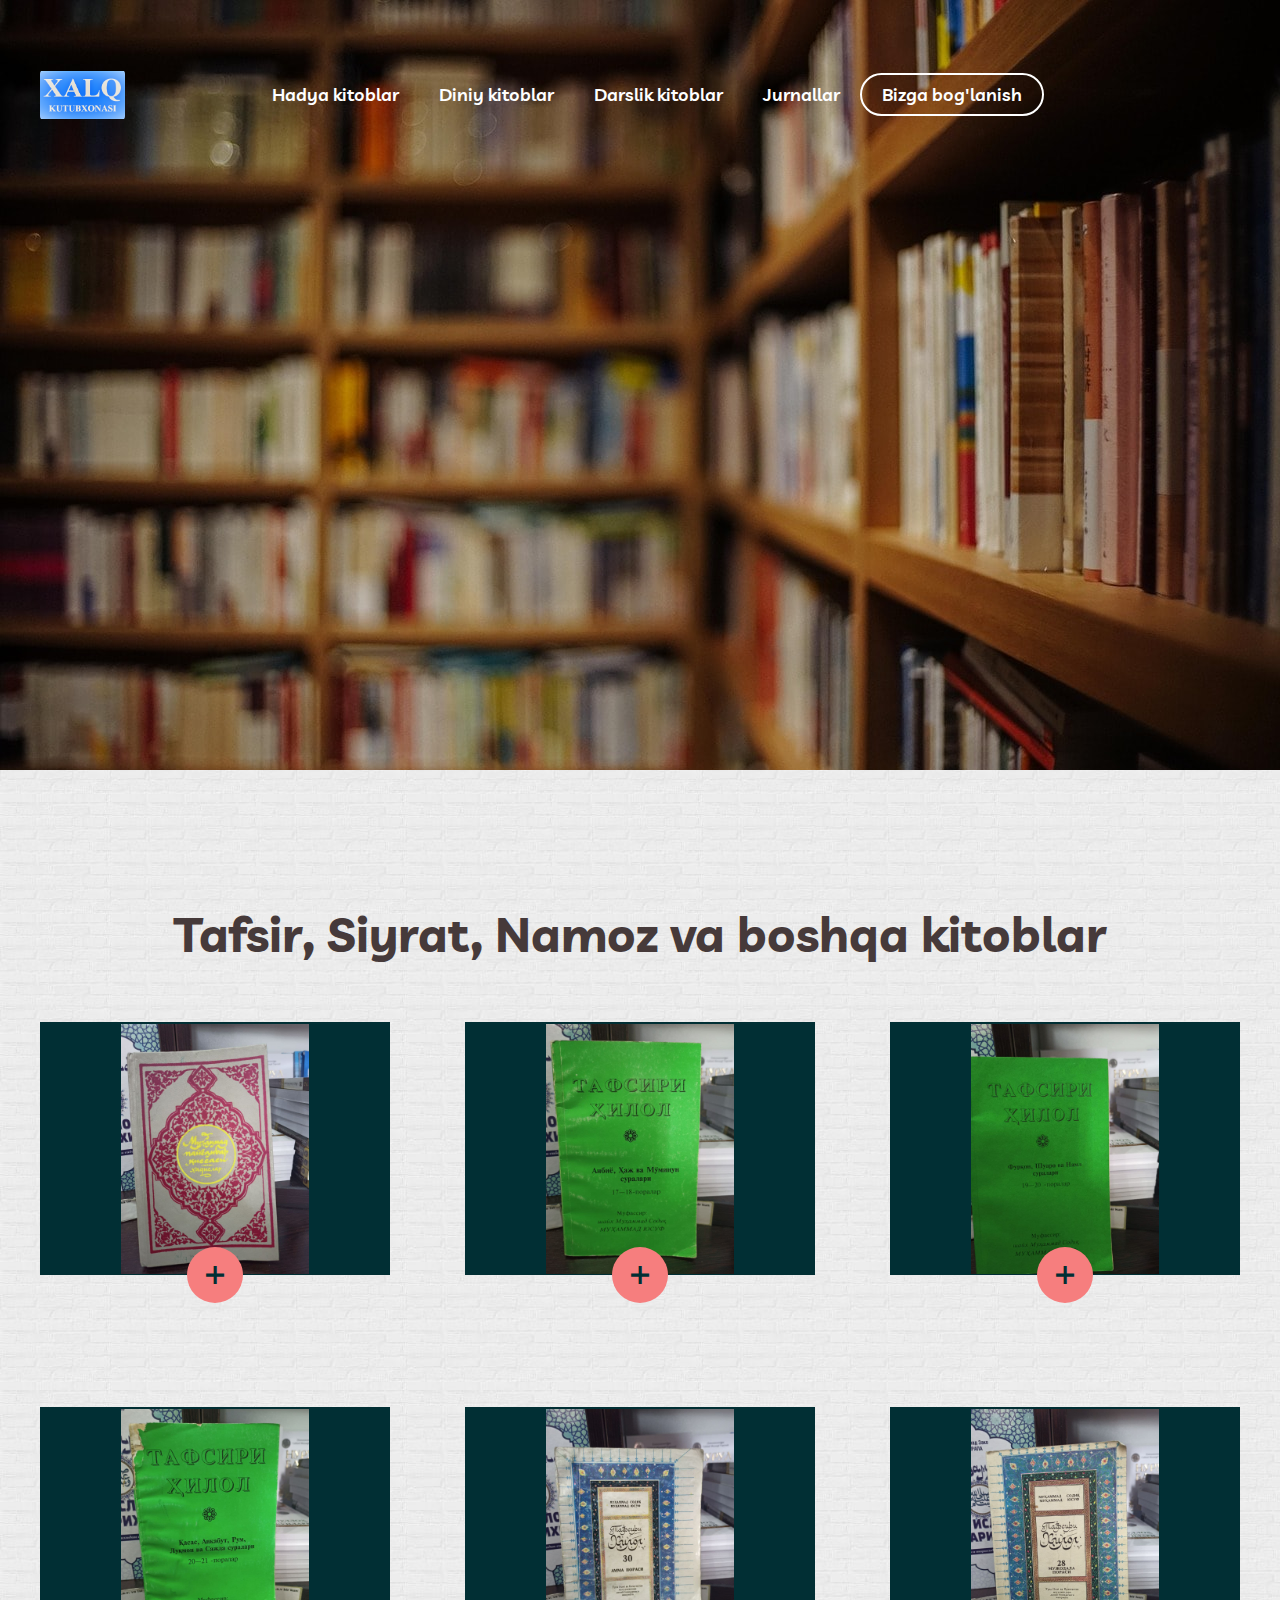
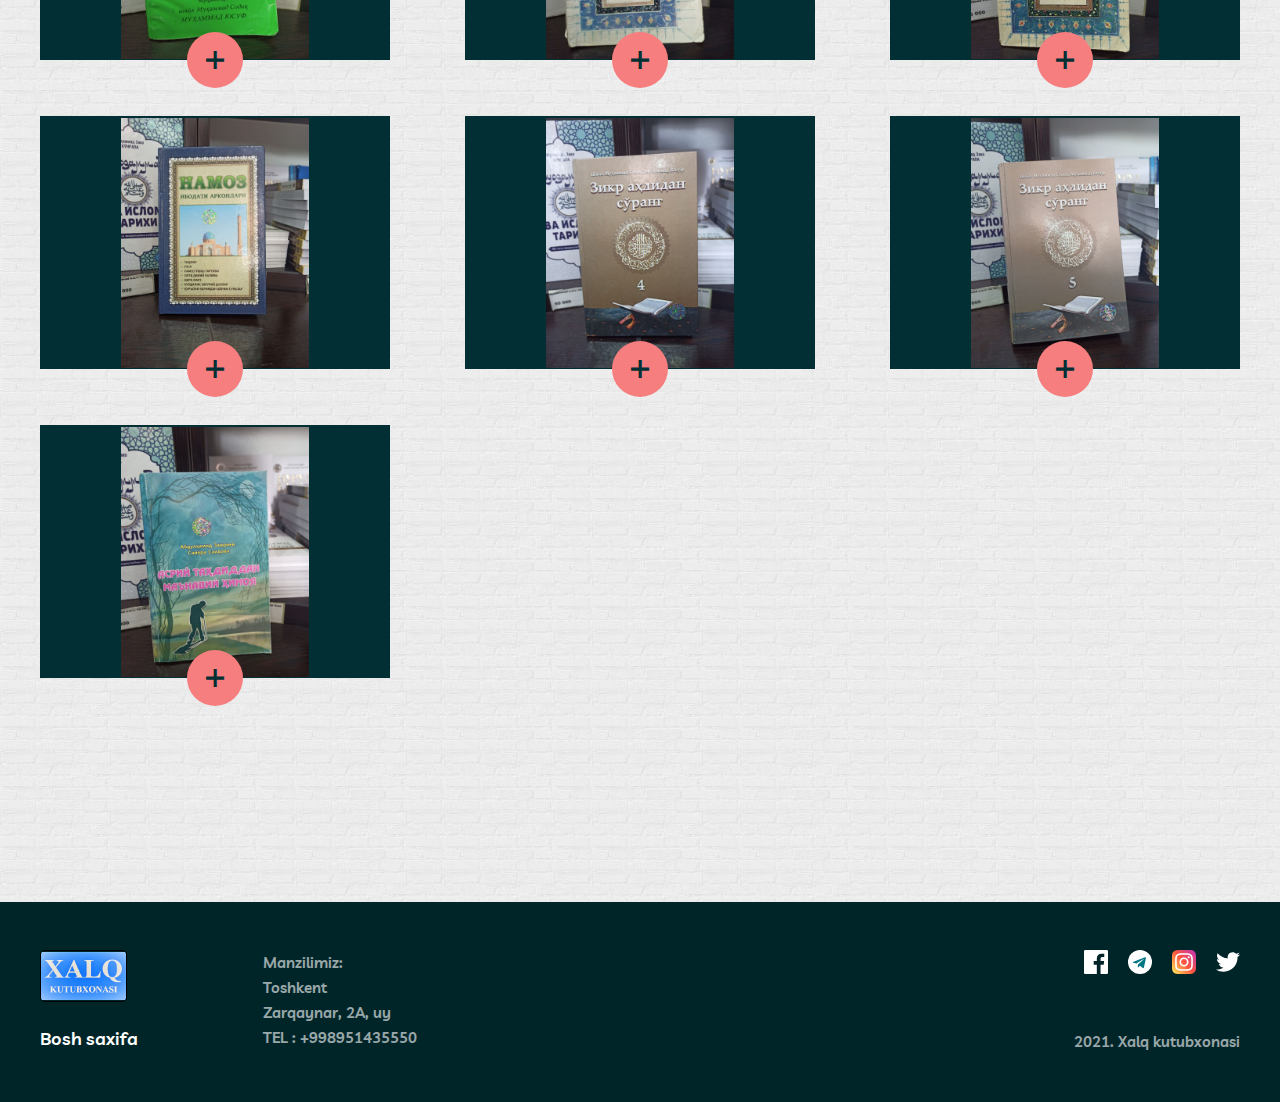
==== commit 4a3130b1: "ff11" ====
--- a/index1.html
+++ b/index1.html
@@ -21,8 +21,8 @@
 
             <div class="header__left">
                 <a href="https://xalqkutubxonasi.uz" class="header__left__logo logo-link">
-                    Xalq kutubxonasi
-                    <!-- <img src="./images/logo.svg" class="logo" alt="logo"> -->
+                    <!-- Xalq kutubxonasi -->
+                    <img src="./images/logo.png" class="logo" alt="logo">
                 </a>
             </div>
 
@@ -46,12 +46,12 @@
         </header>
 
         <div class="section2_1__inner container">
-            <h1 class="section2_1__inner__item"></h1>
+            <!-- <h1 class="section2_1__inner__item"></h1>
             <p class="section2_1__inner__text">
                 XALQ KUTUBXONASI har-bir viloyatda, hamma tumanlarda, 
                 har-bir qishloqda ochilishiga birgallikda harakat 
                 qilamiz bizga qo'shiling!.
-            </p>
+            </p> -->
         </div>
 
     </section>
@@ -555,17 +555,21 @@
             
             <div class="footer__inner__left">
                 <div class="footer__inner__left__left">
-                    <a href="#" class="footer__inner__left__left__logo logo-link">
-                        AZON.UZ
-                        <!-- <img src="./images/logo.svg" class="logo" alt="logo"> -->
+                    <a href="https://xalqkutubxonasi.uz" class="footer__inner__left__left__logo logo-link">
+                        <!-- Xalq kutubxonasi. -->
+                        <img src="./images/logo.png" class="logo" alt="logo">
                     </a>
-                    <a href="#" class="footer__inner__left__left__link1">Biz haqimizda</a>
-                    <a href="#" class="footer__inner__left__left__link2">Boshi</a>
+                    <!-- <a href="#" class="footer__inner__left__left__link1">Biz haqimizda</a> -->
+                    <a  target="_blank" href="#" class="footer__inner__left__left__link2">Bosh saxifa</a>
                 </div>
 
                 <div class="footer__inner__left__right">
                     <p class="footer__inner__left__right__text">
-                        O'ZBEKISTON <br> TOSHKENT <br> index ****** <br> TEL : +998951435550
+                        Manzilimiz: <br>
+                         Toshkent <br>
+                         <a href="https://g.page/azonkitoblari?share">Zarqaynar, 2A, uy</a> <br>
+                         <a href="tel:+998951435550">TEL : +998951435550</a>
+
                     </p>
                 </div>
             </div>
@@ -574,20 +578,30 @@
 
                 <div class="footer__inner__right__icon">
 
-                    <svg class="footer__inner__right__icon__facebook" width="24" height="24" viewBox="0 0 24 24" xmlns="http://www.w3.org/2000/svg">
-                        <path d="M22.675 0H1.325C0.593 0 0 0.593 0 1.325V22.676C0 23.407 0.593 24 1.325 24H12.82V14.706H9.692V11.084H12.82V8.413C12.82 5.313 14.713 3.625 17.479 3.625C18.804 3.625 19.942 3.724 20.274 3.768V7.008L18.356 7.009C16.852 7.009 16.561 7.724 16.561 8.772V11.085H20.148L19.681 14.707H16.561V24H22.677C23.407 24 24 23.407 24 22.675V1.325C24 0.593 23.407 0 22.675 0Z"/>
-                    </svg>
-
-                    <svg class="footer__inner__right__icon__path" width="24" height="24" viewBox="0 0 24 24" xmlns="http://www.w3.org/2000/svg">
-                        <path id="Path" d="M12 0C5.373 0 0 5.372 0 12C0 17.084 3.163 21.426 7.627 23.174C7.522 22.225 7.427 20.769 7.669 19.733C7.887 18.796 9.076 13.768 9.076 13.768C9.076 13.768 8.717 13.049 8.717 11.986C8.717 10.318 9.684 9.072 10.888 9.072C11.911 9.072 12.406 9.841 12.406 10.762C12.406 11.791 11.751 13.33 11.412 14.757C11.129 15.951 12.011 16.926 13.189 16.926C15.322 16.926 16.961 14.677 16.961 11.431C16.961 8.558 14.897 6.549 11.949 6.549C8.535 6.549 6.531 9.11 6.531 11.756C6.531 12.787 6.928 13.894 7.424 14.494C7.522 14.613 7.536 14.718 7.507 14.839L7.174 16.199C7.121 16.419 7 16.466 6.772 16.36C5.273 15.662 4.336 13.471 4.336 11.711C4.336 7.926 7.086 4.449 12.265 4.449C16.428 4.449 19.663 7.416 19.663 11.38C19.663 15.516 17.056 18.844 13.436 18.844C12.22 18.844 11.077 18.213 10.686 17.466L9.938 20.319C9.667 21.362 8.936 22.669 8.446 23.465C9.57 23.812 10.763 24 12 24C18.627 24 24 18.627 24 12C24 5.372 18.627 0 12 0Z"/>
-                    </svg>
-
-                    <svg class="footer__inner__right__icon__twitter" width="24" height="20" viewBox="0 0 24 20" xmlns="http://www.w3.org/2000/svg">
-                        <path id="Path" d="M24 2.55699C23.117 2.94899 22.168 3.21299 21.172 3.33199C22.189 2.72299 22.97 1.75799 23.337 0.607986C22.386 1.17199 21.332 1.58199 20.21 1.80299C19.313 0.845986 18.032 0.247986 16.616 0.247986C13.437 0.247986 11.101 3.21399 11.819 6.29299C7.728 6.08799 4.1 4.12799 1.671 1.14899C0.381 3.36199 1.002 6.25699 3.194 7.72299C2.388 7.69699 1.628 7.47599 0.965 7.10699C0.911 9.38799 2.546 11.522 4.914 11.997C4.221 12.185 3.462 12.229 2.69 12.081C3.316 14.037 5.134 15.46 7.29 15.5C5.22 17.123 2.612 17.848 0 17.54C2.179 18.937 4.768 19.752 7.548 19.752C16.69 19.752 21.855 12.031 21.543 5.10599C22.505 4.41099 23.34 3.54399 24 2.55699Z"/>
-                    </svg>
+                    <a href="https://www.facebook.com/xalqkutubxonasi">
+                        <svg class="footer__inner__right__icon__facebook" width="24" height="24" viewBox="0 0 24 24" xmlns="http://www.w3.org/2000/svg">
+                            <path d="M22.675 0H1.325C0.593 0 0 0.593 0 1.325V22.676C0 23.407 0.593 24 1.325 24H12.82V14.706H9.692V11.084H12.82V8.413C12.82 5.313 14.713 3.625 17.479 3.625C18.804 3.625 19.942 3.724 20.274 3.768V7.008L18.356 7.009C16.852 7.009 16.561 7.724 16.561 8.772V11.085H20.148L19.681 14.707H16.561V24H22.677C23.407 24 24 23.407 24 22.675V1.325C24 0.593 23.407 0 22.675 0Z"/>
+                        </svg>
+                    </a>
+
+                    <a href="https://t.me/Azonkitoblari">
+                        <svg  class="footer__inner__right__icon__twitter" class="social-img" enable-background="new 0 0 24 24" height="24" viewBox="0 0 24 24" width="24" xmlns="http://www.w3.org/2000/svg"><circle cx="12" cy="12"  r="12"/><path d="m5.491 11.74 11.57-4.461c.537-.194 1.006.131.832.943l.001-.001-1.97 9.281c-.146.658-.537.818-1.084.508l-3-2.211-1.447 1.394c-.16.16-.295.295-.605.295l.213-3.053 5.56-5.023c.242-.213-.054-.333-.373-.121l-6.871 4.326-2.962-.924c-.643-.204-.657-.643.136-.953z" fill="#017785"/></svg>
+
+                    </a>
+
+                    <a href="http://Instagram.com/azonkitoblari">
+                        <svg  class="footer__inner__right__icon__twitter" class="social-img" enable-background="new 0 0 24 24" height="24" viewBox="0 0 24 24" width="24" xmlns="http://www.w3.org/2000/svg" xmlns:xlink="http://www.w3.org/1999/xlink"><linearGradient id="SVGID_1_" gradientTransform="matrix(0 -1.982 -1.844 0 -132.522 -51.077)" gradientUnits="userSpaceOnUse" x1="-37.106" x2="-26.555" y1="-72.705" y2="-84.047"><stop offset="0" stop-color="#fd5"/><stop offset=".5" stop-color="#ff543e"/><stop offset="1" stop-color="#c837ab"/></linearGradient><path d="m1.5 1.633c-1.886 1.959-1.5 4.04-1.5 10.362 0 5.25-.916 10.513 3.878 11.752 1.497.385 14.761.385 16.256-.002 1.996-.515 3.62-2.134 3.842-4.957.031-.394.031-13.185-.001-13.587-.236-3.007-2.087-4.74-4.526-5.091-.559-.081-.671-.105-3.539-.11-10.173.005-12.403-.448-14.41 1.633z" fill="url(#SVGID_1_)"/><path d="m11.998 3.139c-3.631 0-7.079-.323-8.396 3.057-.544 1.396-.465 3.209-.465 5.805 0 2.278-.073 4.419.465 5.804 1.314 3.382 4.79 3.058 8.394 3.058 3.477 0 7.062.362 8.395-3.058.545-1.41.465-3.196.465-5.804 0-3.462.191-5.697-1.488-7.375-1.7-1.7-3.999-1.487-7.374-1.487zm-.794 1.597c7.574-.012 8.538-.854 8.006 10.843-.189 4.137-3.339 3.683-7.211 3.683-7.06 0-7.263-.202-7.263-7.265 0-7.145.56-7.257 6.468-7.263zm5.524 1.471c-.587 0-1.063.476-1.063 1.063s.476 1.063 1.063 1.063 1.063-.476 1.063-1.063-.476-1.063-1.063-1.063zm-4.73 1.243c-2.513 0-4.55 2.038-4.55 4.551s2.037 4.55 4.55 4.55 4.549-2.037 4.549-4.55-2.036-4.551-4.549-4.551zm0 1.597c3.905 0 3.91 5.908 0 5.908-3.904 0-3.91-5.908 0-5.908z"/></svg>
+
+                    </a>                    
+
+                    <a href="http://Twitter.com/Azonkitoblari">
+                        <svg class="footer__inner__right__icon__twitter" width="24" height="20" viewBox="0 0 24 20" xmlns="http://www.w3.org/2000/svg">
+                            <path id="Path" d="M24 2.55699C23.117 2.94899 22.168 3.21299 21.172 3.33199C22.189 2.72299 22.97 1.75799 23.337 0.607986C22.386 1.17199 21.332 1.58199 20.21 1.80299C19.313 0.845986 18.032 0.247986 16.616 0.247986C13.437 0.247986 11.101 3.21399 11.819 6.29299C7.728 6.08799 4.1 4.12799 1.671 1.14899C0.381 3.36199 1.002 6.25699 3.194 7.72299C2.388 7.69699 1.628 7.47599 0.965 7.10699C0.911 9.38799 2.546 11.522 4.914 11.997C4.221 12.185 3.462 12.229 2.69 12.081C3.316 14.037 5.134 15.46 7.29 15.5C5.22 17.123 2.612 17.848 0 17.54C2.179 18.937 4.768 19.752 7.548 19.752C16.69 19.752 21.855 12.031 21.543 5.10599C22.505 4.41099 23.34 3.54399 24 2.55699Z"/>
+                        </svg>
+                    </a>
                 </div>
                 <p class="footer__inner__right__text">
-                    Copyright 2020. All Rights Reserved
+                    2021. Xalq kutubxonasi
                 </p>
 
             </div>
--- a/styles/main.css
+++ b/styles/main.css
@@ -140,21 +140,16 @@
 }
 
 .section1 .header__left__logo {
-  width: 160px;
+  width: 85px;
   height: 50px;
-  color: blanchedalmond;
-  font-size: 20px;
-  font-weight: bolder;
 }
 
 .section1 .header__left__logo .logo {
-  width: 160px;
+  width: 85px;
   height: 50px;
-  color: blanchedalmond;
-  font-size: 20px;
-  font-weight: bolder;
   -o-object-fit: contain;
      object-fit: contain;
+  border-radius: 4px;
 }
 
 .section1 .header__left__logo:hover {
@@ -654,24 +649,35 @@
   display: flex;
 }
 
+@media only screen and (max-width: 576px) {
+  .footer__inner__left__left {
+    display: -webkit-box;
+    display: -ms-flexbox;
+    display: flex;
+    -webkit-box-orient: vertical;
+    -webkit-box-direction: normal;
+        -ms-flex-direction: column;
+            flex-direction: column;
+    -webkit-box-align: center;
+        -ms-flex-align: center;
+            align-items: center;
+  }
+}
+
 .footer__inner__left__left__logo {
-  width: 160px;
+  width: 85px;
   height: 50px;
-  color: blanchedalmond;
-  font-size: 20px;
-  font-weight: bolder;
   display: block;
   margin-bottom: 25px;
 }
 
 .footer__inner__left__left__logo .logo {
-  width: 160px;
+  width: 85px;
   height: 50px;
-  color: blanchedalmond;
-  font-size: 20px;
-  font-weight: bolder;
   -o-object-fit: contain;
      object-fit: contain;
+  border: 1px solid #000;
+  border-radius: 5px;
 }
 
 .footer__inner__left__left__logo:hover {
@@ -704,7 +710,6 @@
   font-size: 18px;
   line-height: 28px;
   color: #FFFFFF;
-  margin-left: 40px;
 }
 
 .footer__inner__left__left__link2:hover {
@@ -727,6 +732,17 @@
   color: #FFFFFF;
   mix-blend-mode: normal;
   opacity: 0.6;
+  width: 160px;
+}
+
+.footer__inner__left__right__text a {
+  font-style: normal;
+  font-weight: 600;
+  font-size: 15px;
+  line-height: 25px;
+  color: #FFFFFF;
+  mix-blend-mode: normal;
+  opacity: 1;
   width: 160px;
 }
 
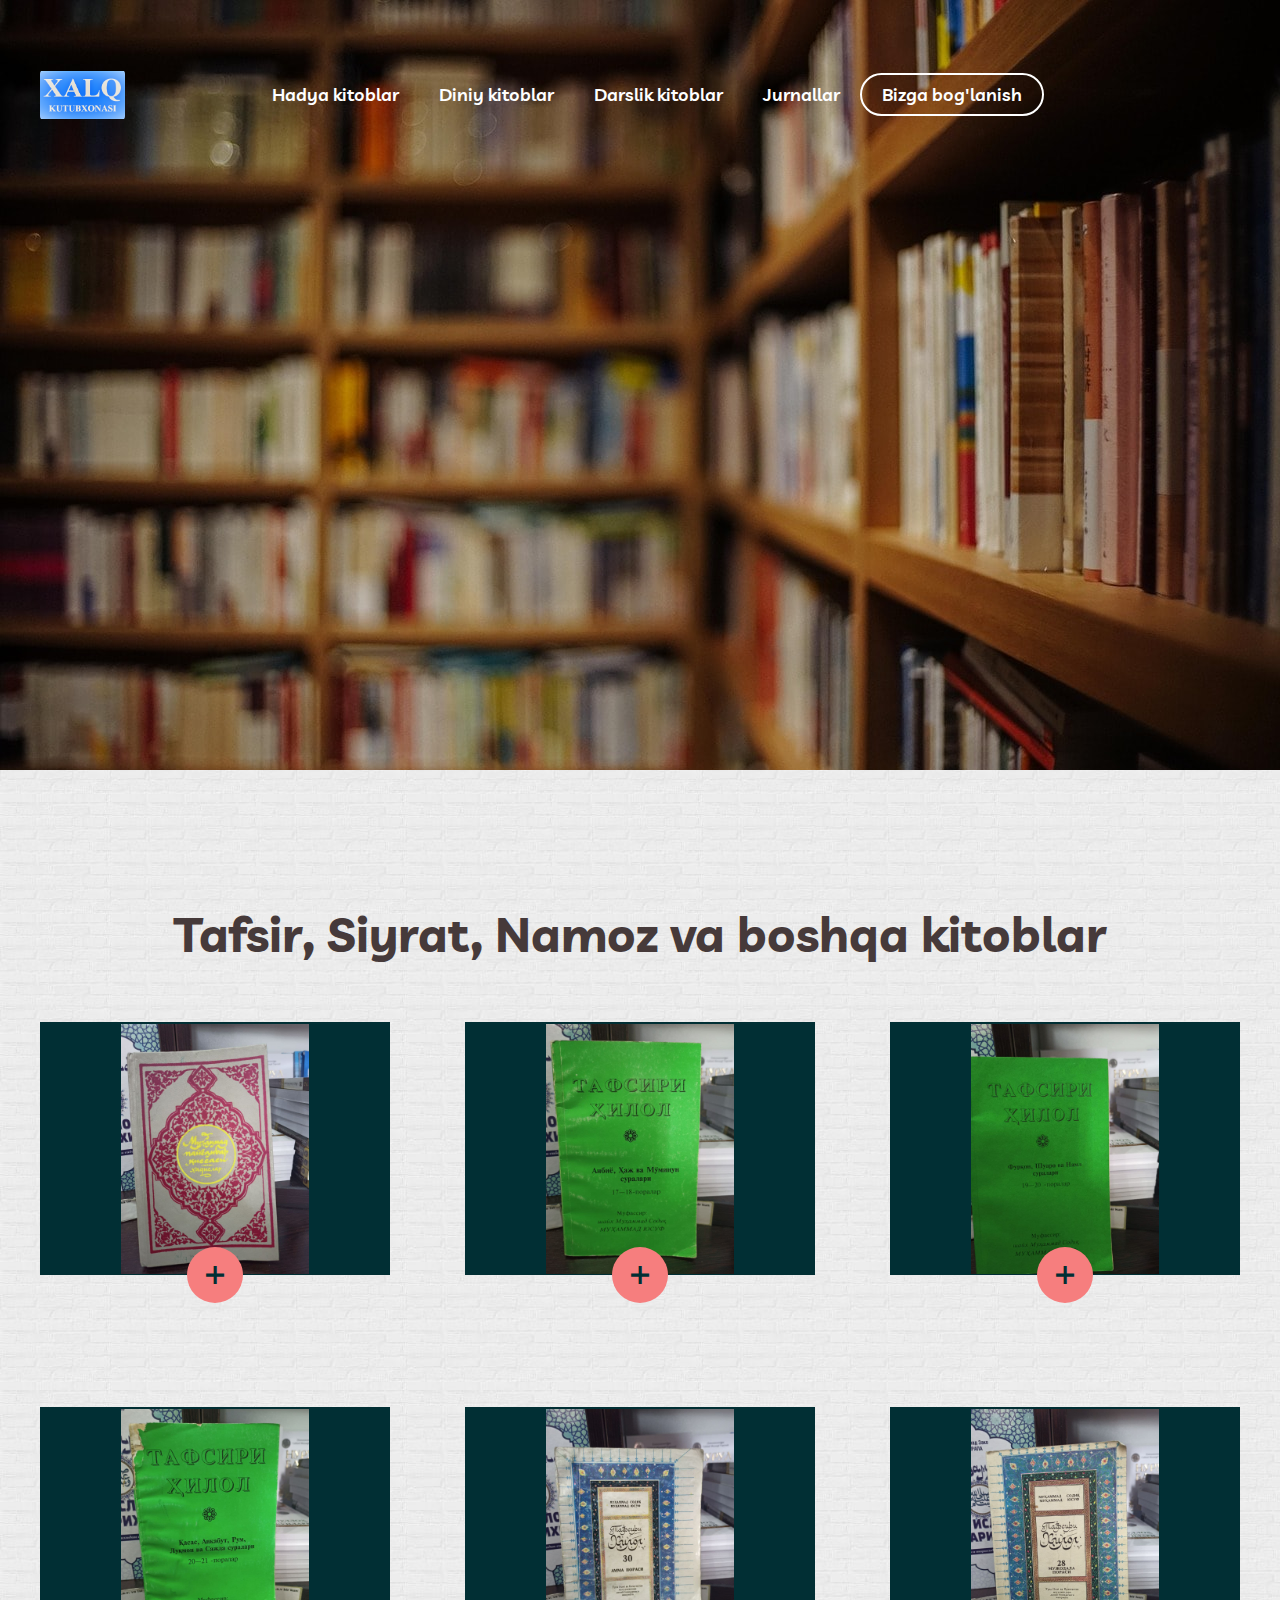
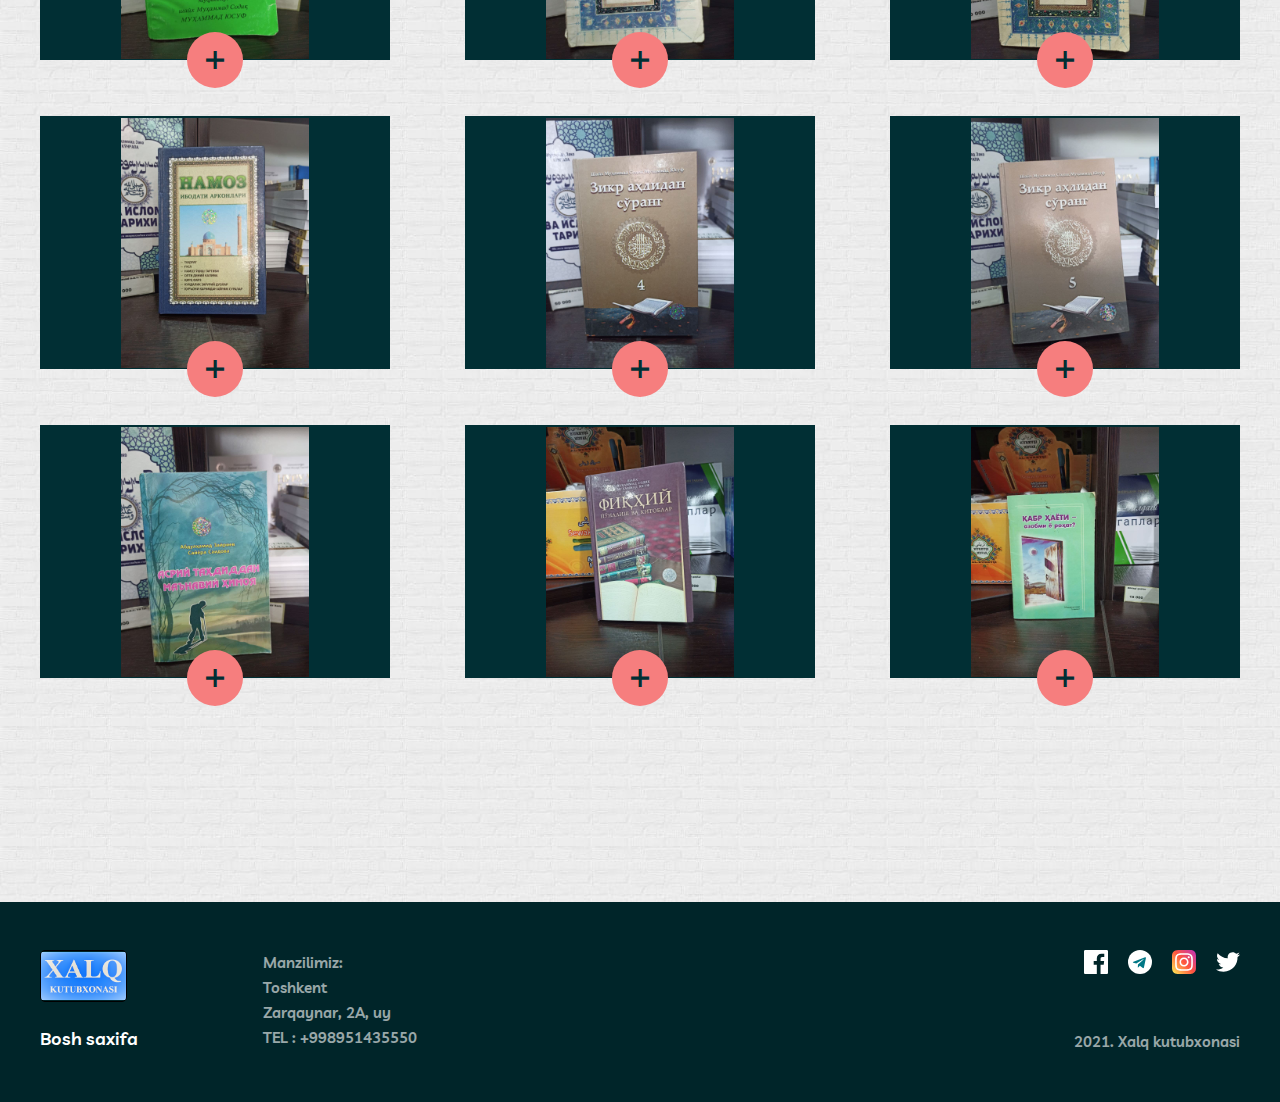
==== commit a5b8c885: "f1" ====
--- a/index1.html
+++ b/index1.html
@@ -435,94 +435,68 @@
     
             </div>
             <div class="section2_2__row__blocks blocks3">
-
-                <div class="section2_2__row__blocks__block">
-    
+                <div class="section2_2__row__blocks__block">
                     <div class="section2_2__row__blocks__block__left">
                         <a href="#" class="section2_2__row__blocks__block__left__link1">
                             <img src="../images/Tafsir/zikr2.jpg" alt="">
-                            <!-- <img src="./images/Oval1.png" alt="Oval1" class="section2_2__row__blocks__block__left__link1__img"> -->
-                        </a>
-                        <!-- <a href="#" class="section2_2__row__blocks__block__left__link2">Aden Allan</a>
-                        <a href="#" class="section2_2__row__blocks__block__left__link3">Founder & CEO</a> -->
-                    </div>
-    
+                        </a>
+                    </div>
                     <div class="section2_2__row__blocks__block__right" id="blocks" data-item-order="8">
                         <img src="/images/Tafsir/zikr2.2.jpg" alt="">
-
-                        <!-- <a href="#" class="section2_2__row__blocks__block__right__link1">
-                            Aden Allan
-                        </a>
-                        <p class="section2_2__row__blocks__block__right__text">
-                            “Empowered teams create truly amazing products. Set the north star and let them follow it.”
-                        </p>
-                        
-                        <div class="section2_2__row__blocks__block__right__link2">
-                                <svg href="#" class="section2_2__row__blocks__block__right__link2__link1" width="24" height="20" viewBox="0 0 24 20" xmlns="http://www.w3.org/2000/svg">
-                                    <path class="section2_2__row__blocks__block__right__link2__link1__img" id="Path" d="M24 2.55699C23.117 2.94899 22.168 3.21299 21.172 3.33199C22.189 2.72299 22.97 1.75799 23.337 0.607986C22.386 1.17199 21.332 1.58199 20.21 1.80299C19.313 0.845986 18.032 0.247986 16.616 0.247986C13.437 0.247986 11.101 3.21399 11.819 6.29299C7.728 6.08799 4.1 4.12799 1.671 1.14899C0.381 3.36199 1.002 6.25699 3.194 7.72299C2.388 7.69699 1.628 7.47599 0.965 7.10699C0.911 9.38799 2.546 11.522 4.914 11.997C4.221 12.185 3.462 12.229 2.69 12.081C3.316 14.037 5.134 15.46 7.29 15.5C5.22 17.123 2.612 17.848 0 17.54C2.179 18.937 4.768 19.752 7.548 19.752C16.69 19.752 21.855 12.031 21.543 5.10599C22.505 4.41099 23.34 3.54399 24 2.55699Z"/>
-                                </svg>
-
-                                <svg href="#" width="20" height="20" viewBox="0 0 20 20" class="section2_2__row__blocks__block__right__link2__link2" xmlns="http://www.w3.org/2000/svg">
-                                    <g class="section2_2__row__blocks__block__right__link2__link2__g">
-                                        <path id="Shape" class="section2_2__row__blocks__block__right__link2__link2__g__img" fill-rule="evenodd" clip-rule="evenodd" d="M2 0H18C19.1 0 20 0.9 20 2V18C20 19.1 19.1 20 18 20H2C0.9 20 0 19.1 0 18V2C0 0.9 0.9 0 2 0ZM6 17V8H3V17H6ZM4.5 6.3C3.5 6.3 2.7 5.5 2.7 4.5C2.7 3.5 3.5 2.7 4.5 2.7C5.5 2.7 6.3 3.5 6.3 4.5C6.3 5.5 5.5 6.3 4.5 6.3ZM14 17H17V11.3C17 9.4 15.4 7.8 13.5 7.8C12.6 7.8 11.5 8.4 11 9.2V8H8V17H11V11.7C11 10.9 11.7 10.2 12.5 10.2C13.3 10.2 14 10.9 14 11.7V17Z"/>
-                                    </g>
-                                 </svg>
-                        </div> -->
-
-                    </div>
-    
-                </div>
-    
+                    </div>
+                </div>
                 <a href="javascript: void(0)" class="section2_2__row__blocks__link-plus" id="plus" data-button-order="8">
                     <span class="section2_2__row__blocks__link-plus__img1" id="spanPlus1">|</span>
                     <span class="section2_2__row__blocks__link-plus__img2" id="spanPlus2">|</span>
                 </a>
-    
-            </div>
-            <div class="section2_2__row__blocks blocks3">
-
-                <div class="section2_2__row__blocks__block">
-    
+            </div>
+            <div class="section2_2__row__blocks blocks3">
+                <div class="section2_2__row__blocks__block">
                     <div class="section2_2__row__blocks__block__left">
                         <a href="#" class="section2_2__row__blocks__block__left__link1">
                             <img src="../images/Tafsir/asriy.jpg" alt="">
-                            <!-- <img src="./images/Oval1.png" alt="Oval1" class="section2_2__row__blocks__block__left__link1__img"> -->
-                        </a>
-                        <!-- <a href="#" class="section2_2__row__blocks__block__left__link2">Aden Allan</a>
-                        <a href="#" class="section2_2__row__blocks__block__left__link3">Founder & CEO</a> -->
-                    </div>
-    
+                        </a>
+                    </div>
                     <div class="section2_2__row__blocks__block__right" id="blocks" data-item-order="9">
                         <img src="/images/Tafsir/asriy1.jpg" alt="">
-
-                        <!-- <a href="#" class="section2_2__row__blocks__block__right__link1">
-                            Aden Allan
-                        </a>
-                        <p class="section2_2__row__blocks__block__right__text">
-                            “Empowered teams create truly amazing products. Set the north star and let them follow it.”
-                        </p>
-                        
-                        <div class="section2_2__row__blocks__block__right__link2">
-                                <svg href="#" class="section2_2__row__blocks__block__right__link2__link1" width="24" height="20" viewBox="0 0 24 20" xmlns="http://www.w3.org/2000/svg">
-                                    <path class="section2_2__row__blocks__block__right__link2__link1__img" id="Path" d="M24 2.55699C23.117 2.94899 22.168 3.21299 21.172 3.33199C22.189 2.72299 22.97 1.75799 23.337 0.607986C22.386 1.17199 21.332 1.58199 20.21 1.80299C19.313 0.845986 18.032 0.247986 16.616 0.247986C13.437 0.247986 11.101 3.21399 11.819 6.29299C7.728 6.08799 4.1 4.12799 1.671 1.14899C0.381 3.36199 1.002 6.25699 3.194 7.72299C2.388 7.69699 1.628 7.47599 0.965 7.10699C0.911 9.38799 2.546 11.522 4.914 11.997C4.221 12.185 3.462 12.229 2.69 12.081C3.316 14.037 5.134 15.46 7.29 15.5C5.22 17.123 2.612 17.848 0 17.54C2.179 18.937 4.768 19.752 7.548 19.752C16.69 19.752 21.855 12.031 21.543 5.10599C22.505 4.41099 23.34 3.54399 24 2.55699Z"/>
-                                </svg>
-
-                                <svg href="#" width="20" height="20" viewBox="0 0 20 20" class="section2_2__row__blocks__block__right__link2__link2" xmlns="http://www.w3.org/2000/svg">
-                                    <g class="section2_2__row__blocks__block__right__link2__link2__g">
-                                        <path id="Shape" class="section2_2__row__blocks__block__right__link2__link2__g__img" fill-rule="evenodd" clip-rule="evenodd" d="M2 0H18C19.1 0 20 0.9 20 2V18C20 19.1 19.1 20 18 20H2C0.9 20 0 19.1 0 18V2C0 0.9 0.9 0 2 0ZM6 17V8H3V17H6ZM4.5 6.3C3.5 6.3 2.7 5.5 2.7 4.5C2.7 3.5 3.5 2.7 4.5 2.7C5.5 2.7 6.3 3.5 6.3 4.5C6.3 5.5 5.5 6.3 4.5 6.3ZM14 17H17V11.3C17 9.4 15.4 7.8 13.5 7.8C12.6 7.8 11.5 8.4 11 9.2V8H8V17H11V11.7C11 10.9 11.7 10.2 12.5 10.2C13.3 10.2 14 10.9 14 11.7V17Z"/>
-                                    </g>
-                                 </svg>
-                        </div> -->
-
-                    </div>
-    
-                </div>
-    
+                    </div>
+                </div>
                 <a href="javascript: void(0)" class="section2_2__row__blocks__link-plus" id="plus" data-button-order="9">
                     <span class="section2_2__row__blocks__link-plus__img1" id="spanPlus1">|</span>
                     <span class="section2_2__row__blocks__link-plus__img2" id="spanPlus2">|</span>
                 </a>
-    
+            </div>
+            <div class="section2_2__row__blocks blocks3">
+                <div class="section2_2__row__blocks__block">
+                    <div class="section2_2__row__blocks__block__left">
+                        <a href="#" class="section2_2__row__blocks__block__left__link1">
+                            <img src="../images/Tafsir/fiqhiy.jpg" alt="">
+                        </a>
+                    </div>
+                    <div class="section2_2__row__blocks__block__right" id="blocks" data-item-order="10">
+                        <img src="/images/Tafsir/fiqhiy1.jpg" alt="">
+                    </div>
+                </div>
+                <a href="javascript: void(0)" class="section2_2__row__blocks__link-plus" id="plus" data-button-order="10">
+                    <span class="section2_2__row__blocks__link-plus__img1" id="spanPlus1">|</span>
+                    <span class="section2_2__row__blocks__link-plus__img2" id="spanPlus2">|</span>
+                </a>
+            </div>
+            <div class="section2_2__row__blocks blocks3">
+                <div class="section2_2__row__blocks__block">
+                    <div class="section2_2__row__blocks__block__left">
+                        <a href="#" class="section2_2__row__blocks__block__left__link1">
+                            <img src="../images/Tafsir/qabrhayoti.jpg" alt="">
+                        </a>
+                    </div>
+                    <div class="section2_2__row__blocks__block__right" id="blocks" data-item-order="11">
+                        <img src="/images/Tafsir/qabrhayoti1.jpg" alt="">
+                    </div>
+                </div>
+                <a href="javascript: void(0)" class="section2_2__row__blocks__link-plus" id="plus" data-button-order="11">
+                    <span class="section2_2__row__blocks__link-plus__img1" id="spanPlus1">|</span>
+                    <span class="section2_2__row__blocks__link-plus__img2" id="spanPlus2">|</span>
+                </a>
             </div>
 
         </div>
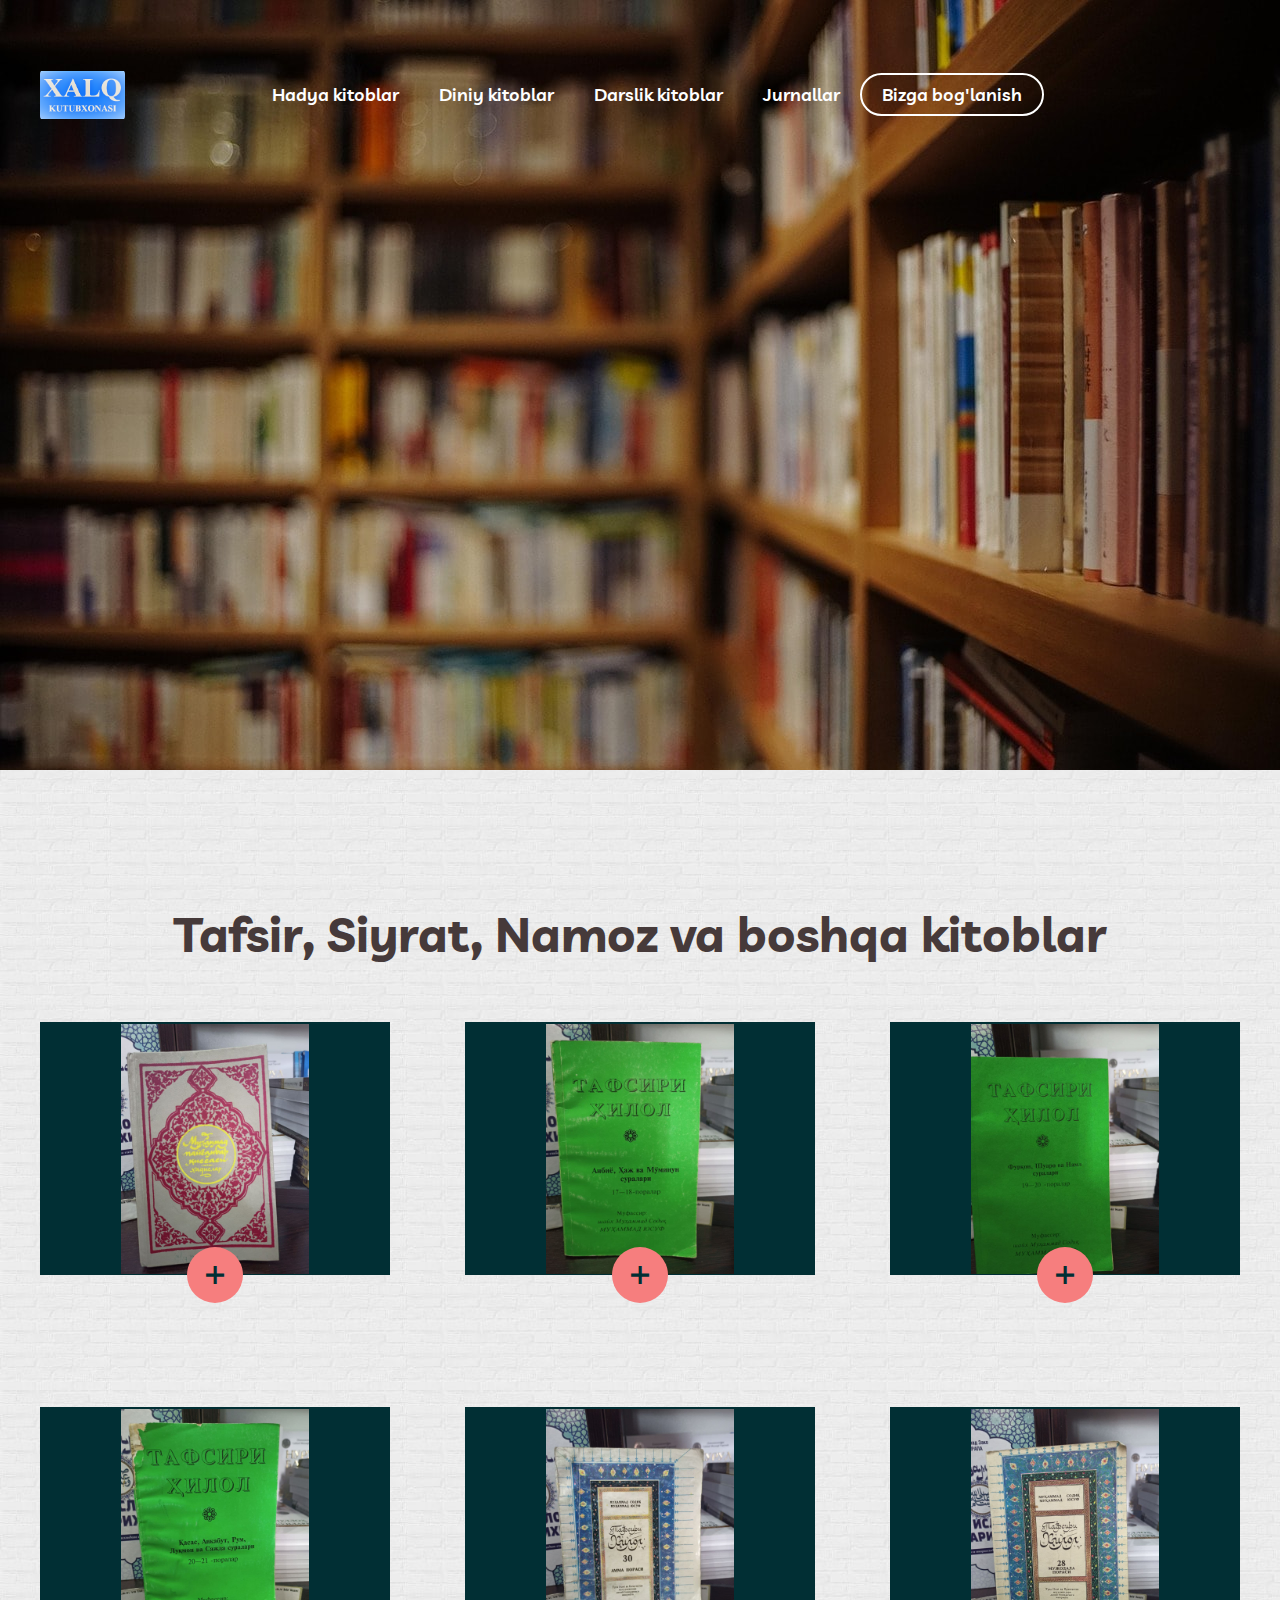
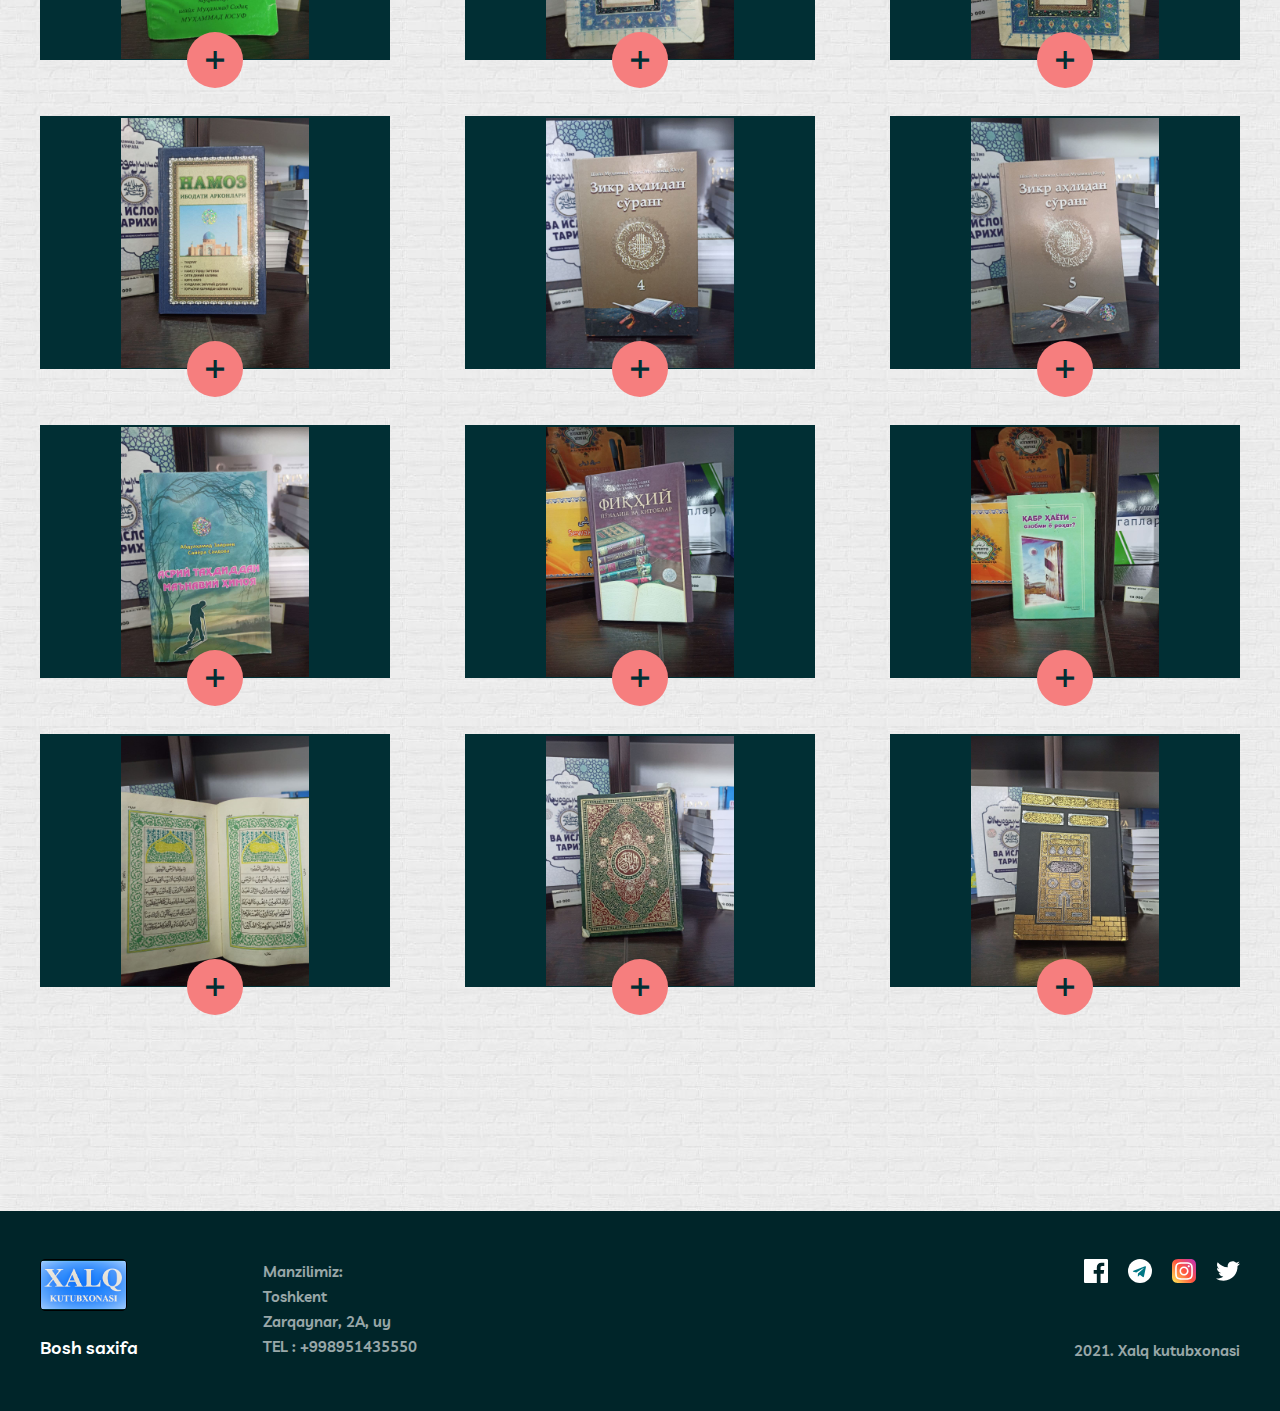
==== commit a9110735: "f3" ====
--- a/index1.html
+++ b/index1.html
@@ -498,6 +498,54 @@
                     <span class="section2_2__row__blocks__link-plus__img2" id="spanPlus2">|</span>
                 </a>
             </div>
+            <div class="section2_2__row__blocks blocks3">
+                <div class="section2_2__row__blocks__block">
+                    <div class="section2_2__row__blocks__block__left">
+                        <a href="#" class="section2_2__row__blocks__block__left__link1">
+                            <img src="./images/Tafsir/quron1.jpg" alt="">
+                        </a>
+                    </div>
+                    <div class="section2_2__row__blocks__block__right" id="blocks" data-item-order="12">
+                        <img src="/images/Tafsir/quron1.jpg" alt="">
+                    </div>
+                </div>
+                <a href="javascript: void(0)" class="section2_2__row__blocks__link-plus" id="plus" data-button-order="12">
+                    <span class="section2_2__row__blocks__link-plus__img1" id="spanPlus1">|</span>
+                    <span class="section2_2__row__blocks__link-plus__img2" id="spanPlus2">|</span>
+                </a>
+            </div>
+            <div class="section2_2__row__blocks blocks3">
+                <div class="section2_2__row__blocks__block">
+                    <div class="section2_2__row__blocks__block__left">
+                        <a href="#" class="section2_2__row__blocks__block__left__link1">
+                            <img src="./images/Tafsir/quron2.jpg" alt="">
+                        </a>
+                    </div>
+                    <div class="section2_2__row__blocks__block__right" id="blocks" data-item-order="13">
+                        <img src="/images/Tafsir/quron2_1.jpg" alt="">
+                    </div>
+                </div>
+                <a href="javascript: void(0)" class="section2_2__row__blocks__link-plus" id="plus" data-button-order="13">
+                    <span class="section2_2__row__blocks__link-plus__img1" id="spanPlus1">|</span>
+                    <span class="section2_2__row__blocks__link-plus__img2" id="spanPlus2">|</span>
+                </a>
+            </div>
+            <div class="section2_2__row__blocks blocks3">
+                <div class="section2_2__row__blocks__block">
+                    <div class="section2_2__row__blocks__block__left">
+                        <a href="#" class="section2_2__row__blocks__block__left__link1">
+                            <img src="./images/Tafsir/quron3.jpg" alt="">
+                        </a>
+                    </div>
+                    <div class="section2_2__row__blocks__block__right" id="blocks" data-item-order="14">
+                        <img src="/images/Tafsir/quron3_1.jpg" alt="">
+                    </div>
+                </div>
+                <a href="javascript: void(0)" class="section2_2__row__blocks__link-plus" id="plus" data-button-order="14">
+                    <span class="section2_2__row__blocks__link-plus__img1" id="spanPlus1">|</span>
+                    <span class="section2_2__row__blocks__link-plus__img2" id="spanPlus2">|</span>
+                </a>
+            </div>
 
         </div>
 
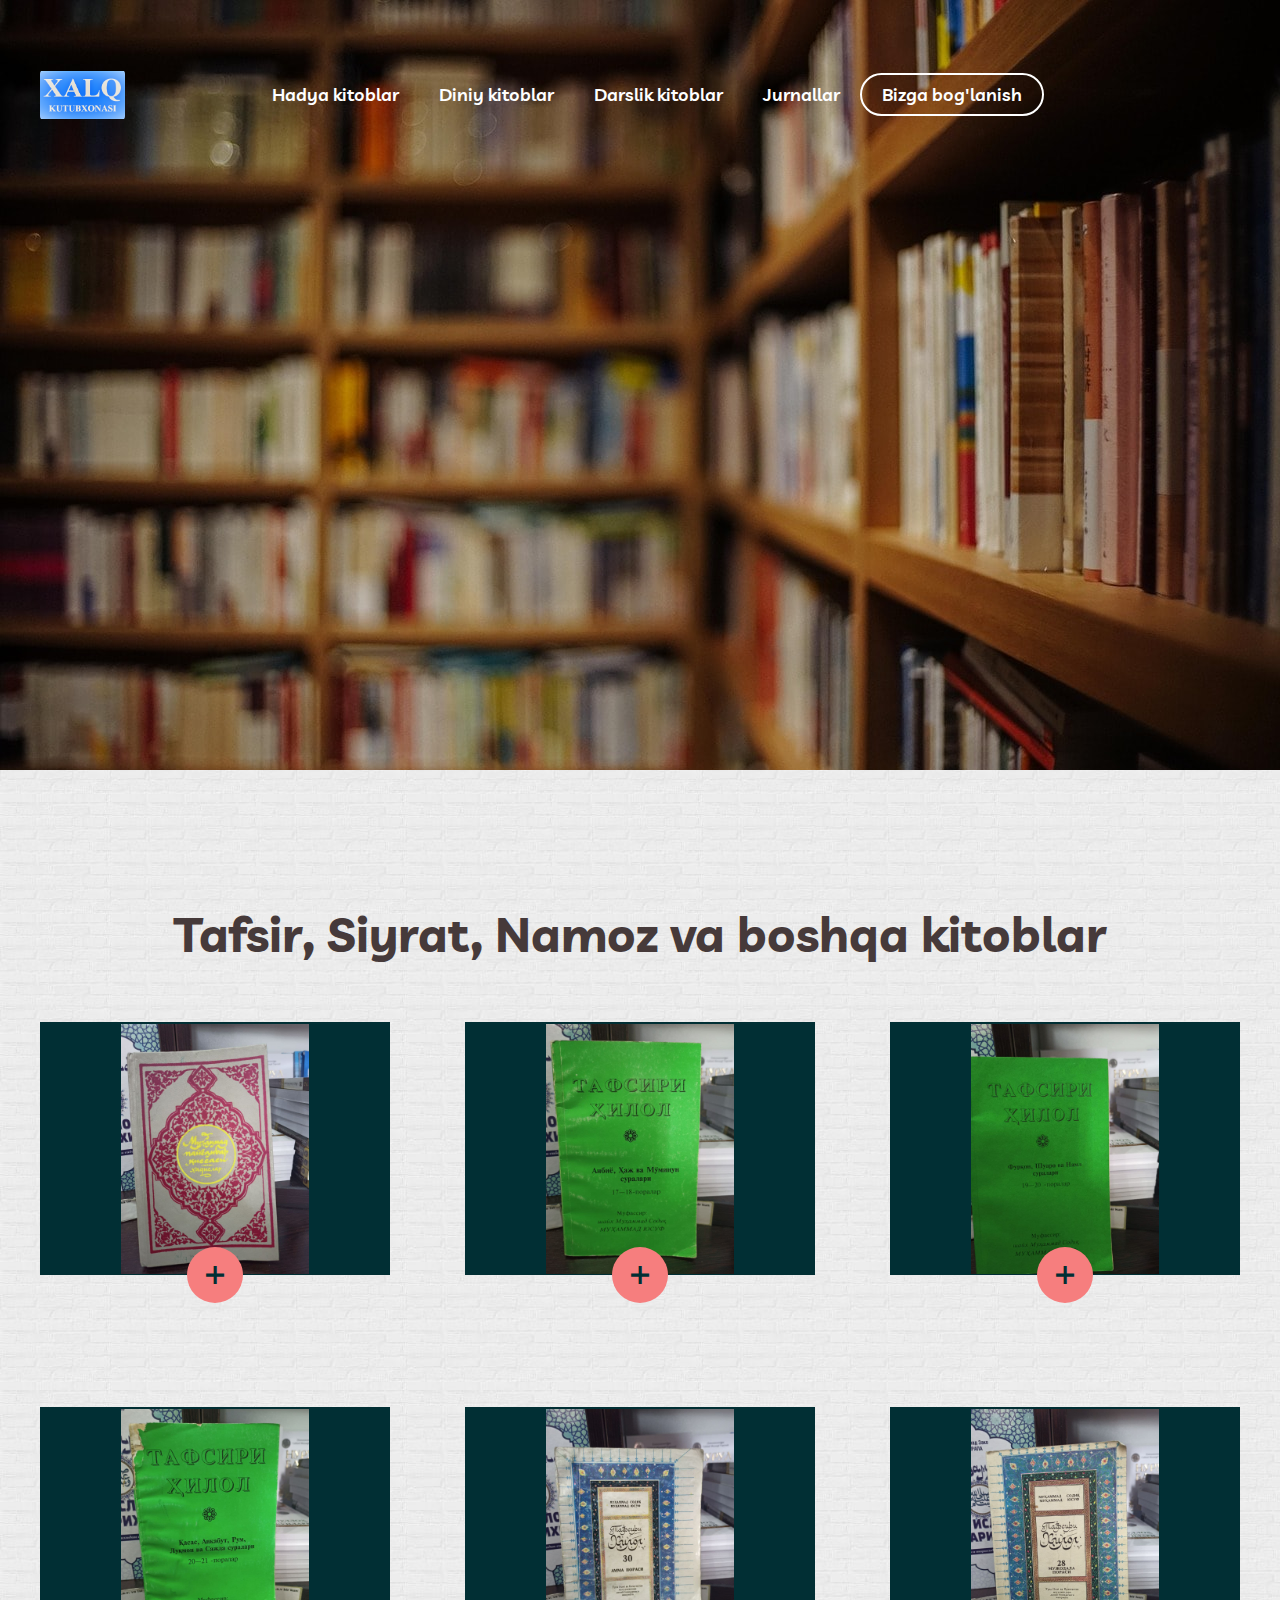
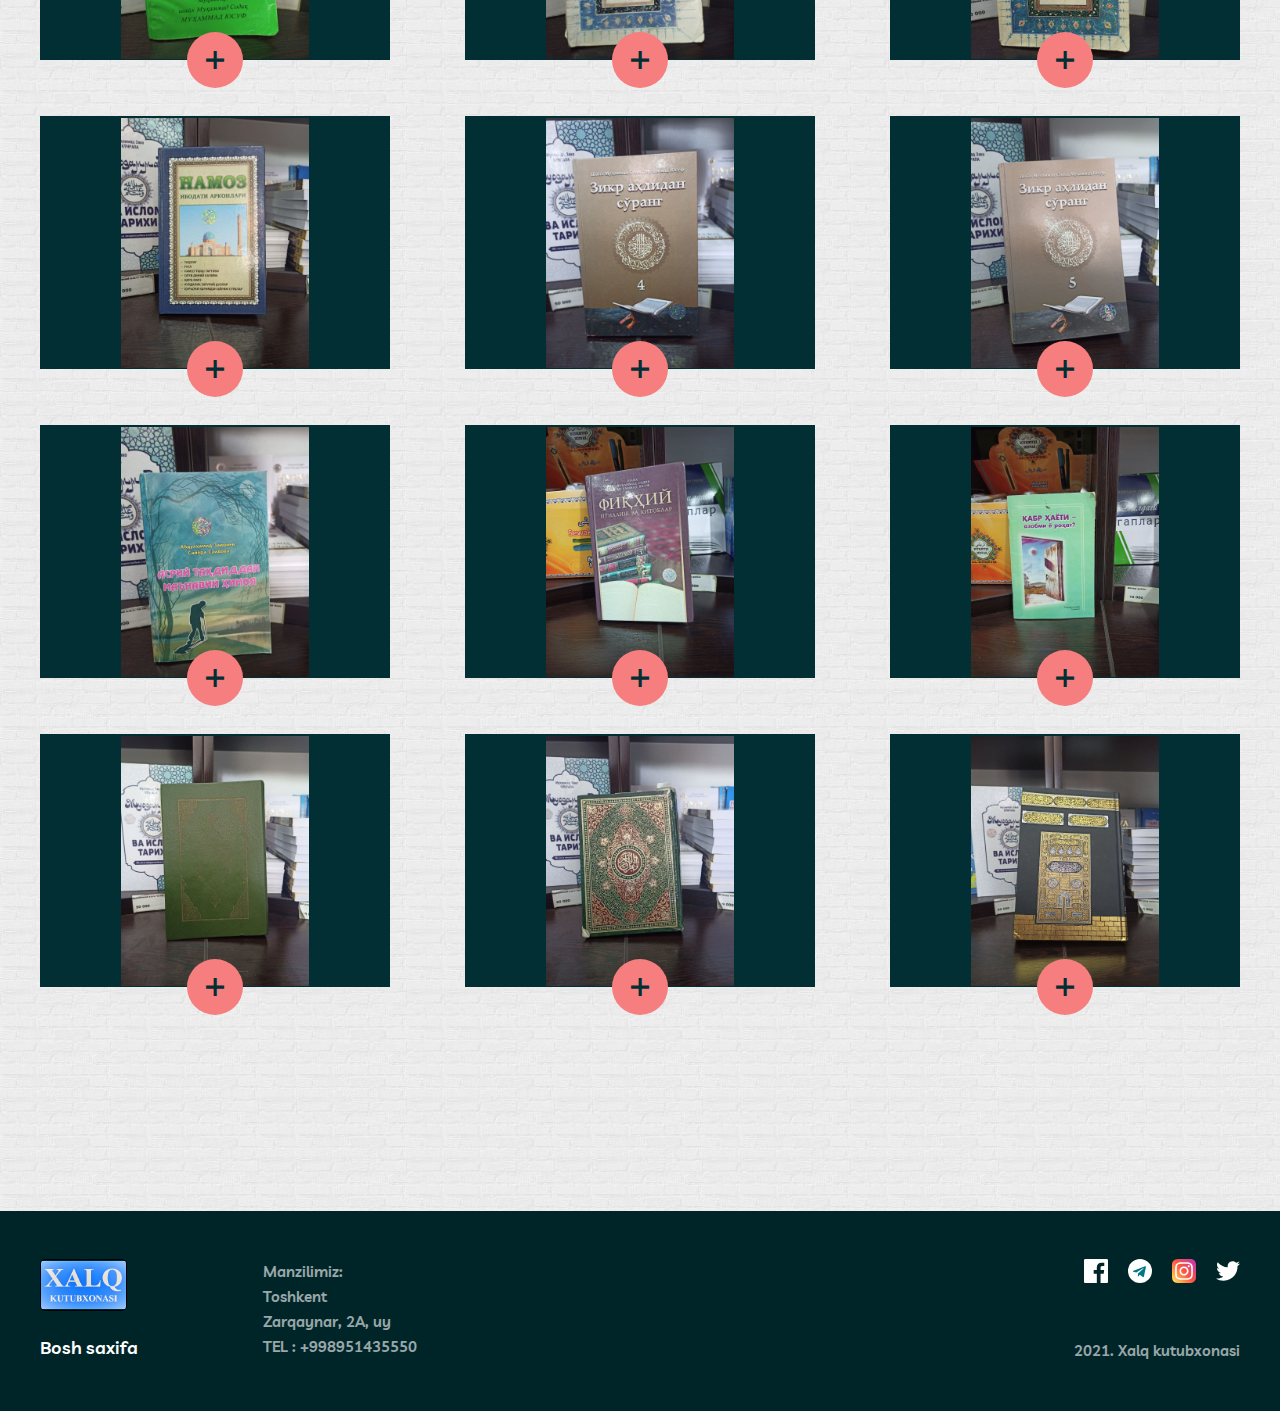
==== commit 1c53a819: "f4" ====
--- a/index1.html
+++ b/index1.html
@@ -502,7 +502,7 @@
                 <div class="section2_2__row__blocks__block">
                     <div class="section2_2__row__blocks__block__left">
                         <a href="#" class="section2_2__row__blocks__block__left__link1">
-                            <img src="./images/Tafsir/quron1.jpg" alt="">
+                            <img src="./images/Tafsir/quron.jpg" alt="">
                         </a>
                     </div>
                     <div class="section2_2__row__blocks__block__right" id="blocks" data-item-order="12">
